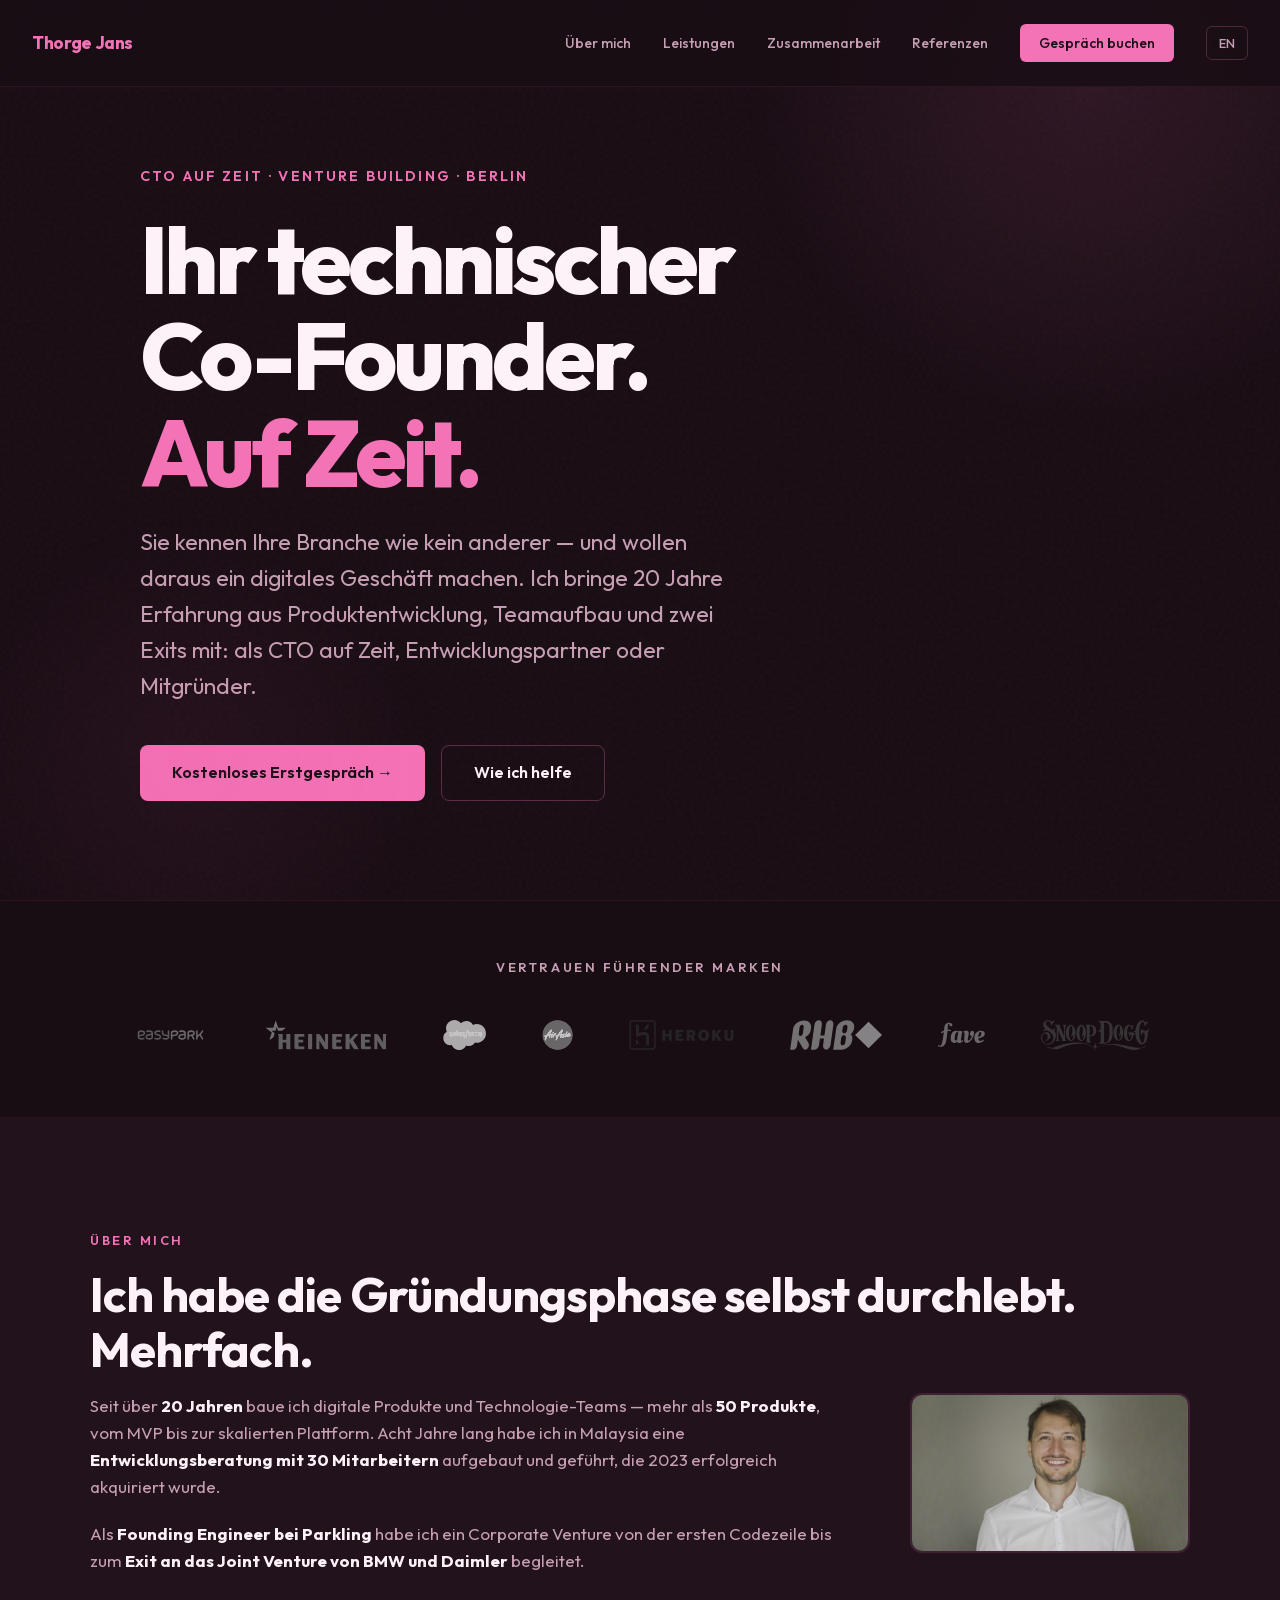
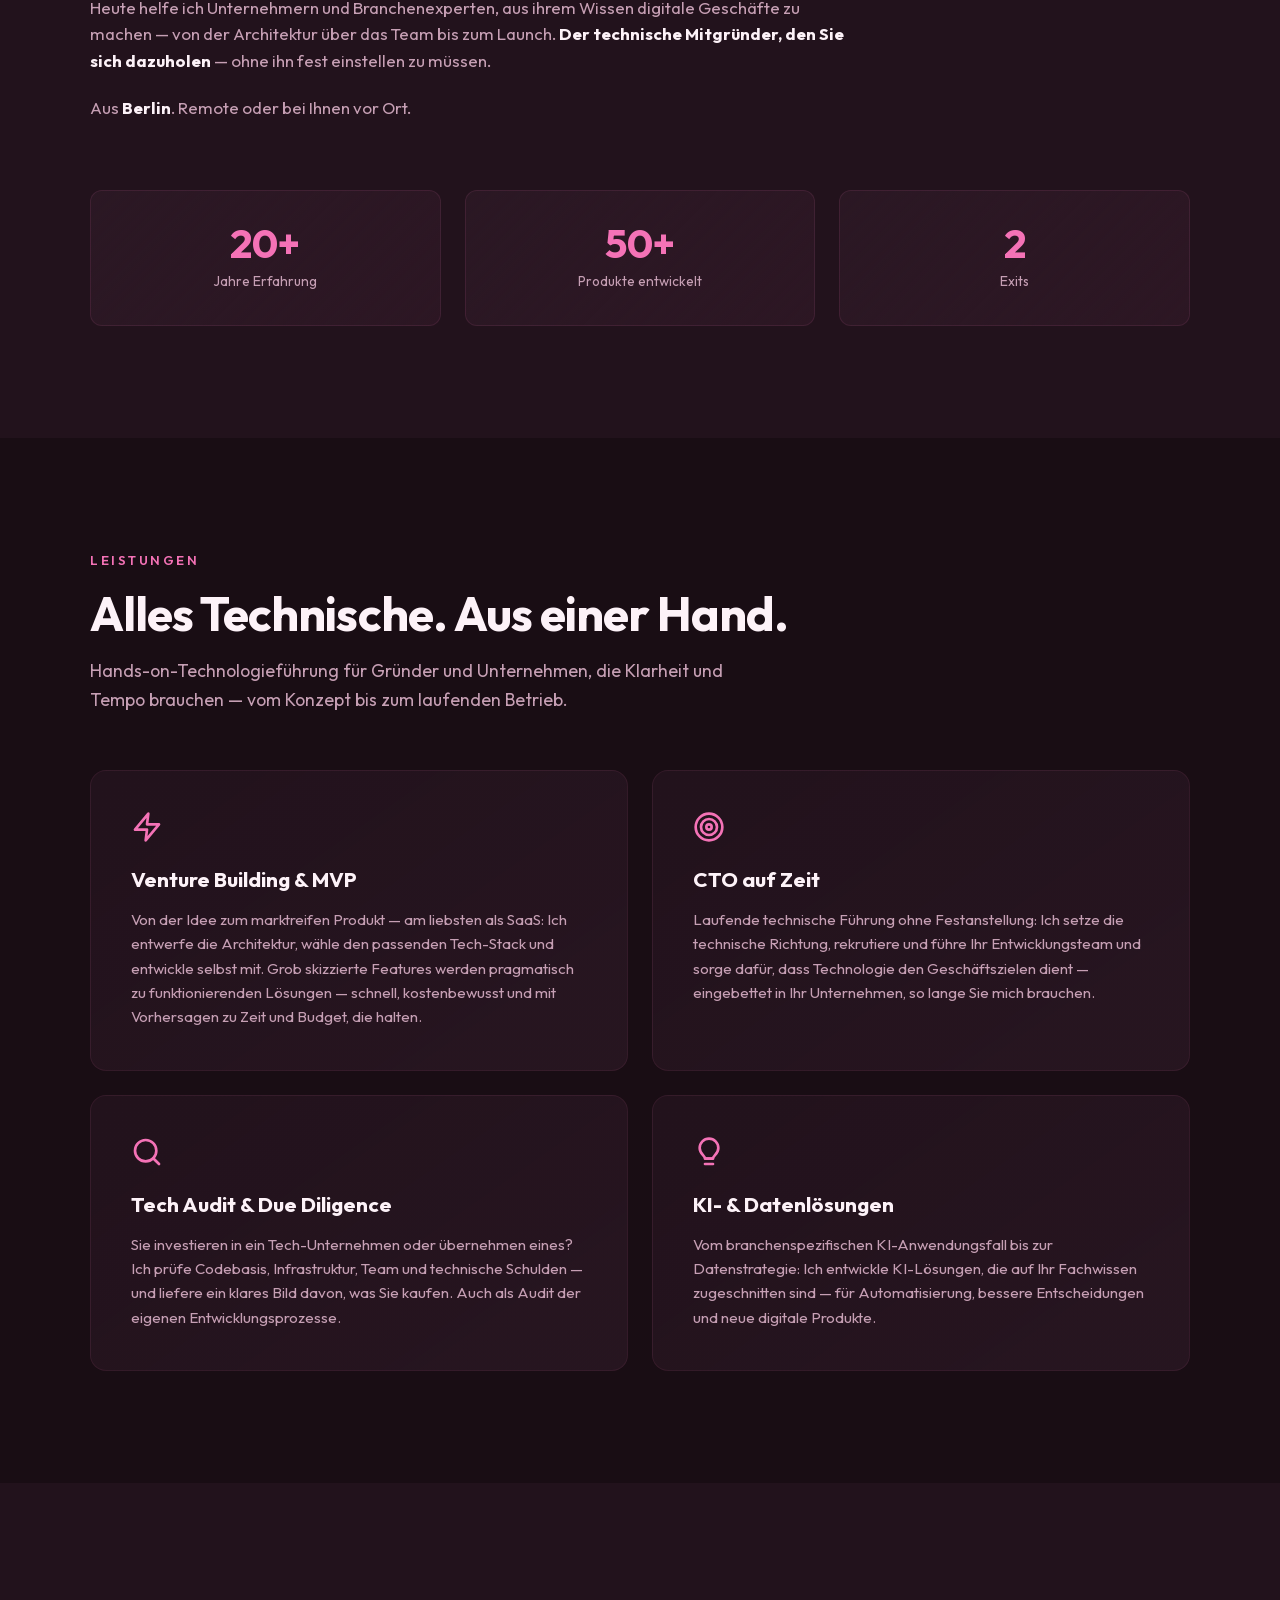
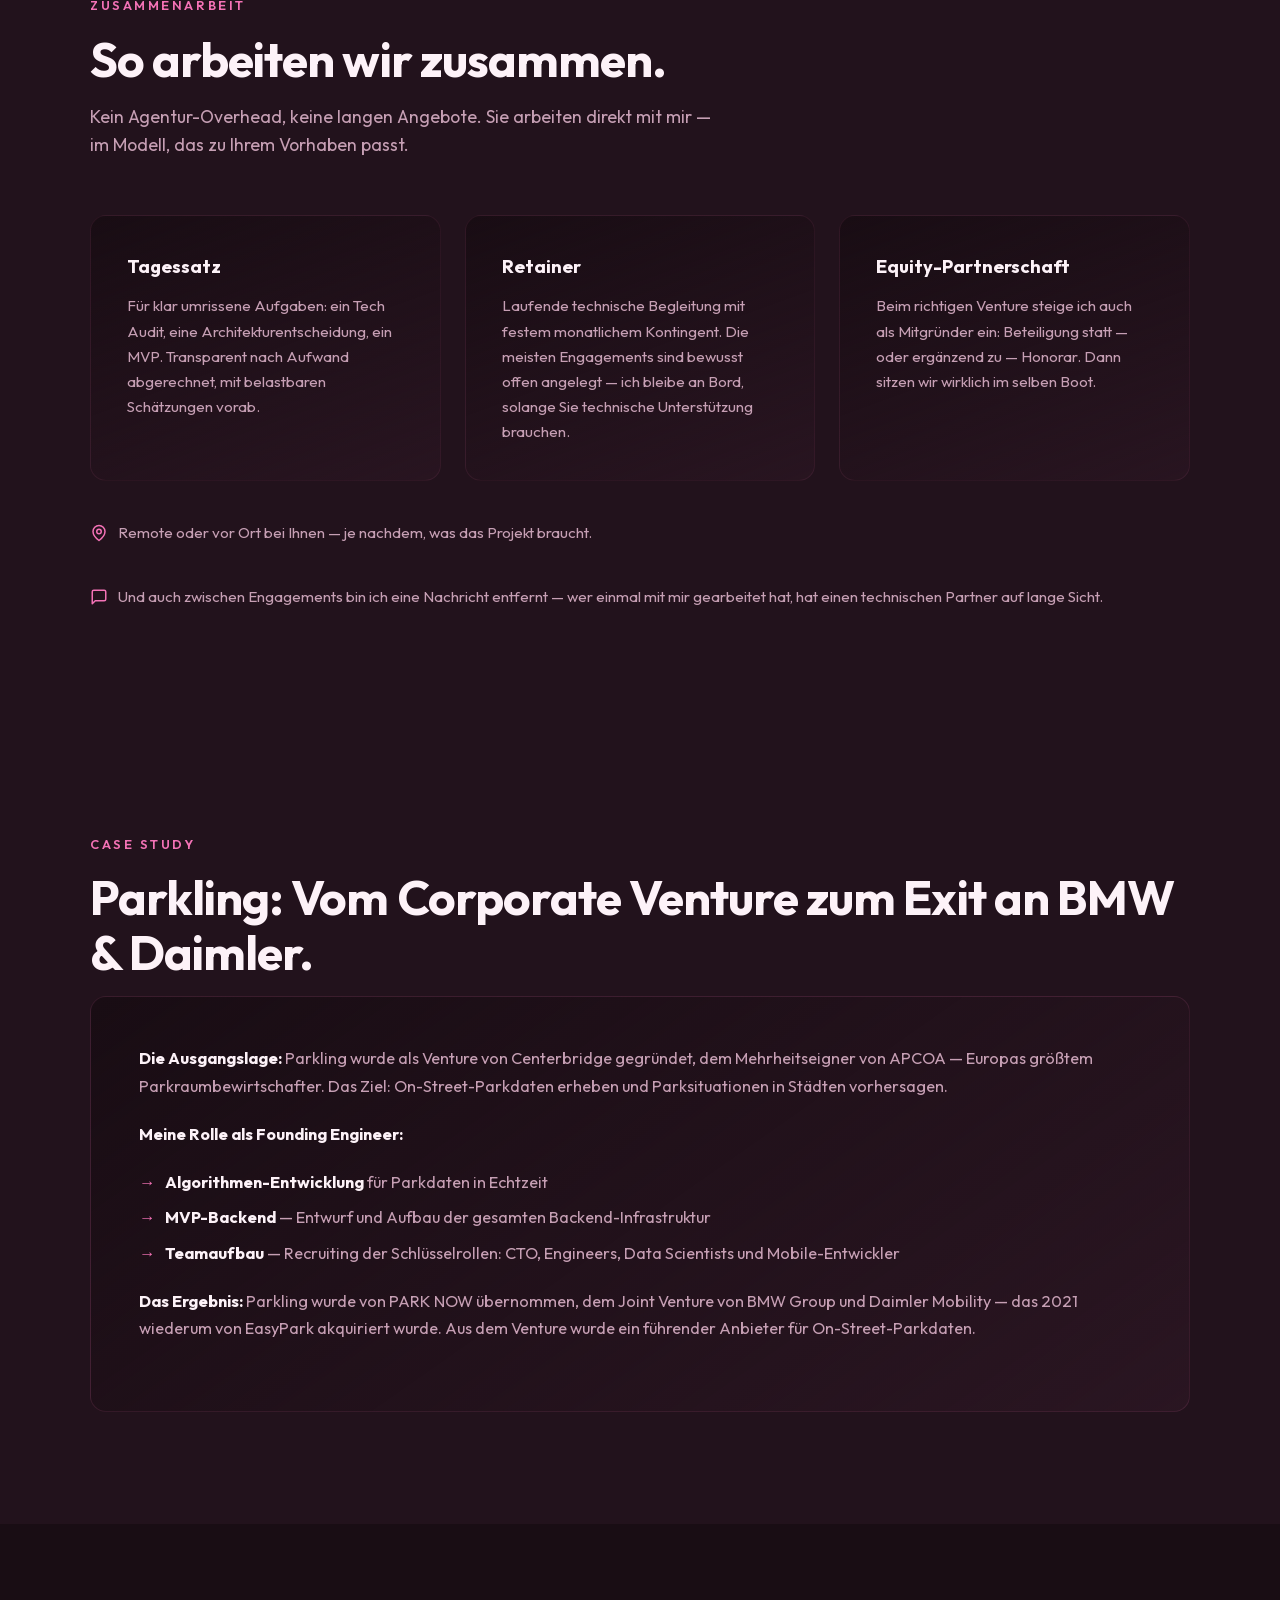
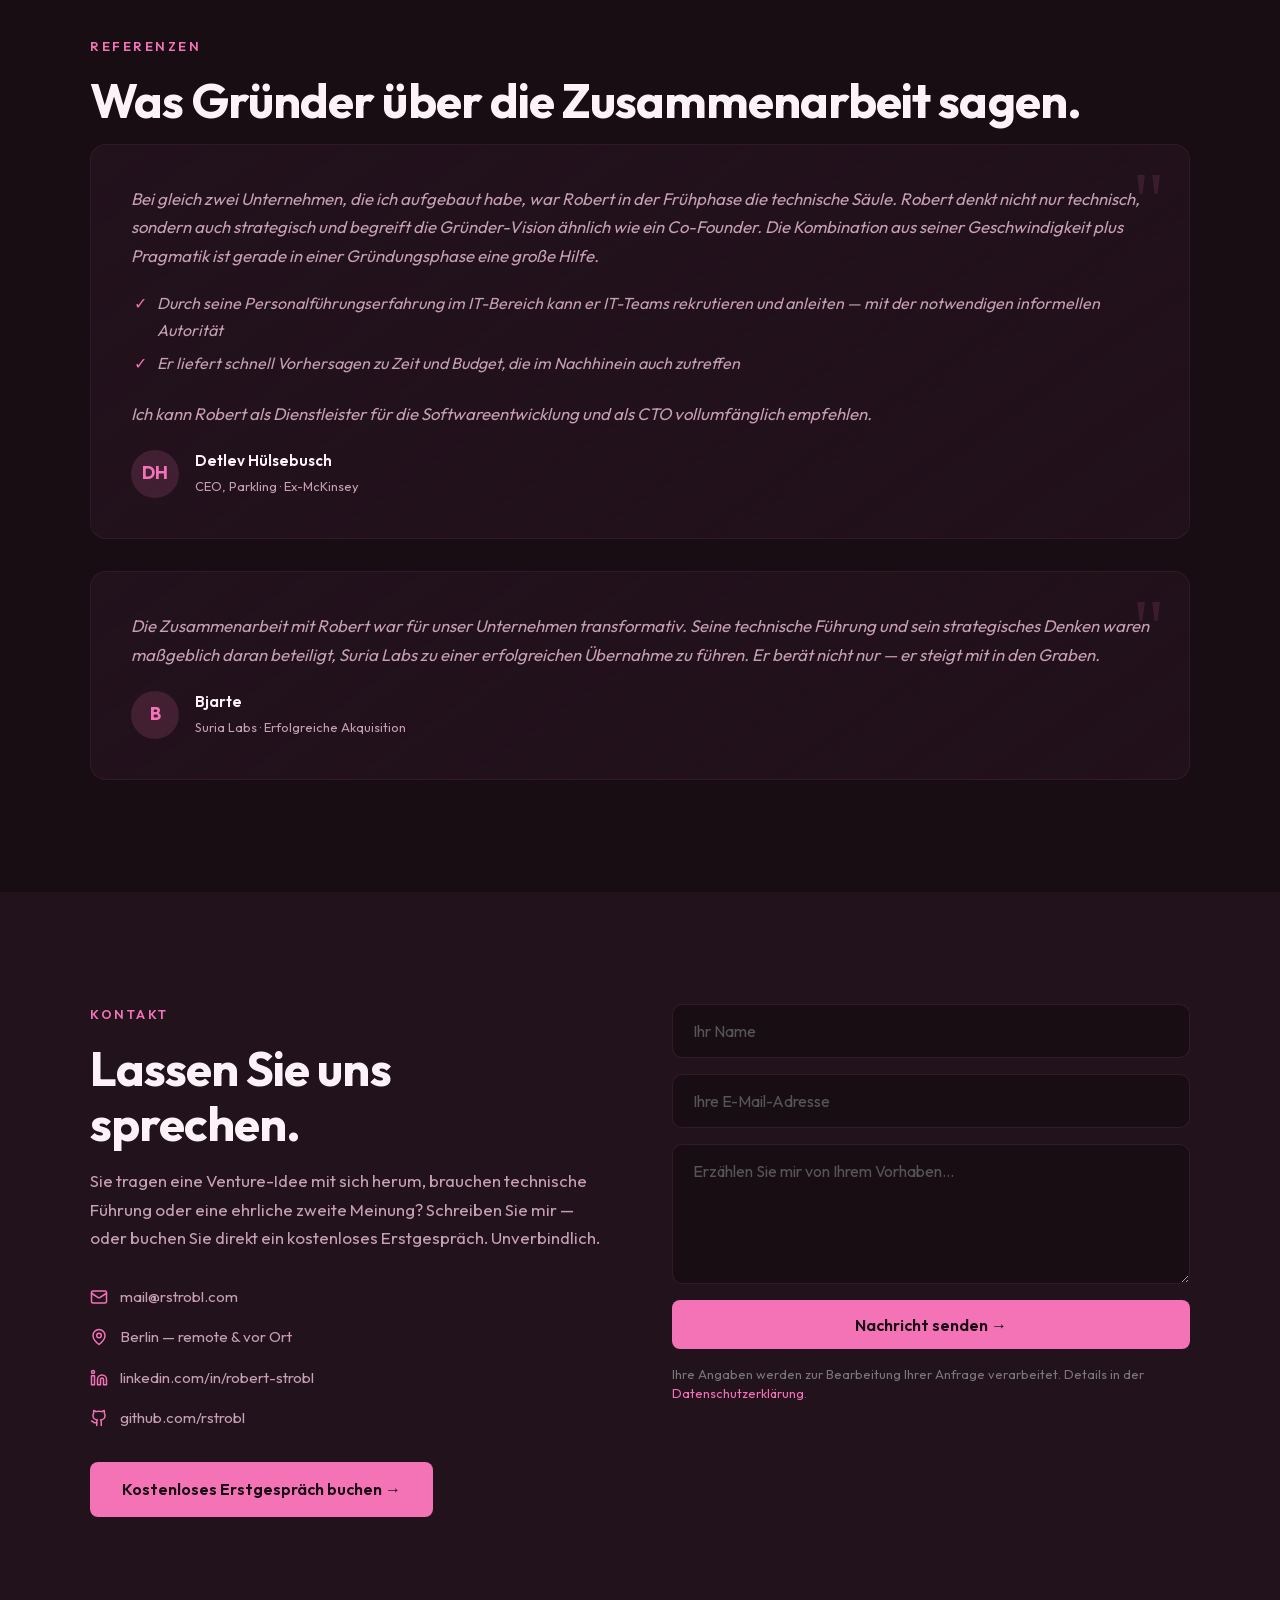
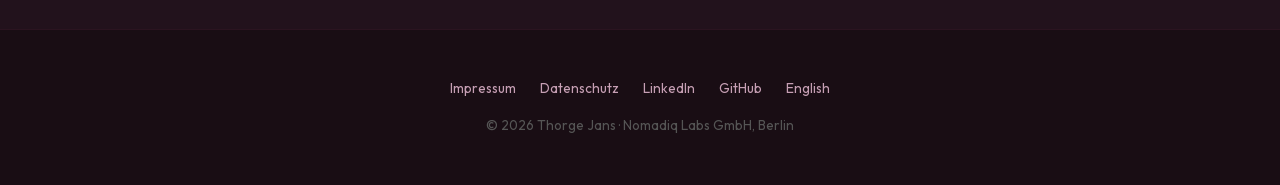
==== index.html @ f5968551 "Switch palette to pink, rebrand display name to Thorge Jans Co-Authored-By: Claude Fable 5 <noreply@" ====
<!DOCTYPE html>
<html lang="de">
<head>
<meta charset="UTF-8">
<meta name="viewport" content="width=device-width, initial-scale=1.0">
<title>Thorge Jans — CTO auf Zeit &amp; Venture Building | Berlin</title>
<meta name="description" content="Ihr technischer Co-Founder auf Zeit: MVP-Entwicklung, CTO-as-a-Service, Tech Due Diligence und KI-Lösungen. 20+ Jahre Erfahrung, 2 Exits. Berlin, remote und vor Ort.">
<meta name="author" content="Thorge Jans">
<link rel="canonical" href="https://rstrobl.com/">
<link rel="alternate" hreflang="de" href="https://rstrobl.com/">
<link rel="alternate" hreflang="en" href="https://rstrobl.com/en/">
<link rel="alternate" hreflang="x-default" href="https://rstrobl.com/">
<meta property="og:type" content="website">
<meta property="og:title" content="Thorge Jans — CTO auf Zeit & Venture Building">
<meta property="og:description" content="Ihr technischer Co-Founder auf Zeit: MVP-Entwicklung, CTO-as-a-Service, Tech Due Diligence und KI-Lösungen. 20+ Jahre Erfahrung, 2 Exits.">
<meta property="og:url" content="https://rstrobl.com/">
<meta property="og:site_name" content="Thorge Jans">
<meta property="og:locale" content="de_DE">
<meta property="og:image" content="https://rstrobl.com/robert-v2.jpg">
<meta name="twitter:card" content="summary">
<link rel="icon" type="image/svg+xml" href="favicon.svg">
<link rel="stylesheet" href="style.css">
<script type="application/ld+json">
{
  "@context": "https://schema.org",
  "@type": "Person",
  "name": "Thorge Jans",
  "jobTitle": "Fractional CTO",
  "description": "CTO auf Zeit und technischer Co-Founder für Venture Building, MVP-Entwicklung, Tech Due Diligence und KI-Lösungen.",
  "url": "https://rstrobl.com/",
  "image": "https://rstrobl.com/robert-v2.jpg",
  "email": "mailto:mail@rstrobl.com",
  "address": {"@type": "PostalAddress", "addressLocality": "Berlin", "addressCountry": "DE"},
  "sameAs": ["https://www.linkedin.com/in/robert-strobl/", "https://github.com/rstrobl"],
  "worksFor": {"@type": "Organization", "name": "Nomadiq Labs GmbH"}
}
</script>
</head>
<body>

<nav>
  <div class="nav-name"><a href="#">Thorge Jans</a></div>
  <div class="nav-links" id="navLinks">
    <a href="#about">Über mich</a>
    <a href="#services">Leistungen</a>
    <a href="#engage">Zusammenarbeit</a>
    <a href="#testimonials">Referenzen</a>
    <a href="#contact" class="nav-cta">Gespräch buchen</a>
    <a href="en/" class="nav-lang" lang="en" hreflang="en">EN</a>
  </div>
  <div class="hamburger" id="hamburger" onclick="this.classList.toggle('open');document.getElementById('navLinks').classList.toggle('open')">
    <span></span><span></span><span></span>
  </div>
</nav>

<section class="hero">
  <div class="hero-inner">
    <div class="hero-label">CTO auf Zeit · Venture Building · Berlin</div>
    <h1>Ihr technischer<br>Co-Founder.<br><span>Auf Zeit.</span></h1>
    <p>Sie kennen Ihre Branche wie kein anderer — und wollen daraus ein digitales Geschäft machen. Ich bringe 20&nbsp;Jahre Erfahrung aus Produktentwicklung, Teamaufbau und zwei Exits mit: als CTO auf Zeit, Entwicklungspartner oder Mitgründer.</p>
    <div class="hero-btns">
      <a href="https://calendly.com/robertstrobl/30mins" target="_blank" rel="noopener" class="btn btn-primary">Kostenloses Erstgespräch →</a>
      <a href="#services" class="btn btn-outline">Wie ich helfe</a>
    </div>
  </div>
</section>

<div class="logos">
  <div class="logos-title">Vertrauen führender Marken</div>
  <div class="logos-row">
    <img src="brands/easypark.svg" alt="EasyPark" class="logo-tall" loading="lazy">
    <img src="brands/heineken.svg" alt="Heineken" loading="lazy">
    <img src="brands/salesforce.svg" alt="Salesforce" loading="lazy">
    <img src="brands/airasia.svg" alt="AirAsia" loading="lazy">
    <img src="brands/heroku.svg" alt="Heroku" loading="lazy">
    <img src="brands/rhb.svg" alt="RHB" loading="lazy">
    <img src="brands/fave.svg" alt="Fave" loading="lazy">
    <img src="brands/snoopdogg.svg" alt="Snoop Dogg" loading="lazy">
  </div>
</div>

<section class="about" id="about">
  <div class="container">
    <div class="section-label">Über mich</div>
    <div class="section-title">Ich habe die Gründungsphase selbst durchlebt. Mehrfach.</div>
    <div class="about-grid">
      <div class="about-text">
        <p>Seit über <strong>20 Jahren</strong> baue ich digitale Produkte und Technologie-Teams — mehr als <strong>50 Produkte</strong>, vom MVP bis zur skalierten Plattform. Acht Jahre lang habe ich in Malaysia eine <strong>Entwicklungsberatung mit 30 Mitarbeitern</strong> aufgebaut und geführt, die 2023 erfolgreich akquiriert wurde.</p>
        <p>Als <strong>Founding Engineer bei Parkling</strong> habe ich ein Corporate Venture von der ersten Codezeile bis zum <strong>Exit an das Joint Venture von BMW und Daimler</strong> begleitet.</p>
        <p>Heute helfe ich Unternehmern und Branchenexperten, aus ihrem Wissen digitale Geschäfte zu machen — von der Architektur über das Team bis zum Launch. <strong>Der technische Mitgründer, den Sie sich dazuholen</strong> — ohne ihn fest einstellen zu müssen.</p>
        <p>Aus <strong>Berlin</strong>. Remote oder bei Ihnen vor Ort.</p>
      </div>
      <img src="robert-v2.jpg" alt="Thorge Jans" class="about-photo" loading="lazy">
    </div>
    <div class="about-stats-row">
      <div class="stats">
        <div class="stat reveal"><div class="stat-num">20+</div><div class="stat-label">Jahre Erfahrung</div></div>
        <div class="stat reveal"><div class="stat-num">50+</div><div class="stat-label">Produkte entwickelt</div></div>
        <div class="stat reveal"><div class="stat-num">2</div><div class="stat-label">Exits</div></div>
      </div>
    </div>
  </div>
</section>

<section id="services">
  <div class="container">
    <div class="section-label">Leistungen</div>
    <div class="section-title">Alles Technische. Aus einer Hand.</div>
    <div class="section-sub">Hands-on-Technologieführung für Gründer und Unternehmen, die Klarheit und Tempo brauchen — vom Konzept bis zum laufenden Betrieb.</div>
    <div class="services-grid">
      <div class="service-card reveal">
        <div class="service-icon"><svg xmlns="http://www.w3.org/2000/svg" width="32" height="32" viewBox="0 0 24 24" fill="none" stroke="currentColor" stroke-width="2" stroke-linecap="round" stroke-linejoin="round"><polygon points="13 2 3 14 12 14 11 22 21 10 12 10 13 2"/></svg></div>
        <h3>Venture Building &amp; MVP</h3>
        <p>Von der Idee zum marktreifen Produkt — am liebsten als SaaS: Ich entwerfe die Architektur, wähle den passenden Tech-Stack und entwickle selbst mit. Grob skizzierte Features werden pragmatisch zu funktionierenden Lösungen — schnell, kostenbewusst und mit Vorhersagen zu Zeit und Budget, die halten.</p>
      </div>
      <div class="service-card reveal">
        <div class="service-icon"><svg xmlns="http://www.w3.org/2000/svg" width="32" height="32" viewBox="0 0 24 24" fill="none" stroke="currentColor" stroke-width="2" stroke-linecap="round" stroke-linejoin="round"><circle cx="12" cy="12" r="10"/><circle cx="12" cy="12" r="6"/><circle cx="12" cy="12" r="2"/></svg></div>
        <h3>CTO auf Zeit</h3>
        <p>Laufende technische Führung ohne Festanstellung: Ich setze die technische Richtung, rekrutiere und führe Ihr Entwicklungsteam und sorge dafür, dass Technologie den Geschäftszielen dient — eingebettet in Ihr Unternehmen, so lange Sie mich brauchen.</p>
      </div>
      <div class="service-card reveal">
        <div class="service-icon"><svg xmlns="http://www.w3.org/2000/svg" width="32" height="32" viewBox="0 0 24 24" fill="none" stroke="currentColor" stroke-width="2" stroke-linecap="round" stroke-linejoin="round"><circle cx="11" cy="11" r="8"/><line x1="21" y1="21" x2="16.65" y2="16.65"/></svg></div>
        <h3>Tech Audit &amp; Due Diligence</h3>
        <p>Sie investieren in ein Tech-Unternehmen oder übernehmen eines? Ich prüfe Codebasis, Infrastruktur, Team und technische Schulden — und liefere ein klares Bild davon, was Sie kaufen. Auch als Audit der eigenen Entwicklungsprozesse.</p>
      </div>
      <div class="service-card reveal">
        <div class="service-icon"><svg xmlns="http://www.w3.org/2000/svg" width="32" height="32" viewBox="0 0 24 24" fill="none" stroke="currentColor" stroke-width="2" stroke-linecap="round" stroke-linejoin="round"><path d="M12 2a7 7 0 0 1 7 7c0 2.4-1.2 4-2.5 5.4-.9 1-1.5 1.7-1.5 2.6h-6c0-.9-.6-1.6-1.5-2.6C6.2 13 5 11.4 5 9a7 7 0 0 1 7-7Z"/><path d="M9 21h6"/><path d="M10 17h4"/></svg></div>
        <h3>KI- &amp; Datenlösungen</h3>
        <p>Vom branchenspezifischen KI-Anwendungsfall bis zur Datenstrategie: Ich entwickle KI-Lösungen, die auf Ihr Fachwissen zugeschnitten sind — für Automatisierung, bessere Entscheidungen und neue digitale Produkte.</p>
      </div>
    </div>
  </div>
</section>

<section class="engage" id="engage">
  <div class="container">
    <div class="section-label">Zusammenarbeit</div>
    <div class="section-title">So arbeiten wir zusammen.</div>
    <div class="section-sub">Kein Agentur-Overhead, keine langen Angebote. Sie arbeiten direkt mit mir — im Modell, das zu Ihrem Vorhaben passt.</div>
    <div class="engage-grid">
      <div class="engage-card reveal">
        <h3>Tagessatz</h3>
        <p>Für klar umrissene Aufgaben: ein Tech Audit, eine Architekturentscheidung, ein MVP. Transparent nach Aufwand abgerechnet, mit belastbaren Schätzungen vorab.</p>
      </div>
      <div class="engage-card reveal">
        <h3>Retainer</h3>
        <p>Laufende technische Begleitung mit festem monatlichem Kontingent. Die meisten Engagements sind bewusst offen angelegt — ich bleibe an Bord, solange Sie technische Unterstützung brauchen.</p>
      </div>
      <div class="engage-card reveal">
        <h3>Equity-Partnerschaft</h3>
        <p>Beim richtigen Venture steige ich auch als Mitgründer ein: Beteiligung statt — oder ergänzend zu — Honorar. Dann sitzen wir wirklich im selben Boot.</p>
      </div>
    </div>
    <div class="engage-note">
      <svg xmlns="http://www.w3.org/2000/svg" width="18" height="18" viewBox="0 0 24 24" fill="none" stroke="currentColor" stroke-width="2" stroke-linecap="round" stroke-linejoin="round"><path d="M20 10c0 6-8 12-8 12s-8-6-8-12a8 8 0 0 1 16 0Z"/><circle cx="12" cy="10" r="3"/></svg>
      Remote oder vor Ort bei Ihnen — je nachdem, was das Projekt braucht.
    </div>
    <div class="engage-note">
      <svg xmlns="http://www.w3.org/2000/svg" width="18" height="18" viewBox="0 0 24 24" fill="none" stroke="currentColor" stroke-width="2" stroke-linecap="round" stroke-linejoin="round"><path d="M21 15a2 2 0 0 1-2 2H7l-4 4V5a2 2 0 0 1 2-2h14a2 2 0 0 1 2 2z"/></svg>
      Und auch zwischen Engagements bin ich eine Nachricht entfernt — wer einmal mit mir gearbeitet hat, hat einen technischen Partner auf lange Sicht.
    </div>
  </div>
</section>

<section class="casestudy" id="casestudy">
  <div class="container">
    <div class="section-label">Case Study</div>
    <div class="section-title">Parkling: Vom Corporate Venture zum Exit an BMW &amp; Daimler.</div>
    <div class="case-box reveal">
      <p><strong>Die Ausgangslage:</strong> Parkling wurde als Venture von Centerbridge gegründet, dem Mehrheitseigner von APCOA — Europas größtem Parkraumbewirtschafter. Das Ziel: On-Street-Parkdaten erheben und Parksituationen in Städten vorhersagen.</p>
      <p><strong>Meine Rolle als Founding Engineer:</strong></p>
      <ul>
        <li><strong>Algorithmen-Entwicklung</strong> für Parkdaten in Echtzeit</li>
        <li><strong>MVP-Backend</strong> — Entwurf und Aufbau der gesamten Backend-Infrastruktur</li>
        <li><strong>Teamaufbau</strong> — Recruiting der Schlüsselrollen: CTO, Engineers, Data Scientists und Mobile-Entwickler</li>
      </ul>
      <p><strong>Das Ergebnis:</strong> Parkling wurde von PARK NOW übernommen, dem Joint Venture von BMW Group und Daimler Mobility — das 2021 wiederum von EasyPark akquiriert wurde. Aus dem Venture wurde ein führender Anbieter für On-Street-Parkdaten.</p>
    </div>
  </div>
</section>

<section id="testimonials">
  <div class="container">
    <div class="section-label">Referenzen</div>
    <div class="section-title">Was Gründer über die Zusammenarbeit sagen.</div>
    <div class="testimonials-grid">
      <div class="testimonial reveal">
        <p>Bei gleich zwei Unternehmen, die ich aufgebaut habe, war Robert in der Frühphase die technische Säule. Robert denkt nicht nur technisch, sondern auch strategisch und begreift die Gründer-Vision ähnlich wie ein Co-Founder. Die Kombination aus seiner Geschwindigkeit plus Pragmatik ist gerade in einer Gründungsphase eine große Hilfe.</p>
        <ul>
          <li>Durch seine Personalführungserfahrung im IT-Bereich kann er IT-Teams rekrutieren und anleiten — mit der notwendigen informellen Autorität</li>
          <li>Er liefert schnell Vorhersagen zu Zeit und Budget, die im Nachhinein auch zutreffen</li>
        </ul>
        <p>Ich kann Robert als Dienstleister für die Softwareentwicklung und als CTO vollumfänglich empfehlen.</p>
        <div class="testimonial-author">
          <div class="author-avatar">DH</div>
          <div class="author-info">
            <h4>Detlev Hülsebusch</h4>
            <span>CEO, Parkling · Ex-McKinsey</span>
          </div>
        </div>
      </div>
      <div class="testimonial reveal">
        <p>Die Zusammenarbeit mit Robert war für unser Unternehmen transformativ. Seine technische Führung und sein strategisches Denken waren maßgeblich daran beteiligt, Suria Labs zu einer erfolgreichen Übernahme zu führen. Er berät nicht nur — er steigt mit in den Graben.</p>
        <div class="testimonial-author">
          <div class="author-avatar">B</div>
          <div class="author-info">
            <h4>Bjarte</h4>
            <span>Suria Labs · Erfolgreiche Akquisition</span>
          </div>
        </div>
      </div>
    </div>
  </div>
</section>

<section class="contact" id="contact">
  <div class="container">
    <div class="contact-grid">
      <div class="contact-info">
        <div class="section-label">Kontakt</div>
        <div class="section-title">Lassen Sie uns sprechen.</div>
        <p>Sie tragen eine Venture-Idee mit sich herum, brauchen technische Führung oder eine ehrliche zweite Meinung? Schreiben Sie mir — oder buchen Sie direkt ein kostenloses Erstgespräch. Unverbindlich.</p>
        <div class="contact-detail"><span class="contact-icon"><svg xmlns="http://www.w3.org/2000/svg" width="18" height="18" viewBox="0 0 24 24" fill="none" stroke="currentColor" stroke-width="2" stroke-linecap="round" stroke-linejoin="round"><rect width="20" height="16" x="2" y="4" rx="2"/><path d="m22 7-8.97 5.7a1.94 1.94 0 0 1-2.06 0L2 7"/></svg></span> <a href="mailto:mail@rstrobl.com">mail@rstrobl.com</a></div>
        <div class="contact-detail"><span class="contact-icon"><svg xmlns="http://www.w3.org/2000/svg" width="18" height="18" viewBox="0 0 24 24" fill="none" stroke="currentColor" stroke-width="2" stroke-linecap="round" stroke-linejoin="round"><path d="M20 10c0 6-8 12-8 12s-8-6-8-12a8 8 0 0 1 16 0Z"/><circle cx="12" cy="10" r="3"/></svg></span> Berlin — remote &amp; vor Ort</div>
        <div class="contact-detail"><span class="contact-icon"><svg xmlns="http://www.w3.org/2000/svg" width="18" height="18" viewBox="0 0 24 24" fill="none" stroke="currentColor" stroke-width="2" stroke-linecap="round" stroke-linejoin="round"><path d="M16 8a6 6 0 0 1 6 6v7h-4v-7a2 2 0 0 0-2-2 2 2 0 0 0-2 2v7h-4v-7a6 6 0 0 1 6-6z"/><rect width="4" height="12" x="2" y="9"/><circle cx="4" cy="4" r="2"/></svg></span> <a href="https://www.linkedin.com/in/robert-strobl/" target="_blank" rel="noopener">linkedin.com/in/robert-strobl</a></div>
        <div class="contact-detail"><span class="contact-icon"><svg xmlns="http://www.w3.org/2000/svg" width="18" height="18" viewBox="0 0 24 24" fill="none" stroke="currentColor" stroke-width="2" stroke-linecap="round" stroke-linejoin="round"><path d="M15 22v-4a4.8 4.8 0 0 0-1-3.5c3 0 6-2 6-5.5.08-1.25-.27-2.48-1-3.5.28-1.15.28-2.35 0-3.5 0 0-1 0-3 1.5-2.64-.5-5.36-.5-8 0C6 2 5 2 5 2c-.3 1.15-.3 2.35 0 3.5A5.403 5.403 0 0 0 4 9c0 3.5 3 5.5 6 5.5-.39.49-.68 1.05-.85 1.65-.17.6-.22 1.23-.15 1.85v4"/><path d="M9 18c-4.51 2-5-2-7-2"/></svg></span> <a href="https://github.com/rstrobl" target="_blank" rel="noopener">github.com/rstrobl</a></div>
        <div class="contact-calendly">
          <a href="https://calendly.com/robertstrobl/30mins" target="_blank" rel="noopener" class="btn btn-primary">Kostenloses Erstgespräch buchen →</a>
        </div>
      </div>
      <form action="https://formspree.io/f/mldeplgr" method="POST">
        <input type="text" name="name" placeholder="Ihr Name" required>
        <input type="email" name="email" placeholder="Ihre E-Mail-Adresse" required>
        <textarea name="message" placeholder="Erzählen Sie mir von Ihrem Vorhaben..." required></textarea>
        <button type="submit" class="btn btn-primary btn-submit">Nachricht senden →</button>
        <p class="form-privacy">Ihre Angaben werden zur Bearbeitung Ihrer Anfrage verarbeitet. Details in der <a href="datenschutz/">Datenschutzerklärung</a>.</p>
      </form>
    </div>
  </div>
</section>

<footer>
  <div class="footer-links">
    <a href="impressum/">Impressum</a>
    <a href="datenschutz/">Datenschutz</a>
    <a href="https://www.linkedin.com/in/robert-strobl/" target="_blank" rel="noopener">LinkedIn</a>
    <a href="https://github.com/rstrobl" target="_blank" rel="noopener">GitHub</a>
    <a href="en/" hreflang="en">English</a>
  </div>
  <p>© 2026 Thorge Jans · Nomadiq Labs GmbH, Berlin</p>
</footer>

<script>
window.addEventListener('scroll',()=>{document.querySelector('nav').classList.toggle('scrolled',window.scrollY>50)});
document.querySelectorAll('.nav-links a').forEach(a=>a.addEventListener('click',()=>{document.getElementById('navLinks').classList.remove('open');document.getElementById('hamburger').classList.remove('open')}));
const obs=new IntersectionObserver((entries)=>{entries.forEach(e=>{if(e.isIntersecting){e.target.classList.add('visible');obs.unobserve(e.target)}})},{threshold:.15});
document.querySelectorAll('.reveal').forEach(el=>obs.observe(el));
</script>
</body>
</html>
---- style.css ----
@font-face{font-family:'Outfit';font-style:normal;font-weight:400 800;font-display:swap;src:url('fonts/outfit-latin.woff2') format('woff2');unicode-range:U+0000-00FF,U+0131,U+0152-0153,U+02BB-02BC,U+02C6,U+02DA,U+02DC,U+0304,U+0308,U+0329,U+2000-206F,U+20AC,U+2122,U+2191,U+2193,U+2212,U+2215,U+FEFF,U+FFFD}
@font-face{font-family:'Outfit';font-style:normal;font-weight:400 800;font-display:swap;src:url('fonts/outfit-latin-ext.woff2') format('woff2');unicode-range:U+0100-02BA,U+02BD-02C5,U+02C7-02CC,U+02CE-02D7,U+02DD-02FF,U+0304,U+0308,U+0329,U+1D00-1DBF,U+1E00-1E9F,U+1EF2-1EFF,U+2020,U+20A0-20AB,U+20AD-20C0,U+2113,U+2C60-2C7F,U+A720-A7FF}
*,*::before,*::after{margin:0;padding:0;box-sizing:border-box}
:root{--bg:#190D14;--bg2:#22121C;--bg3:#2B1824;--accent:#F472B6;--accent2:#EC4899;--white:#FDF2F8;--gray:#C69FB4;--font:'Outfit',sans-serif}
html{scroll-behavior:smooth;font-size:16px}
body{background:var(--bg);color:var(--white);font-family:var(--font);line-height:1.6;overflow-x:hidden;position:relative}
body::before{content:'';position:fixed;top:0;left:0;width:100%;height:100%;opacity:.03;pointer-events:none;z-index:0;background-image:url("data:image/svg+xml,%3Csvg viewBox='0 0 256 256' xmlns='http://www.w3.org/2000/svg'%3E%3Cfilter id='noise'%3E%3CfeTurbulence type='fractalNoise' baseFrequency='0.9' numOctaves='4' stitchTiles='stitch'/%3E%3C/filter%3E%3Crect width='100%25' height='100%25' filter='url(%23noise)'/%3E%3C/svg%3E")}
body>*{position:relative;z-index:1}
a{color:var(--accent);text-decoration:none;transition:color .2s}
a:hover{color:var(--white)}
nav{position:fixed;top:0;left:0;right:0;z-index:100;padding:1.5rem 2rem;display:flex;justify-content:space-between;align-items:center;background:rgba(25,13,20,.85);backdrop-filter:blur(20px);border-bottom:1px solid rgba(244,114,182,.08);transition:padding .3s}
nav.scrolled{padding:.8rem 2rem}
.nav-name{font-weight:700;font-size:1.1rem;letter-spacing:-.02em;color:var(--accent)}
.nav-name a{color:var(--accent)}
.nav-links{display:flex;gap:2rem;align-items:center}
.nav-links a{color:var(--gray);font-size:.875rem;font-weight:500;transition:color .2s}
.nav-links a:hover{color:var(--white)}
.nav-cta{background:var(--accent)!important;color:var(--bg)!important;padding:.5rem 1.2rem;border-radius:6px;font-weight:600;font-size:.875rem}
.nav-cta:hover{background:var(--white)!important}
.nav-lang{font-size:.8rem!important;letter-spacing:.05em;border:1px solid rgba(244,114,182,.25);padding:.35rem .7rem;border-radius:6px}
.hamburger{display:none;flex-direction:column;gap:5px;cursor:pointer;z-index:101}
.hamburger span{width:24px;height:2px;background:var(--white);transition:all .3s}
.hero{min-height:100vh;display:flex;align-items:center;padding:8rem 2rem 4rem;position:relative;overflow:hidden}
.hero::before{content:'';position:absolute;top:-40%;right:-20%;width:70vw;height:70vw;background:radial-gradient(circle,rgba(244,114,182,.1) 0%,transparent 55%);pointer-events:none}
.hero::after{content:'';position:absolute;bottom:-20%;left:-10%;width:50vw;height:50vw;background:radial-gradient(circle,rgba(236,72,153,.06) 0%,transparent 55%);pointer-events:none}
.hero-inner{max-width:1000px;margin:0 auto;width:100%}
.hero-label{display:inline-block;color:var(--accent);font-size:.9rem;font-weight:600;letter-spacing:.15em;text-transform:uppercase;margin-bottom:1.5rem;opacity:0;animation:fadeUp .8s .2s forwards}
.hero h1{font-size:clamp(2.8rem,7.5vw,5.8rem);font-weight:800;line-height:1.04;letter-spacing:-.04em;margin-bottom:1.5rem;opacity:0;animation:fadeUp .8s .4s forwards}
.hero h1 span{color:var(--accent);display:inline-block}
.hero p{font-size:clamp(1.15rem,2vw,1.4rem);color:var(--gray);max-width:620px;margin-bottom:2.5rem;opacity:0;animation:fadeUp .8s .6s forwards}
.hero-btns{display:flex;gap:1rem;flex-wrap:wrap;opacity:0;animation:fadeUp .8s .8s forwards}
.btn{display:inline-flex;align-items:center;gap:.5rem;padding:.9rem 2rem;border-radius:8px;font-weight:600;font-size:1rem;transition:all .25s;border:none;cursor:pointer;font-family:var(--font)}
.btn-primary{background:var(--accent);color:var(--bg)}
.btn-primary:hover{background:var(--white);color:var(--bg);transform:translateY(-2px);box-shadow:0 8px 30px rgba(244,114,182,.25)}
.btn-outline{background:transparent;color:var(--white);border:1px solid rgba(244,114,182,.3)}
.btn-outline:hover{border-color:var(--accent);color:var(--accent);transform:translateY(-2px)}
section{padding:7rem 2rem}
.container{max-width:1100px;margin:0 auto}
.section-label{color:var(--accent);font-size:.8rem;font-weight:600;letter-spacing:.2em;text-transform:uppercase;margin-bottom:1rem}
.section-title{font-size:clamp(2rem,4vw,3rem);font-weight:700;letter-spacing:-.02em;margin-bottom:1rem;line-height:1.15}
.section-sub{color:var(--gray);font-size:1.1rem;max-width:640px;margin-bottom:3.5rem}
.logos{padding:3.5rem 2rem;border-top:1px solid rgba(244,114,182,.08);border-bottom:1px solid rgba(244,114,182,.08)}
.logos-title{text-align:center;color:var(--gray);font-size:.8rem;font-weight:600;letter-spacing:.2em;text-transform:uppercase;margin-bottom:2rem}
.logos-row{display:flex;flex-wrap:wrap;justify-content:center;align-items:center;gap:2.5rem 3.5rem;max-width:1100px;margin:0 auto}
.logos-row img{height:30px;width:auto;filter:grayscale(1) brightness(1.7);opacity:.75;transition:opacity .25s}
.logos-row img:hover{opacity:1}
.logos-row img.logo-tall{height:52px}
.about{background:var(--bg2)}
.about-grid{display:grid;grid-template-columns:1fr auto;gap:4rem;align-items:start}
.about-stats-row{margin-top:3rem}
.about-text p{color:var(--gray);margin-bottom:1.25rem;font-size:1.05rem}
.about-text p strong{color:var(--white)}
.about-photo{width:280px;border-radius:12px;object-fit:cover;border:2px solid rgba(244,114,182,.15)}
.stats{display:grid;grid-template-columns:repeat(3,1fr);gap:1.5rem}
.stat{text-align:center;padding:2rem 1rem;background:linear-gradient(135deg,var(--bg3),rgba(244,114,182,.05));border-radius:12px;border:1px solid rgba(244,114,182,.1)}
.stat-num{font-size:2.5rem;font-weight:700;color:var(--accent);line-height:1}
.stat-label{font-size:.85rem;color:var(--gray);margin-top:.5rem}
.services-grid{display:grid;grid-template-columns:repeat(2,1fr);gap:1.5rem}
.service-card{background:linear-gradient(145deg,var(--bg2),rgba(43,24,36,.8));border:1px solid rgba(244,114,182,.08);border-radius:16px;padding:2.5rem;transition:all .35s;position:relative;overflow:hidden}
.service-card:hover{border-color:rgba(244,114,182,.3);transform:translateY(-4px);box-shadow:0 20px 60px rgba(0,0,0,.4)}
.service-card::before{content:'';position:absolute;top:0;left:0;right:0;height:2px;background:linear-gradient(90deg,var(--accent),transparent);opacity:0;transition:opacity .35s}
.service-card:hover::before{opacity:1}
.service-icon{width:32px;height:32px;margin-bottom:1.25rem;color:var(--accent)}
.service-card h3{font-size:1.3rem;font-weight:700;margin-bottom:.75rem}
.service-card p{color:var(--gray);font-size:.95rem;line-height:1.6}
.engage{background:var(--bg2)}
.engage-grid{display:grid;grid-template-columns:repeat(3,1fr);gap:1.5rem}
.engage-card{background:linear-gradient(160deg,var(--bg),rgba(244,114,182,.03));border:1px solid rgba(244,114,182,.08);border-radius:16px;padding:2.25rem;transition:all .3s}
.engage-card:hover{border-color:rgba(244,114,182,.25)}
.engage-card h3{font-size:1.15rem;font-weight:700;margin-bottom:.75rem;color:var(--white)}
.engage-card p{color:var(--gray);font-size:.95rem;line-height:1.65}
.engage-note{margin-top:2.5rem;color:var(--gray);font-size:.95rem;display:flex;align-items:center;gap:.6rem}
.engage-note svg{color:var(--accent);flex-shrink:0}
.casestudy{background:var(--bg2)}
.case-box{background:linear-gradient(145deg,var(--bg),rgba(244,114,182,.04));border:1px solid rgba(244,114,182,.12);border-radius:16px;padding:3rem}
.case-box p{color:var(--gray);font-size:1.02rem;line-height:1.7;margin-bottom:1.25rem}
.case-box p strong{color:var(--white)}
.case-box ul{list-style:none;margin:0 0 1.25rem}
.case-box li{color:var(--gray);font-size:1.02rem;line-height:1.7;padding-left:1.6rem;position:relative;margin-bottom:.5rem}
.case-box li::before{content:'→';position:absolute;left:0;color:var(--accent)}
.case-box li strong{color:var(--white)}
.testimonials-grid{display:grid;grid-template-columns:1fr;gap:2rem}
.testimonial{background:linear-gradient(145deg,var(--bg2),rgba(244,114,182,.04));border:1px solid rgba(244,114,182,.08);border-radius:16px;padding:2.5rem;position:relative}
.testimonial::before{content:'"';position:absolute;top:1rem;right:1.5rem;font-size:5rem;color:rgba(244,114,182,.12);font-family:Georgia,serif;line-height:1}
.testimonial p{color:var(--gray);font-size:1.05rem;line-height:1.7;margin-bottom:1.25rem;font-style:italic;position:relative;z-index:1}
.testimonial ul{list-style:none;margin:0 0 1.5rem;position:relative;z-index:1}
.testimonial li{color:var(--gray);font-size:1rem;line-height:1.65;font-style:italic;padding-left:1.6rem;position:relative;margin-bottom:.4rem}
.testimonial li::before{content:'✓';position:absolute;left:.2rem;color:var(--accent);font-style:normal}
.testimonial-author{display:flex;align-items:center;gap:1rem}
.author-avatar{width:48px;height:48px;border-radius:50%;background:rgba(244,114,182,.15);display:flex;align-items:center;justify-content:center;font-weight:700;color:var(--accent);font-size:1.1rem;flex-shrink:0}
.author-info h4{font-size:.95rem;font-weight:600}
.author-info span{font-size:.8rem;color:var(--gray)}
.contact{background:var(--bg2)}
.contact-grid{display:grid;grid-template-columns:1fr 1fr;gap:4rem;align-items:start}
.contact-info h3{font-size:1.5rem;font-weight:700;margin-bottom:1rem}
.contact-info>p{color:var(--gray);font-size:1.05rem;margin-bottom:2rem;line-height:1.7}
.contact-detail{display:flex;align-items:center;gap:.75rem;color:var(--gray);margin-bottom:1rem;font-size:.95rem}
.contact-detail a{color:var(--gray)}
.contact-detail a:hover{color:var(--accent)}
.contact-detail .contact-icon{color:var(--accent);display:inline-flex;align-items:center}
.contact-calendly{margin-top:2rem}
form{display:flex;flex-direction:column;gap:1rem}
input,textarea{background:var(--bg);border:1px solid rgba(244,114,182,.12);border-radius:10px;padding:1rem 1.25rem;color:var(--white);font-family:var(--font);font-size:1rem;transition:border-color .2s;outline:none;width:100%}
input:focus,textarea:focus{border-color:var(--accent)}
textarea{resize:vertical;min-height:140px}
input::placeholder,textarea::placeholder{color:#555}
.btn-submit{width:100%;justify-content:center}
.form-privacy{font-size:.8rem;color:#777;line-height:1.5}
footer{padding:3rem 2rem;text-align:center;border-top:1px solid rgba(244,114,182,.08)}
footer p{color:#555;font-size:.85rem}
.footer-links{display:flex;justify-content:center;gap:1.5rem;flex-wrap:wrap;margin-bottom:1rem}
.footer-links a{color:var(--gray);font-size:.85rem}
.legal{padding:9rem 2rem 5rem}
.legal .container{max-width:760px}
.legal h1{font-size:clamp(2rem,4vw,2.8rem);font-weight:700;letter-spacing:-.02em;margin-bottom:2.5rem}
.legal h2{font-size:1.3rem;font-weight:700;margin:2.5rem 0 .75rem}
.legal h3{font-size:1.05rem;font-weight:700;margin:1.75rem 0 .5rem}
.legal p,.legal li{color:var(--gray);font-size:1rem;line-height:1.75;margin-bottom:1rem}
.legal ul{margin-left:1.25rem}
.legal li{margin-bottom:.4rem}
@keyframes fadeUp{from{opacity:0;transform:translateY(30px)}to{opacity:1;transform:translateY(0)}}
.reveal{opacity:0;transform:translateY(30px);transition:all .7s cubic-bezier(.16,1,.3,1)}
.reveal.visible{opacity:1;transform:translateY(0)}
@media(max-width:900px){
  .engage-grid{grid-template-columns:1fr}
}
@media(max-width:768px){
  .nav-links{display:none;position:fixed;top:0;left:0;right:0;bottom:0;background:var(--bg);flex-direction:column;justify-content:center;align-items:center;gap:2rem;z-index:99}
  .nav-links.open{display:flex}
  .nav-links a{font-size:1.2rem}
  .hamburger{display:flex}
  .hamburger.open span:nth-child(1){transform:rotate(45deg) translate(5px,5px)}
  .hamburger.open span:nth-child(2){opacity:0}
  .hamburger.open span:nth-child(3){transform:rotate(-45deg) translate(5px,-5px)}
  .about-grid,.contact-grid,.services-grid{grid-template-columns:1fr}
  .about-photo{width:100%;max-width:320px;margin:0 auto;display:block;aspect-ratio:1/1;object-position:center 25%}
  .stats{grid-template-columns:repeat(3,1fr)}
  .case-box{padding:2rem}
  section{padding:5rem 1.5rem}
}
@media(max-width:480px){
  .stats{grid-template-columns:1fr}
}
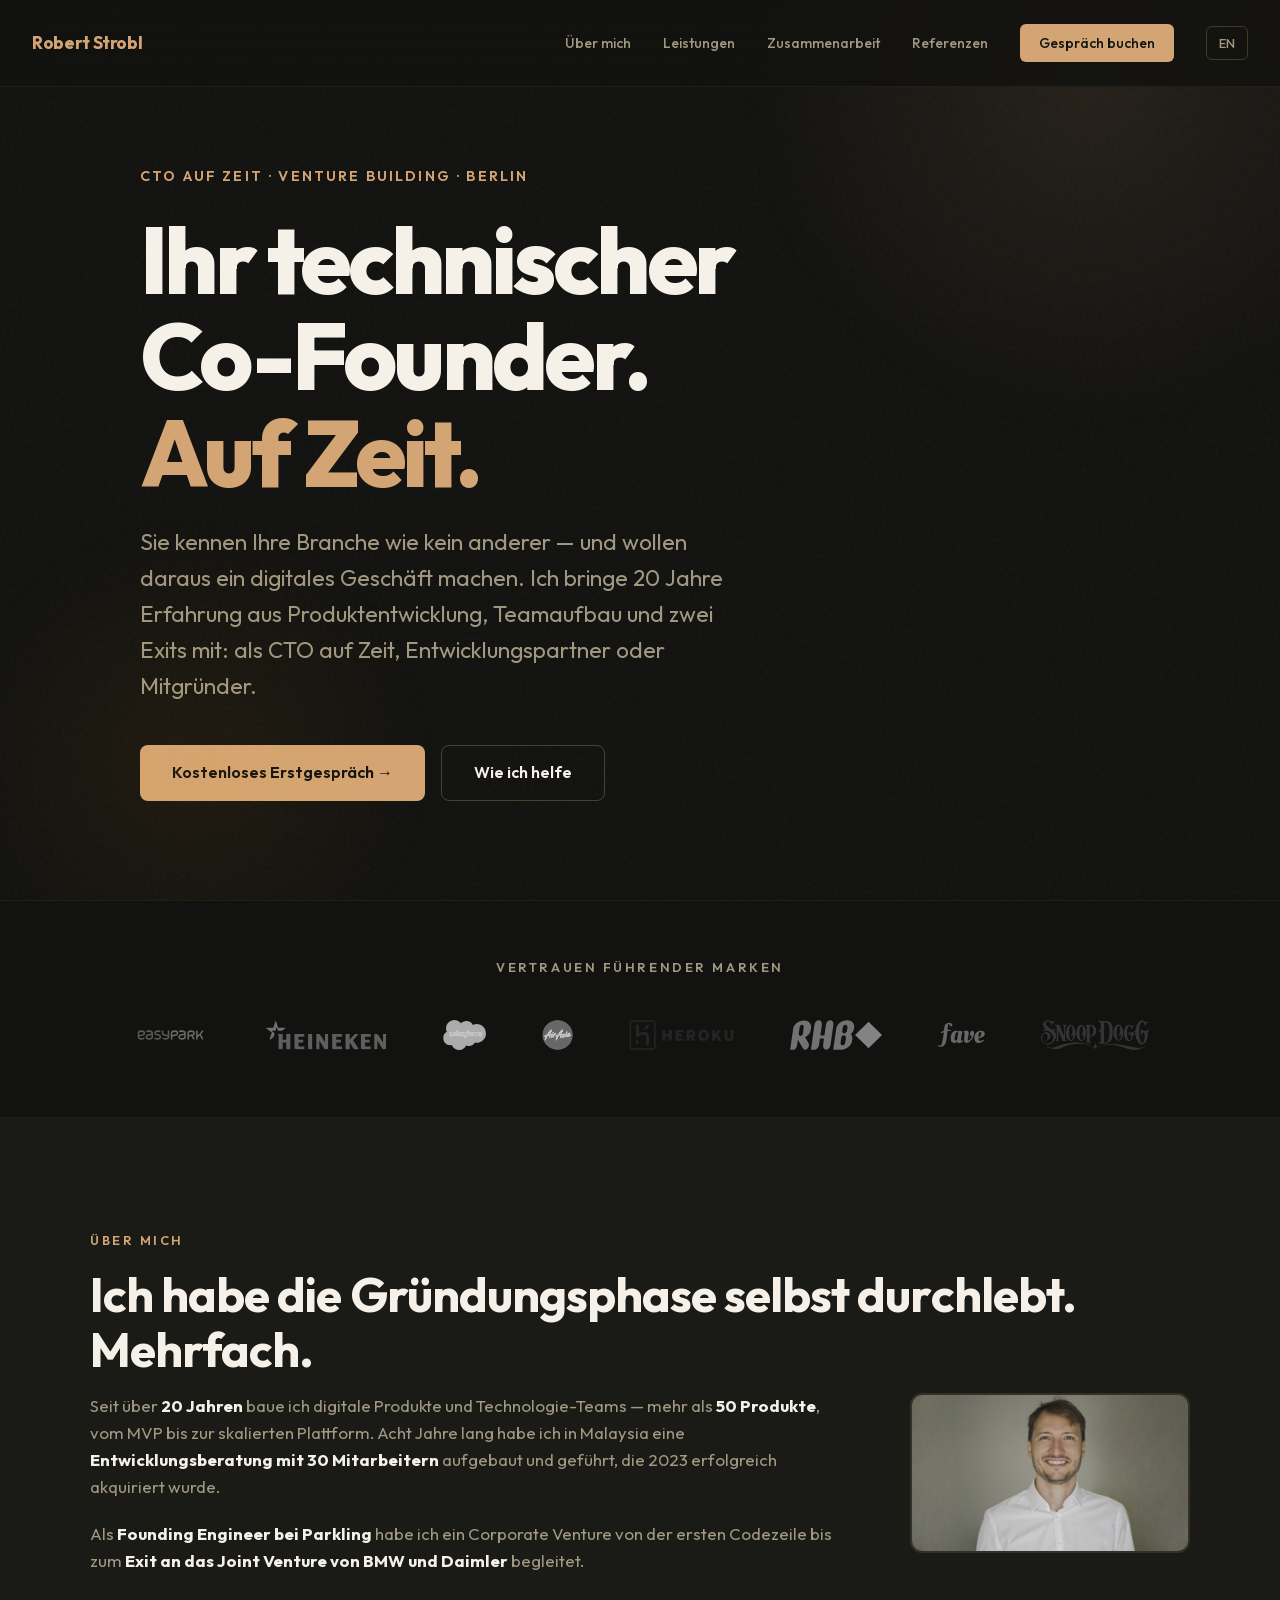
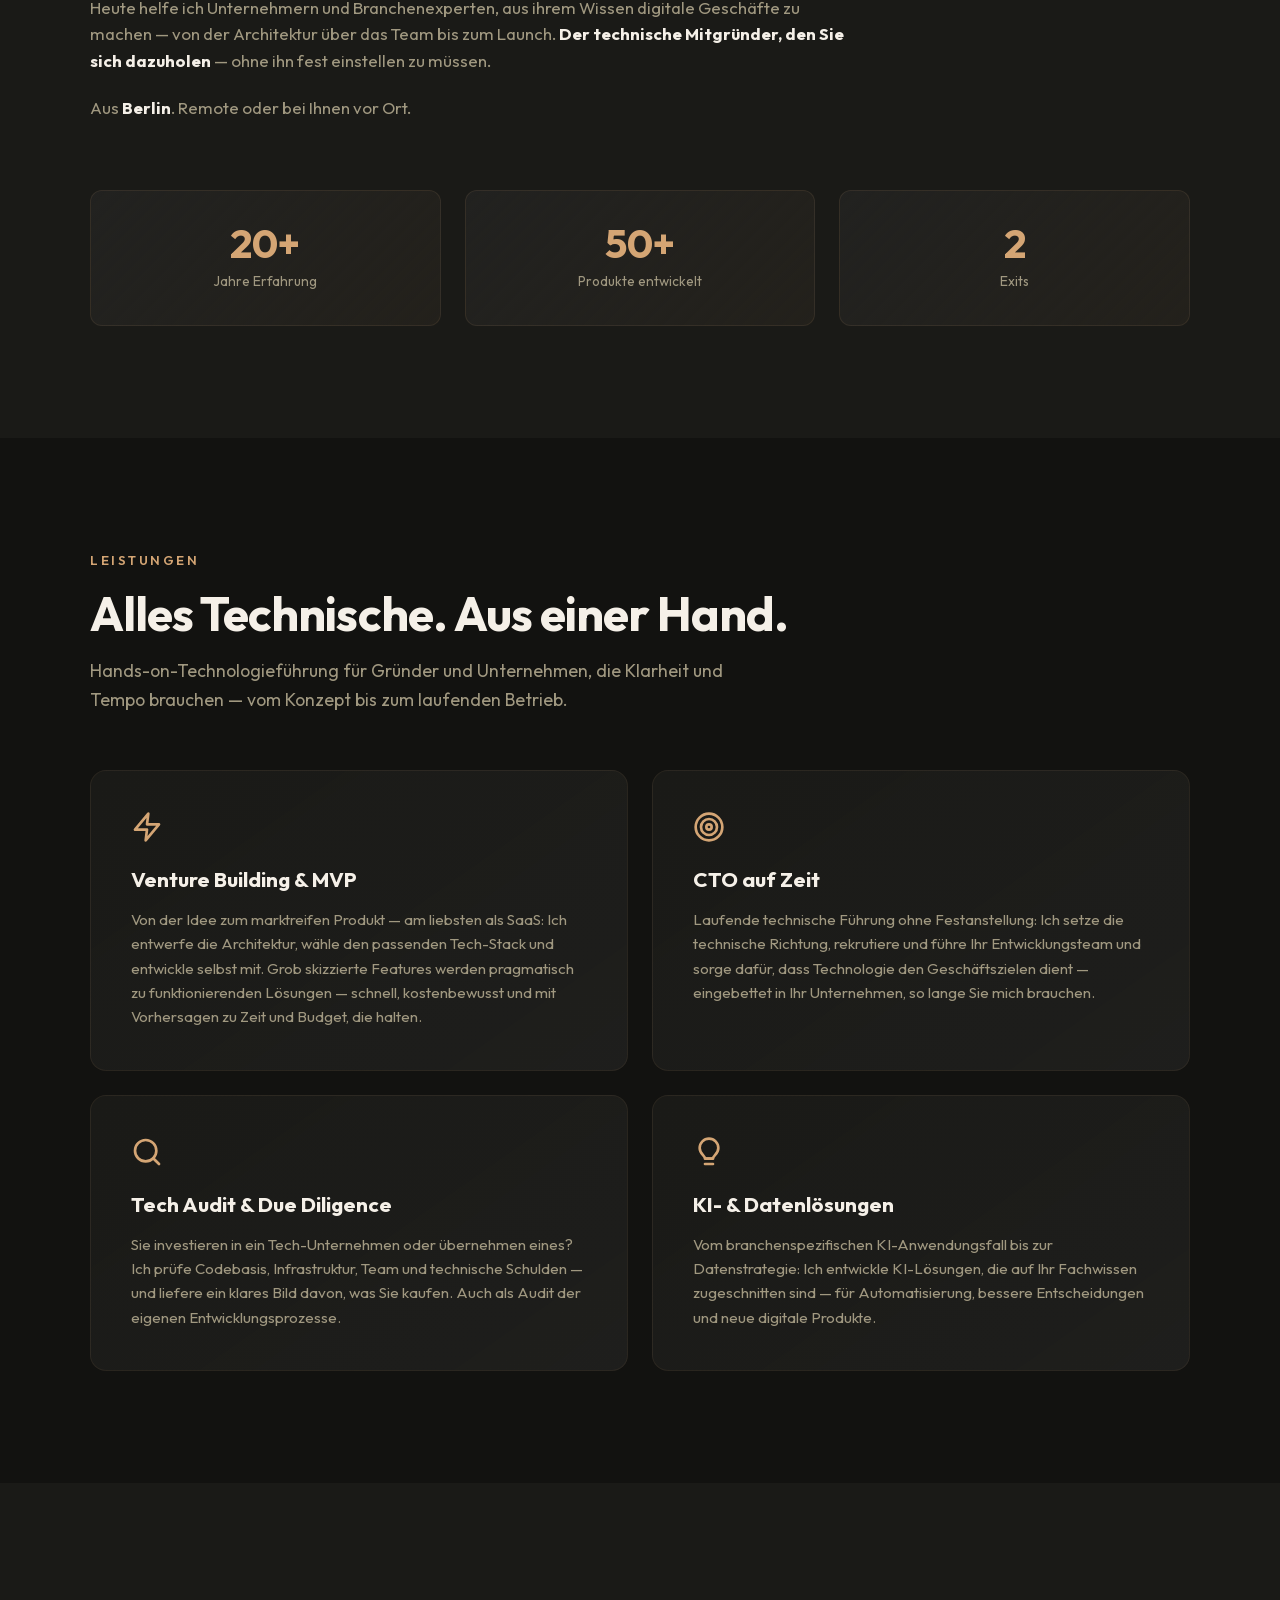
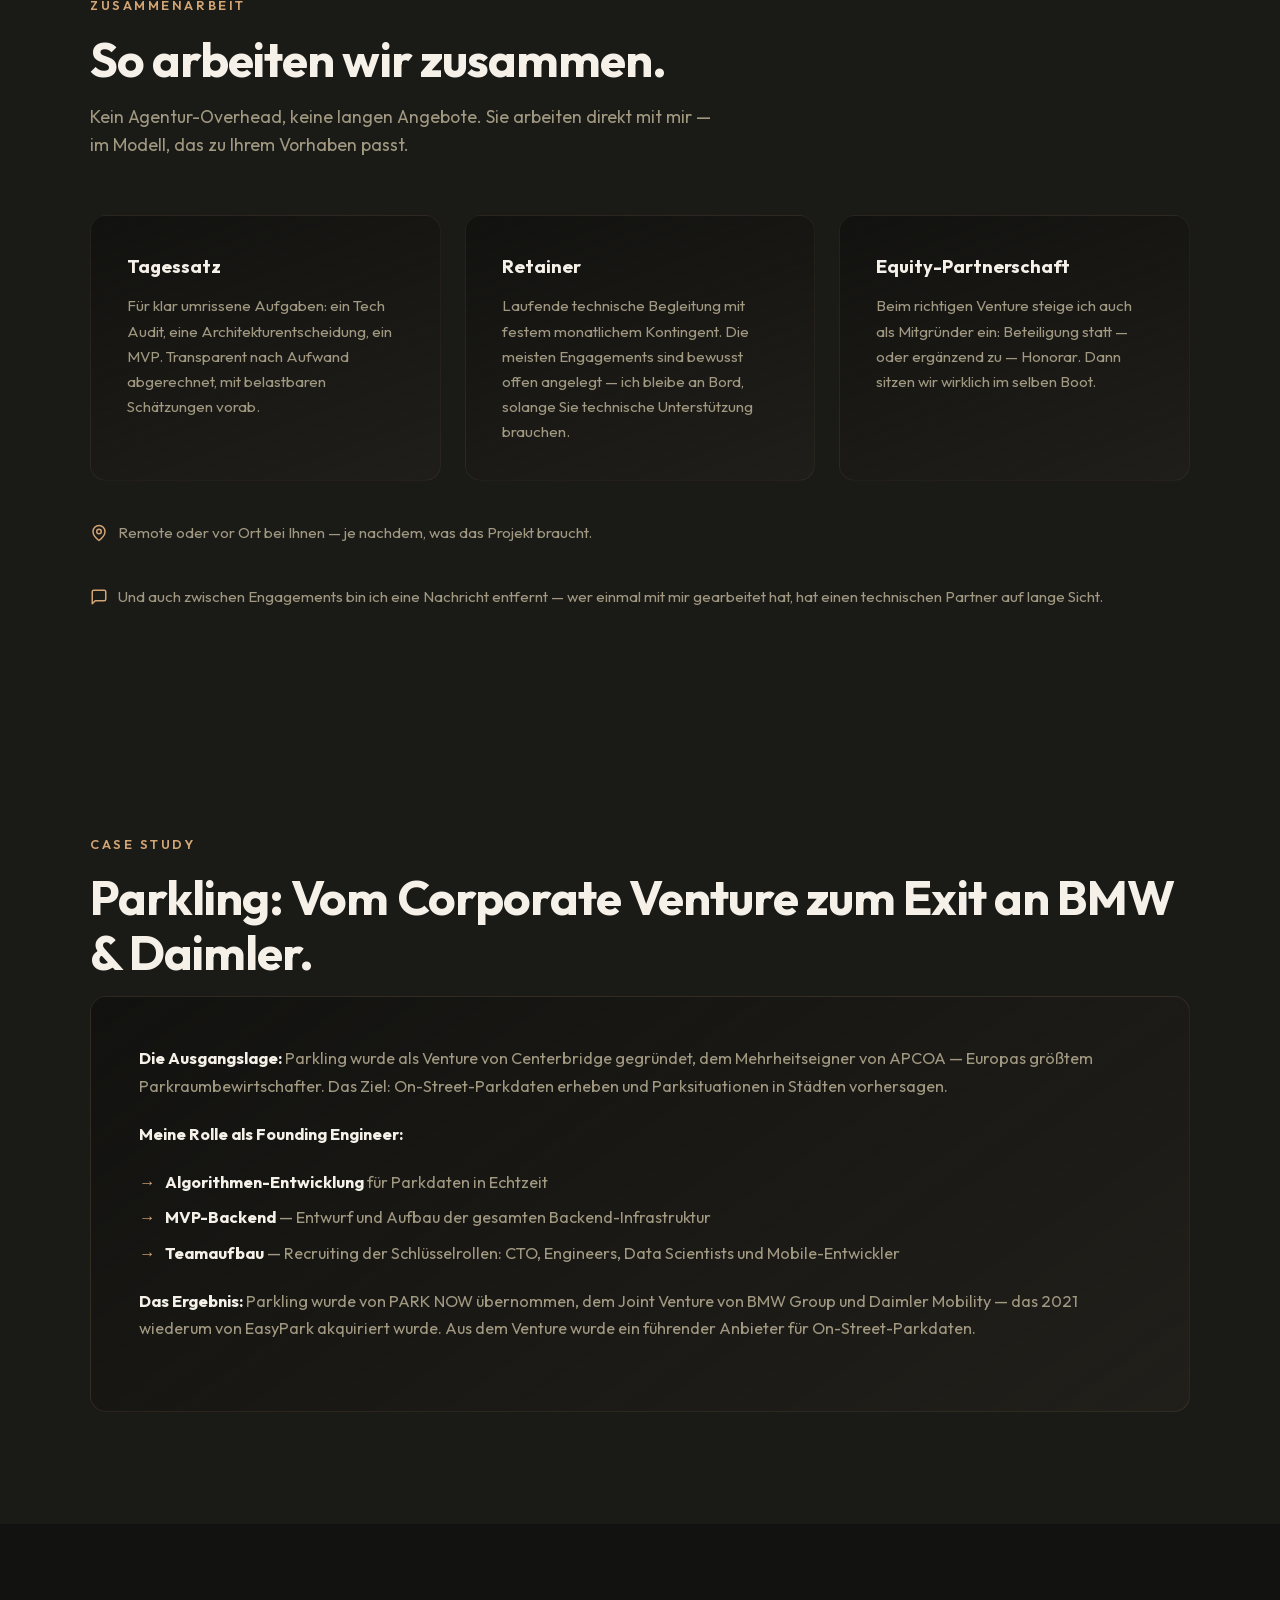
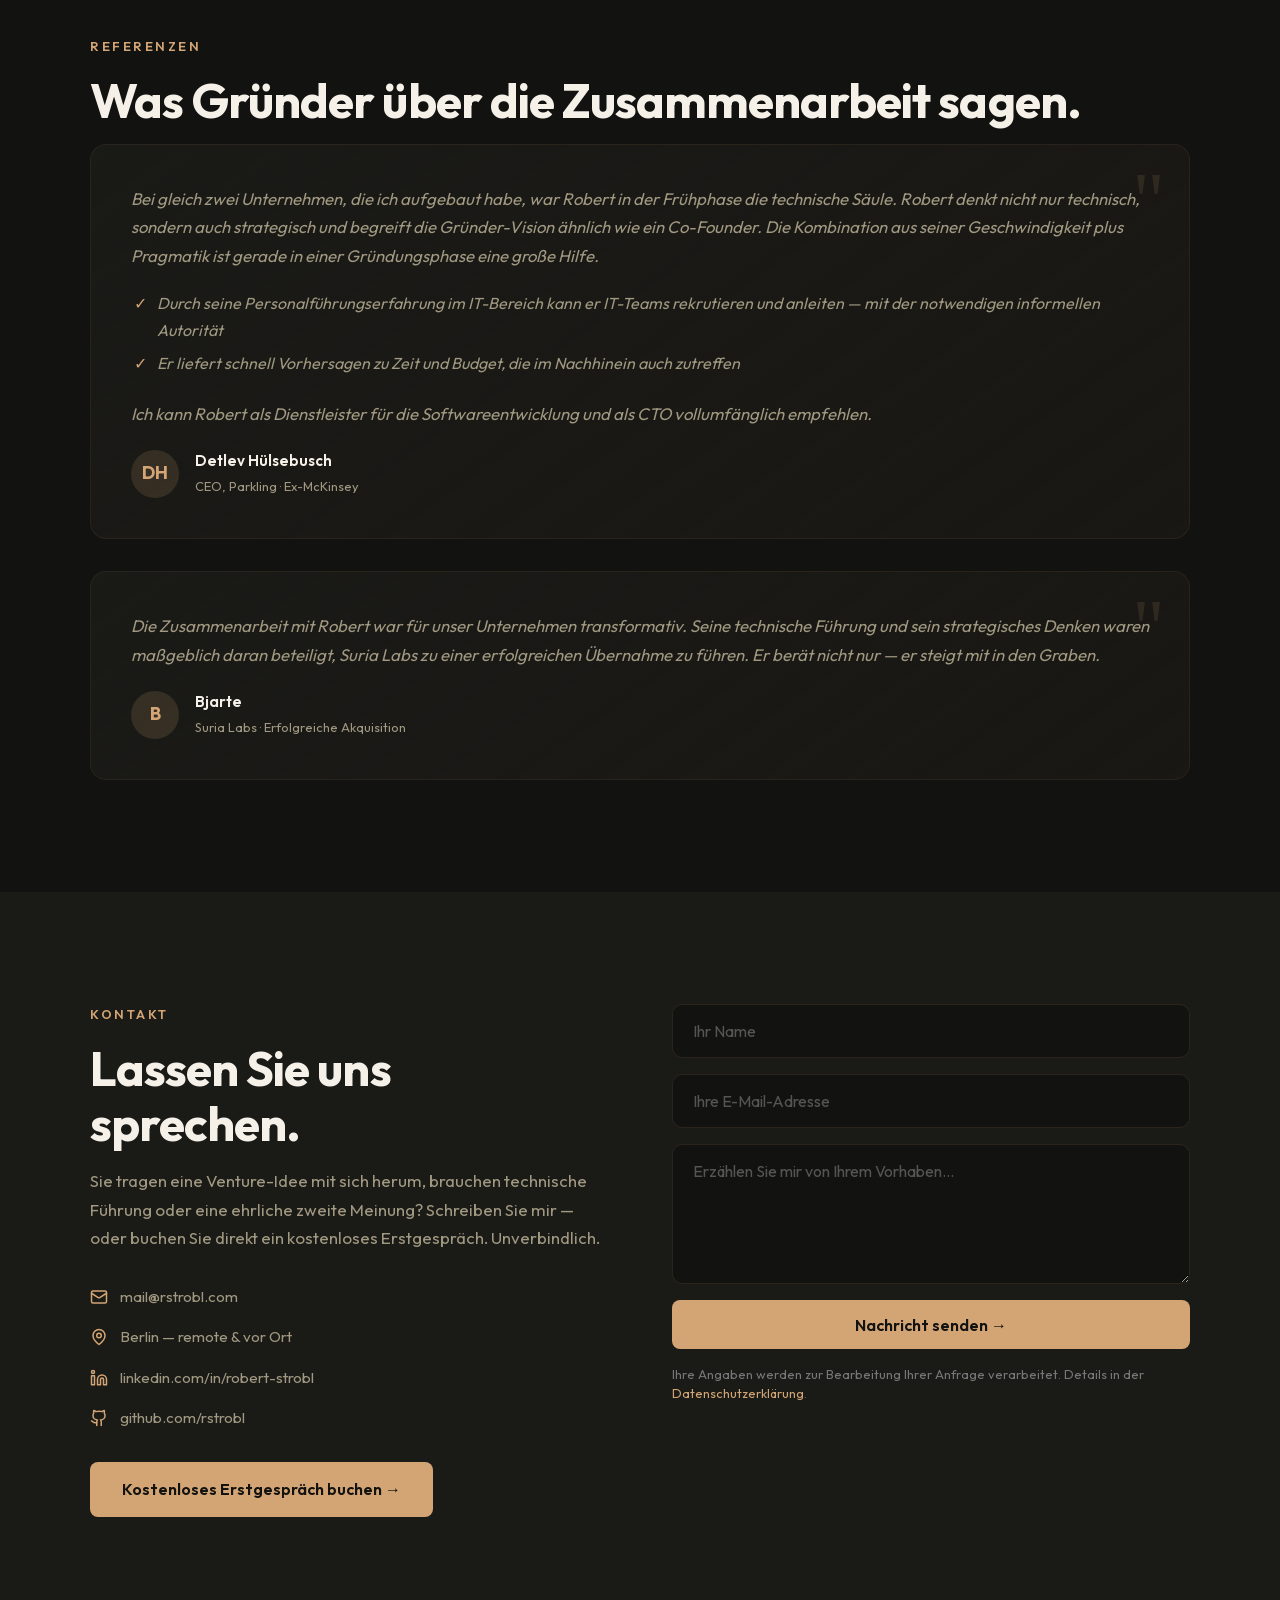
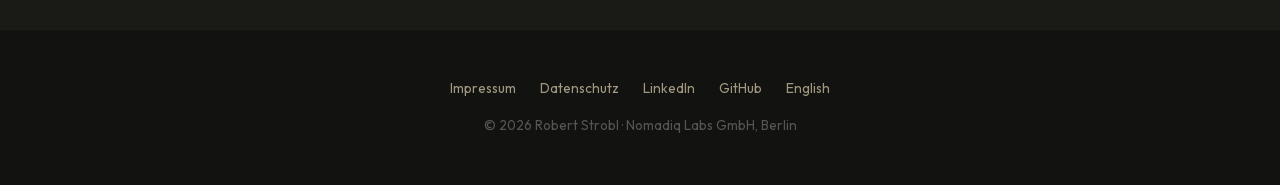
==== commit 38c3545f: "Revert "Switch palette to pink, rebrand display name to Thorge Jans" This reverts commit f5968551e5f" ====
--- a/index.html
+++ b/index.html
@@ -3,18 +3,18 @@
 <head>
 <meta charset="UTF-8">
 <meta name="viewport" content="width=device-width, initial-scale=1.0">
-<title>Thorge Jans — CTO auf Zeit &amp; Venture Building | Berlin</title>
+<title>Robert Strobl — CTO auf Zeit &amp; Venture Building | Berlin</title>
 <meta name="description" content="Ihr technischer Co-Founder auf Zeit: MVP-Entwicklung, CTO-as-a-Service, Tech Due Diligence und KI-Lösungen. 20+ Jahre Erfahrung, 2 Exits. Berlin, remote und vor Ort.">
-<meta name="author" content="Thorge Jans">
+<meta name="author" content="Robert Strobl">
 <link rel="canonical" href="https://rstrobl.com/">
 <link rel="alternate" hreflang="de" href="https://rstrobl.com/">
 <link rel="alternate" hreflang="en" href="https://rstrobl.com/en/">
 <link rel="alternate" hreflang="x-default" href="https://rstrobl.com/">
 <meta property="og:type" content="website">
-<meta property="og:title" content="Thorge Jans — CTO auf Zeit & Venture Building">
+<meta property="og:title" content="Robert Strobl — CTO auf Zeit & Venture Building">
 <meta property="og:description" content="Ihr technischer Co-Founder auf Zeit: MVP-Entwicklung, CTO-as-a-Service, Tech Due Diligence und KI-Lösungen. 20+ Jahre Erfahrung, 2 Exits.">
 <meta property="og:url" content="https://rstrobl.com/">
-<meta property="og:site_name" content="Thorge Jans">
+<meta property="og:site_name" content="Robert Strobl">
 <meta property="og:locale" content="de_DE">
 <meta property="og:image" content="https://rstrobl.com/robert-v2.jpg">
 <meta name="twitter:card" content="summary">
@@ -24,7 +24,7 @@
 {
   "@context": "https://schema.org",
   "@type": "Person",
-  "name": "Thorge Jans",
+  "name": "Robert Strobl",
   "jobTitle": "Fractional CTO",
   "description": "CTO auf Zeit und technischer Co-Founder für Venture Building, MVP-Entwicklung, Tech Due Diligence und KI-Lösungen.",
   "url": "https://rstrobl.com/",
@@ -39,7 +39,7 @@
 <body>
 
 <nav>
-  <div class="nav-name"><a href="#">Thorge Jans</a></div>
+  <div class="nav-name"><a href="#">Robert Strobl</a></div>
   <div class="nav-links" id="navLinks">
     <a href="#about">Über mich</a>
     <a href="#services">Leistungen</a>
@@ -90,7 +90,7 @@
         <p>Heute helfe ich Unternehmern und Branchenexperten, aus ihrem Wissen digitale Geschäfte zu machen — von der Architektur über das Team bis zum Launch. <strong>Der technische Mitgründer, den Sie sich dazuholen</strong> — ohne ihn fest einstellen zu müssen.</p>
         <p>Aus <strong>Berlin</strong>. Remote oder bei Ihnen vor Ort.</p>
       </div>
-      <img src="robert-v2.jpg" alt="Thorge Jans" class="about-photo" loading="lazy">
+      <img src="robert-v2.jpg" alt="Robert Strobl" class="about-photo" loading="lazy">
     </div>
     <div class="about-stats-row">
       <div class="stats">
@@ -247,7 +247,7 @@
     <a href="https://github.com/rstrobl" target="_blank" rel="noopener">GitHub</a>
     <a href="en/" hreflang="en">English</a>
   </div>
-  <p>© 2026 Thorge Jans · Nomadiq Labs GmbH, Berlin</p>
+  <p>© 2026 Robert Strobl · Nomadiq Labs GmbH, Berlin</p>
 </footer>
 
 <script>
--- a/style.css
+++ b/style.css
@@ -1,14 +1,14 @@
 @font-face{font-family:'Outfit';font-style:normal;font-weight:400 800;font-display:swap;src:url('fonts/outfit-latin.woff2') format('woff2');unicode-range:U+0000-00FF,U+0131,U+0152-0153,U+02BB-02BC,U+02C6,U+02DA,U+02DC,U+0304,U+0308,U+0329,U+2000-206F,U+20AC,U+2122,U+2191,U+2193,U+2212,U+2215,U+FEFF,U+FFFD}
 @font-face{font-family:'Outfit';font-style:normal;font-weight:400 800;font-display:swap;src:url('fonts/outfit-latin-ext.woff2') format('woff2');unicode-range:U+0100-02BA,U+02BD-02C5,U+02C7-02CC,U+02CE-02D7,U+02DD-02FF,U+0304,U+0308,U+0329,U+1D00-1DBF,U+1E00-1E9F,U+1EF2-1EFF,U+2020,U+20A0-20AB,U+20AD-20C0,U+2113,U+2C60-2C7F,U+A720-A7FF}
 *,*::before,*::after{margin:0;padding:0;box-sizing:border-box}
-:root{--bg:#190D14;--bg2:#22121C;--bg3:#2B1824;--accent:#F472B6;--accent2:#EC4899;--white:#FDF2F8;--gray:#C69FB4;--font:'Outfit',sans-serif}
+:root{--bg:#121210;--bg2:#1A1A17;--bg3:#222220;--accent:#D4A574;--accent2:#F59E0B;--white:#F5F0E8;--gray:#A09880;--font:'Outfit',sans-serif}
 html{scroll-behavior:smooth;font-size:16px}
 body{background:var(--bg);color:var(--white);font-family:var(--font);line-height:1.6;overflow-x:hidden;position:relative}
 body::before{content:'';position:fixed;top:0;left:0;width:100%;height:100%;opacity:.03;pointer-events:none;z-index:0;background-image:url("data:image/svg+xml,%3Csvg viewBox='0 0 256 256' xmlns='http://www.w3.org/2000/svg'%3E%3Cfilter id='noise'%3E%3CfeTurbulence type='fractalNoise' baseFrequency='0.9' numOctaves='4' stitchTiles='stitch'/%3E%3C/filter%3E%3Crect width='100%25' height='100%25' filter='url(%23noise)'/%3E%3C/svg%3E")}
 body>*{position:relative;z-index:1}
 a{color:var(--accent);text-decoration:none;transition:color .2s}
 a:hover{color:var(--white)}
-nav{position:fixed;top:0;left:0;right:0;z-index:100;padding:1.5rem 2rem;display:flex;justify-content:space-between;align-items:center;background:rgba(25,13,20,.85);backdrop-filter:blur(20px);border-bottom:1px solid rgba(244,114,182,.08);transition:padding .3s}
+nav{position:fixed;top:0;left:0;right:0;z-index:100;padding:1.5rem 2rem;display:flex;justify-content:space-between;align-items:center;background:rgba(18,18,16,.85);backdrop-filter:blur(20px);border-bottom:1px solid rgba(212,165,116,.08);transition:padding .3s}
 nav.scrolled{padding:.8rem 2rem}
 .nav-name{font-weight:700;font-size:1.1rem;letter-spacing:-.02em;color:var(--accent)}
 .nav-name a{color:var(--accent)}
@@ -17,12 +17,12 @@
 .nav-links a:hover{color:var(--white)}
 .nav-cta{background:var(--accent)!important;color:var(--bg)!important;padding:.5rem 1.2rem;border-radius:6px;font-weight:600;font-size:.875rem}
 .nav-cta:hover{background:var(--white)!important}
-.nav-lang{font-size:.8rem!important;letter-spacing:.05em;border:1px solid rgba(244,114,182,.25);padding:.35rem .7rem;border-radius:6px}
+.nav-lang{font-size:.8rem!important;letter-spacing:.05em;border:1px solid rgba(212,165,116,.25);padding:.35rem .7rem;border-radius:6px}
 .hamburger{display:none;flex-direction:column;gap:5px;cursor:pointer;z-index:101}
 .hamburger span{width:24px;height:2px;background:var(--white);transition:all .3s}
 .hero{min-height:100vh;display:flex;align-items:center;padding:8rem 2rem 4rem;position:relative;overflow:hidden}
-.hero::before{content:'';position:absolute;top:-40%;right:-20%;width:70vw;height:70vw;background:radial-gradient(circle,rgba(244,114,182,.1) 0%,transparent 55%);pointer-events:none}
-.hero::after{content:'';position:absolute;bottom:-20%;left:-10%;width:50vw;height:50vw;background:radial-gradient(circle,rgba(236,72,153,.06) 0%,transparent 55%);pointer-events:none}
+.hero::before{content:'';position:absolute;top:-40%;right:-20%;width:70vw;height:70vw;background:radial-gradient(circle,rgba(212,165,116,.1) 0%,transparent 55%);pointer-events:none}
+.hero::after{content:'';position:absolute;bottom:-20%;left:-10%;width:50vw;height:50vw;background:radial-gradient(circle,rgba(245,158,11,.06) 0%,transparent 55%);pointer-events:none}
 .hero-inner{max-width:1000px;margin:0 auto;width:100%}
 .hero-label{display:inline-block;color:var(--accent);font-size:.9rem;font-weight:600;letter-spacing:.15em;text-transform:uppercase;margin-bottom:1.5rem;opacity:0;animation:fadeUp .8s .2s forwards}
 .hero h1{font-size:clamp(2.8rem,7.5vw,5.8rem);font-weight:800;line-height:1.04;letter-spacing:-.04em;margin-bottom:1.5rem;opacity:0;animation:fadeUp .8s .4s forwards}
@@ -31,15 +31,15 @@
 .hero-btns{display:flex;gap:1rem;flex-wrap:wrap;opacity:0;animation:fadeUp .8s .8s forwards}
 .btn{display:inline-flex;align-items:center;gap:.5rem;padding:.9rem 2rem;border-radius:8px;font-weight:600;font-size:1rem;transition:all .25s;border:none;cursor:pointer;font-family:var(--font)}
 .btn-primary{background:var(--accent);color:var(--bg)}
-.btn-primary:hover{background:var(--white);color:var(--bg);transform:translateY(-2px);box-shadow:0 8px 30px rgba(244,114,182,.25)}
-.btn-outline{background:transparent;color:var(--white);border:1px solid rgba(244,114,182,.3)}
+.btn-primary:hover{background:var(--white);color:var(--bg);transform:translateY(-2px);box-shadow:0 8px 30px rgba(212,165,116,.25)}
+.btn-outline{background:transparent;color:var(--white);border:1px solid rgba(212,165,116,.3)}
 .btn-outline:hover{border-color:var(--accent);color:var(--accent);transform:translateY(-2px)}
 section{padding:7rem 2rem}
 .container{max-width:1100px;margin:0 auto}
 .section-label{color:var(--accent);font-size:.8rem;font-weight:600;letter-spacing:.2em;text-transform:uppercase;margin-bottom:1rem}
 .section-title{font-size:clamp(2rem,4vw,3rem);font-weight:700;letter-spacing:-.02em;margin-bottom:1rem;line-height:1.15}
 .section-sub{color:var(--gray);font-size:1.1rem;max-width:640px;margin-bottom:3.5rem}
-.logos{padding:3.5rem 2rem;border-top:1px solid rgba(244,114,182,.08);border-bottom:1px solid rgba(244,114,182,.08)}
+.logos{padding:3.5rem 2rem;border-top:1px solid rgba(212,165,116,.08);border-bottom:1px solid rgba(212,165,116,.08)}
 .logos-title{text-align:center;color:var(--gray);font-size:.8rem;font-weight:600;letter-spacing:.2em;text-transform:uppercase;margin-bottom:2rem}
 .logos-row{display:flex;flex-wrap:wrap;justify-content:center;align-items:center;gap:2.5rem 3.5rem;max-width:1100px;margin:0 auto}
 .logos-row img{height:30px;width:auto;filter:grayscale(1) brightness(1.7);opacity:.75;transition:opacity .25s}
@@ -50,14 +50,14 @@
 .about-stats-row{margin-top:3rem}
 .about-text p{color:var(--gray);margin-bottom:1.25rem;font-size:1.05rem}
 .about-text p strong{color:var(--white)}
-.about-photo{width:280px;border-radius:12px;object-fit:cover;border:2px solid rgba(244,114,182,.15)}
+.about-photo{width:280px;border-radius:12px;object-fit:cover;border:2px solid rgba(212,165,116,.15)}
 .stats{display:grid;grid-template-columns:repeat(3,1fr);gap:1.5rem}
-.stat{text-align:center;padding:2rem 1rem;background:linear-gradient(135deg,var(--bg3),rgba(244,114,182,.05));border-radius:12px;border:1px solid rgba(244,114,182,.1)}
+.stat{text-align:center;padding:2rem 1rem;background:linear-gradient(135deg,var(--bg3),rgba(212,165,116,.05));border-radius:12px;border:1px solid rgba(212,165,116,.1)}
 .stat-num{font-size:2.5rem;font-weight:700;color:var(--accent);line-height:1}
 .stat-label{font-size:.85rem;color:var(--gray);margin-top:.5rem}
 .services-grid{display:grid;grid-template-columns:repeat(2,1fr);gap:1.5rem}
-.service-card{background:linear-gradient(145deg,var(--bg2),rgba(43,24,36,.8));border:1px solid rgba(244,114,182,.08);border-radius:16px;padding:2.5rem;transition:all .35s;position:relative;overflow:hidden}
-.service-card:hover{border-color:rgba(244,114,182,.3);transform:translateY(-4px);box-shadow:0 20px 60px rgba(0,0,0,.4)}
+.service-card{background:linear-gradient(145deg,var(--bg2),rgba(34,34,32,.8));border:1px solid rgba(212,165,116,.08);border-radius:16px;padding:2.5rem;transition:all .35s;position:relative;overflow:hidden}
+.service-card:hover{border-color:rgba(212,165,116,.3);transform:translateY(-4px);box-shadow:0 20px 60px rgba(0,0,0,.4)}
 .service-card::before{content:'';position:absolute;top:0;left:0;right:0;height:2px;background:linear-gradient(90deg,var(--accent),transparent);opacity:0;transition:opacity .35s}
 .service-card:hover::before{opacity:1}
 .service-icon{width:32px;height:32px;margin-bottom:1.25rem;color:var(--accent)}
@@ -65,14 +65,14 @@
 .service-card p{color:var(--gray);font-size:.95rem;line-height:1.6}
 .engage{background:var(--bg2)}
 .engage-grid{display:grid;grid-template-columns:repeat(3,1fr);gap:1.5rem}
-.engage-card{background:linear-gradient(160deg,var(--bg),rgba(244,114,182,.03));border:1px solid rgba(244,114,182,.08);border-radius:16px;padding:2.25rem;transition:all .3s}
-.engage-card:hover{border-color:rgba(244,114,182,.25)}
+.engage-card{background:linear-gradient(160deg,var(--bg),rgba(212,165,116,.03));border:1px solid rgba(212,165,116,.08);border-radius:16px;padding:2.25rem;transition:all .3s}
+.engage-card:hover{border-color:rgba(212,165,116,.25)}
 .engage-card h3{font-size:1.15rem;font-weight:700;margin-bottom:.75rem;color:var(--white)}
 .engage-card p{color:var(--gray);font-size:.95rem;line-height:1.65}
 .engage-note{margin-top:2.5rem;color:var(--gray);font-size:.95rem;display:flex;align-items:center;gap:.6rem}
 .engage-note svg{color:var(--accent);flex-shrink:0}
 .casestudy{background:var(--bg2)}
-.case-box{background:linear-gradient(145deg,var(--bg),rgba(244,114,182,.04));border:1px solid rgba(244,114,182,.12);border-radius:16px;padding:3rem}
+.case-box{background:linear-gradient(145deg,var(--bg),rgba(212,165,116,.04));border:1px solid rgba(212,165,116,.12);border-radius:16px;padding:3rem}
 .case-box p{color:var(--gray);font-size:1.02rem;line-height:1.7;margin-bottom:1.25rem}
 .case-box p strong{color:var(--white)}
 .case-box ul{list-style:none;margin:0 0 1.25rem}
@@ -80,14 +80,14 @@
 .case-box li::before{content:'→';position:absolute;left:0;color:var(--accent)}
 .case-box li strong{color:var(--white)}
 .testimonials-grid{display:grid;grid-template-columns:1fr;gap:2rem}
-.testimonial{background:linear-gradient(145deg,var(--bg2),rgba(244,114,182,.04));border:1px solid rgba(244,114,182,.08);border-radius:16px;padding:2.5rem;position:relative}
-.testimonial::before{content:'"';position:absolute;top:1rem;right:1.5rem;font-size:5rem;color:rgba(244,114,182,.12);font-family:Georgia,serif;line-height:1}
+.testimonial{background:linear-gradient(145deg,var(--bg2),rgba(212,165,116,.04));border:1px solid rgba(212,165,116,.08);border-radius:16px;padding:2.5rem;position:relative}
+.testimonial::before{content:'"';position:absolute;top:1rem;right:1.5rem;font-size:5rem;color:rgba(212,165,116,.12);font-family:Georgia,serif;line-height:1}
 .testimonial p{color:var(--gray);font-size:1.05rem;line-height:1.7;margin-bottom:1.25rem;font-style:italic;position:relative;z-index:1}
 .testimonial ul{list-style:none;margin:0 0 1.5rem;position:relative;z-index:1}
 .testimonial li{color:var(--gray);font-size:1rem;line-height:1.65;font-style:italic;padding-left:1.6rem;position:relative;margin-bottom:.4rem}
 .testimonial li::before{content:'✓';position:absolute;left:.2rem;color:var(--accent);font-style:normal}
 .testimonial-author{display:flex;align-items:center;gap:1rem}
-.author-avatar{width:48px;height:48px;border-radius:50%;background:rgba(244,114,182,.15);display:flex;align-items:center;justify-content:center;font-weight:700;color:var(--accent);font-size:1.1rem;flex-shrink:0}
+.author-avatar{width:48px;height:48px;border-radius:50%;background:rgba(212,165,116,.15);display:flex;align-items:center;justify-content:center;font-weight:700;color:var(--accent);font-size:1.1rem;flex-shrink:0}
 .author-info h4{font-size:.95rem;font-weight:600}
 .author-info span{font-size:.8rem;color:var(--gray)}
 .contact{background:var(--bg2)}
@@ -100,13 +100,13 @@
 .contact-detail .contact-icon{color:var(--accent);display:inline-flex;align-items:center}
 .contact-calendly{margin-top:2rem}
 form{display:flex;flex-direction:column;gap:1rem}
-input,textarea{background:var(--bg);border:1px solid rgba(244,114,182,.12);border-radius:10px;padding:1rem 1.25rem;color:var(--white);font-family:var(--font);font-size:1rem;transition:border-color .2s;outline:none;width:100%}
+input,textarea{background:var(--bg);border:1px solid rgba(212,165,116,.12);border-radius:10px;padding:1rem 1.25rem;color:var(--white);font-family:var(--font);font-size:1rem;transition:border-color .2s;outline:none;width:100%}
 input:focus,textarea:focus{border-color:var(--accent)}
 textarea{resize:vertical;min-height:140px}
 input::placeholder,textarea::placeholder{color:#555}
 .btn-submit{width:100%;justify-content:center}
 .form-privacy{font-size:.8rem;color:#777;line-height:1.5}
-footer{padding:3rem 2rem;text-align:center;border-top:1px solid rgba(244,114,182,.08)}
+footer{padding:3rem 2rem;text-align:center;border-top:1px solid rgba(212,165,116,.08)}
 footer p{color:#555;font-size:.85rem}
 .footer-links{display:flex;justify-content:center;gap:1.5rem;flex-wrap:wrap;margin-bottom:1rem}
 .footer-links a{color:var(--gray);font-size:.85rem}
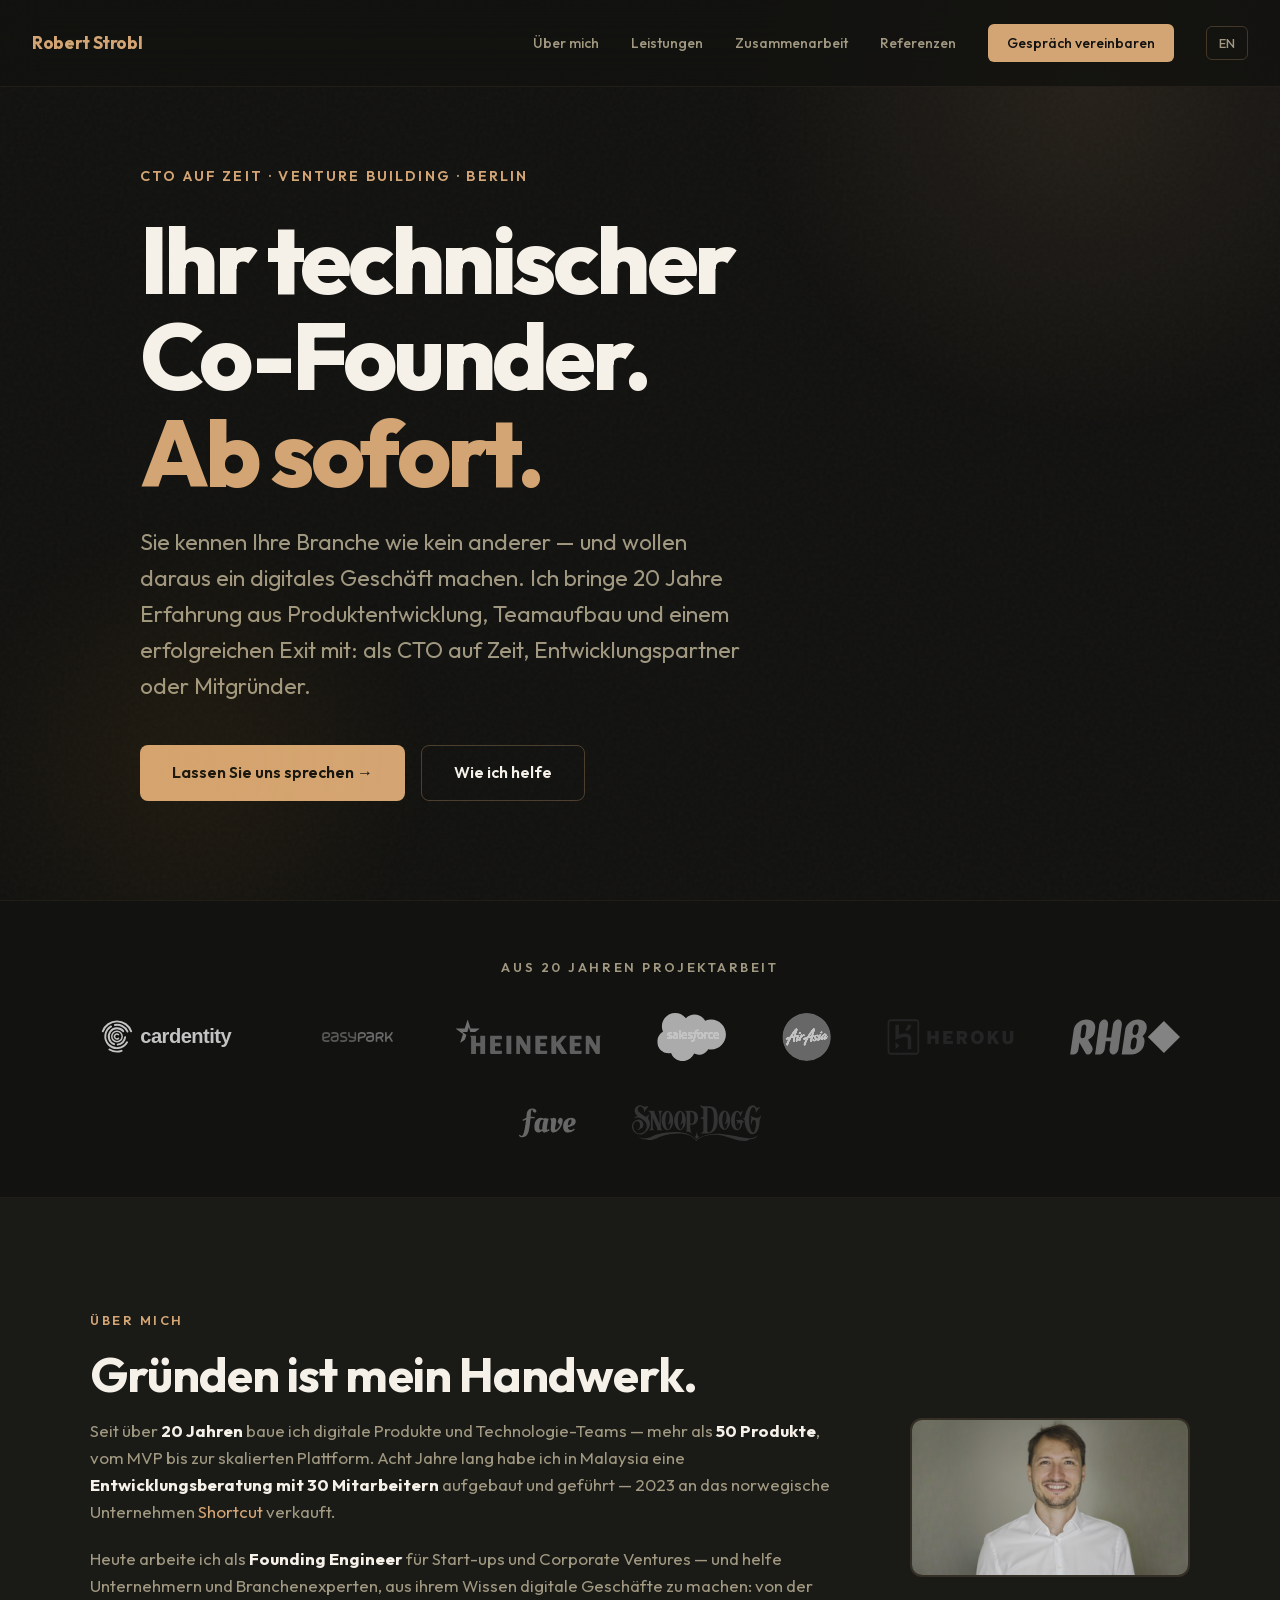
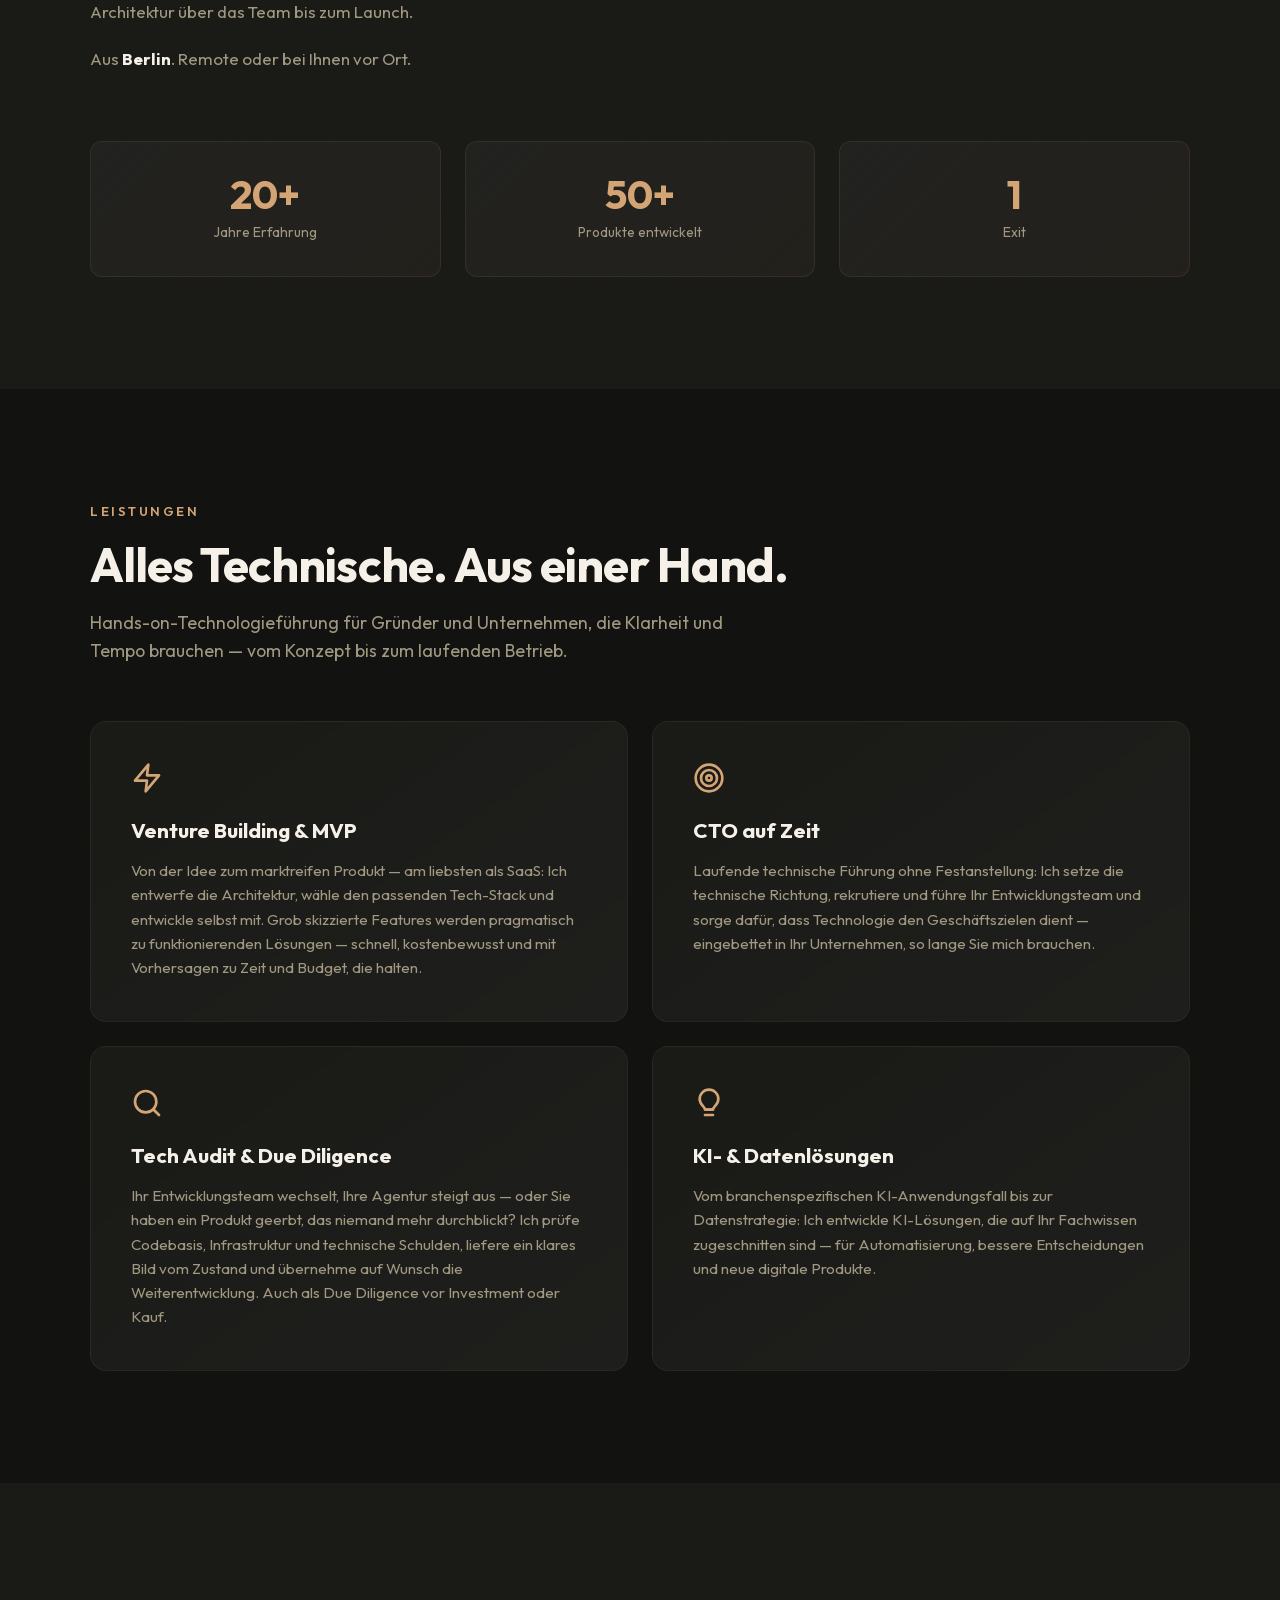
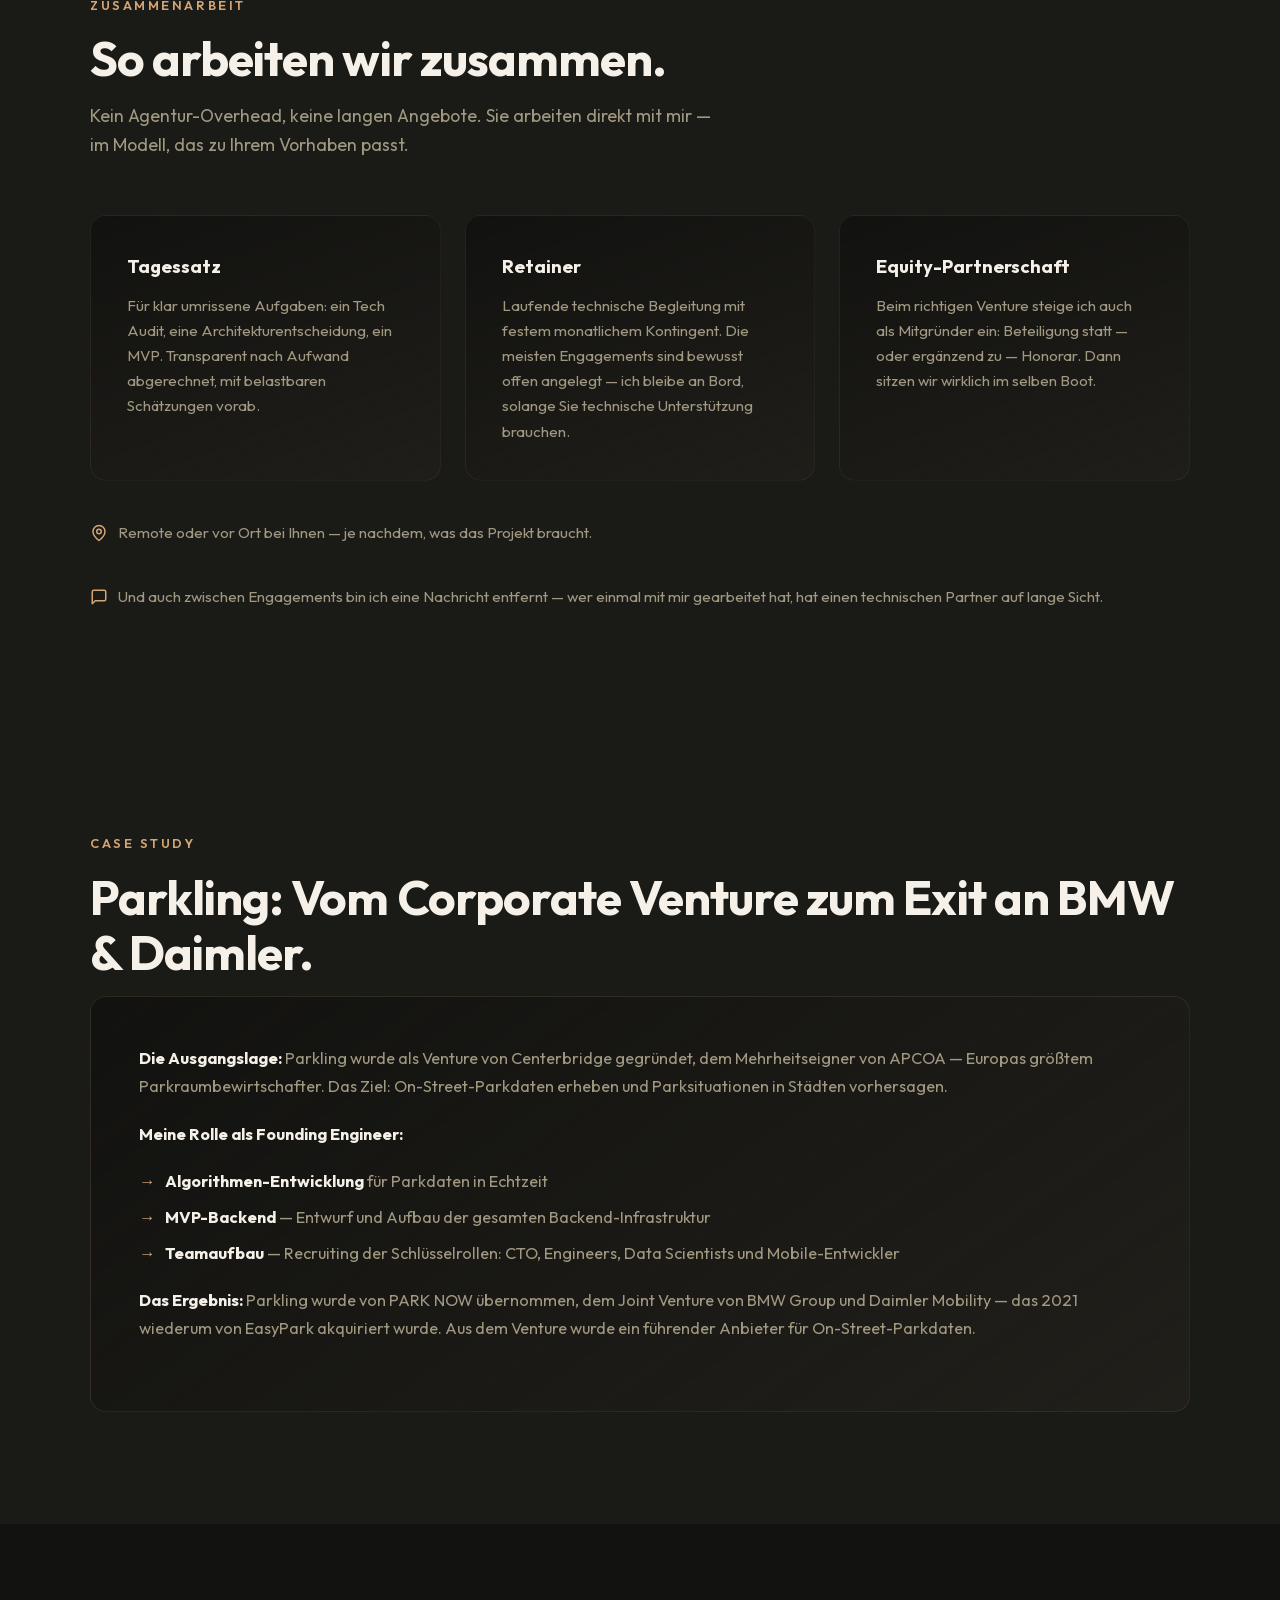
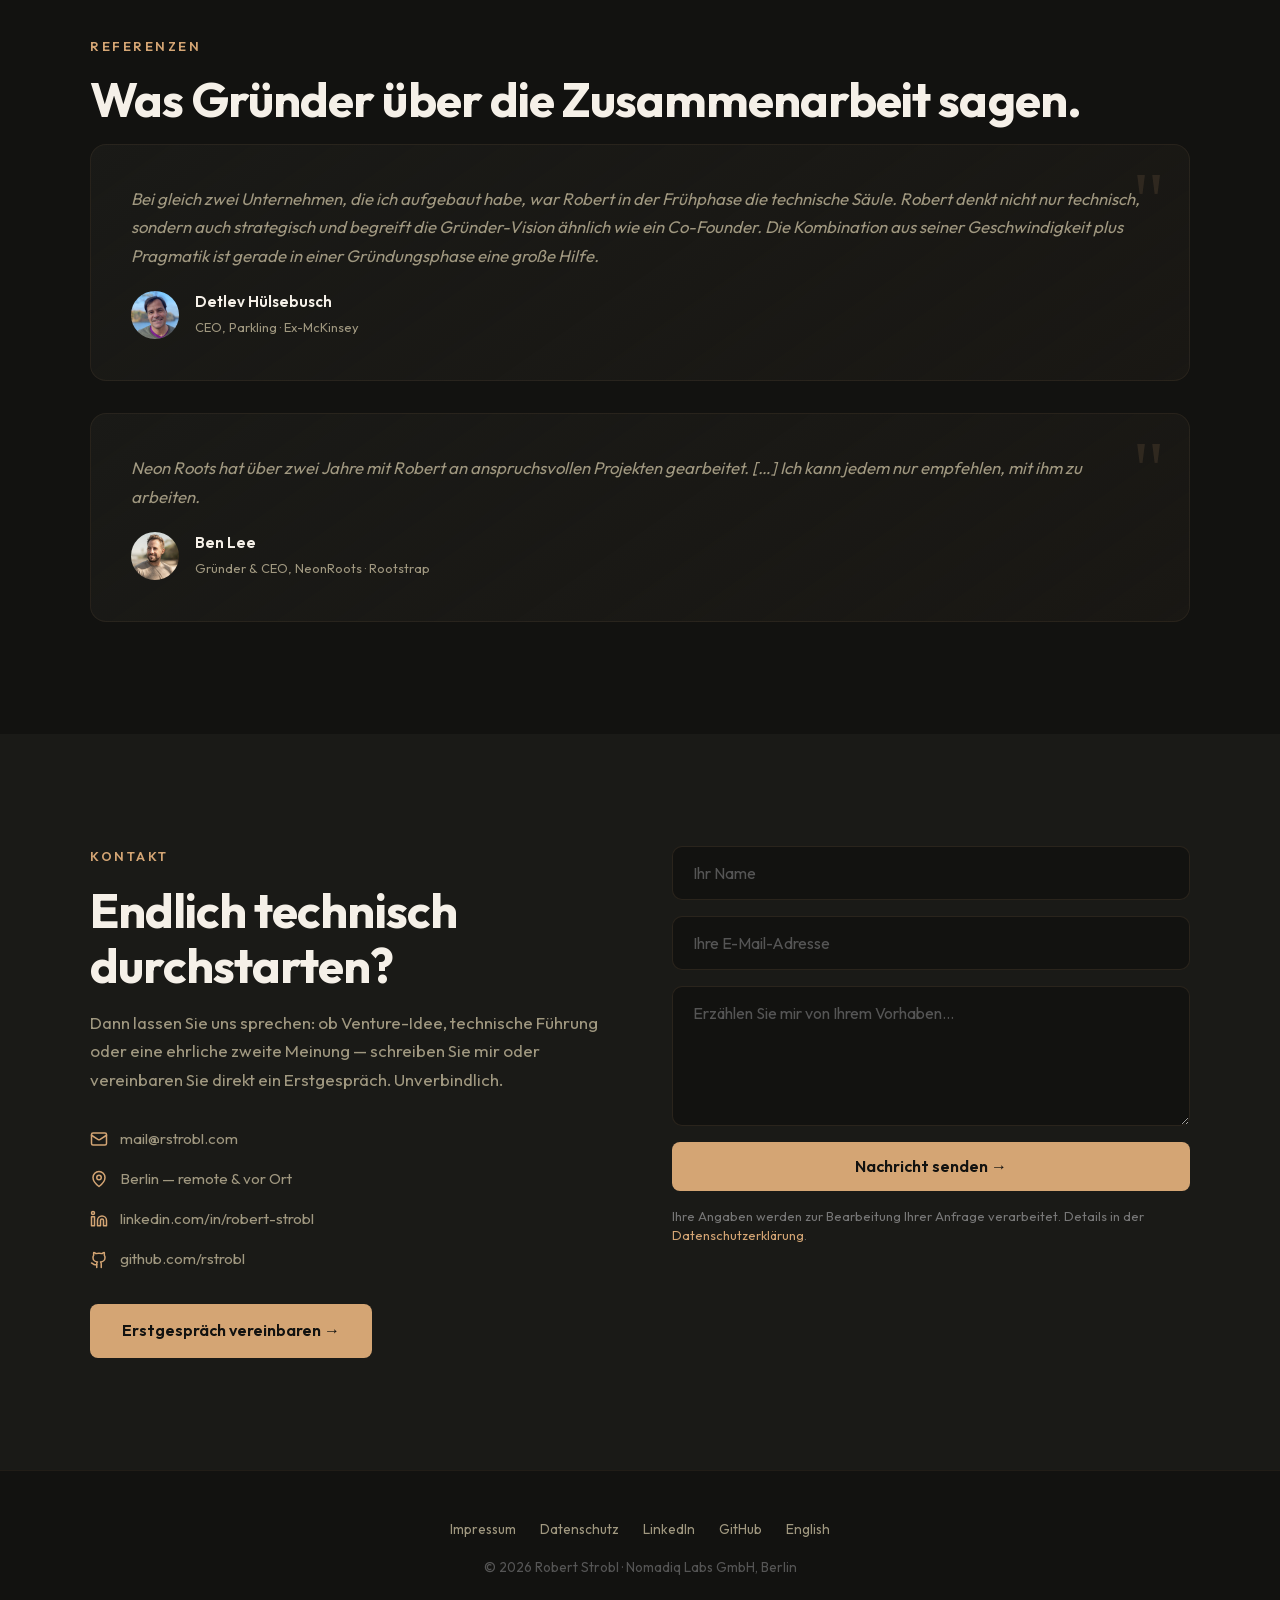
==== commit 64dbcf06: "Polish copy, add Cardentity logo, new favicon, prep GitHub Pages deploy - Hero: "Auf Zeit." → "Ab so" ====
--- a/index.html
+++ b/index.html
@@ -4,7 +4,7 @@
 <meta charset="UTF-8">
 <meta name="viewport" content="width=device-width, initial-scale=1.0">
 <title>Robert Strobl — CTO auf Zeit &amp; Venture Building | Berlin</title>
-<meta name="description" content="Ihr technischer Co-Founder auf Zeit: MVP-Entwicklung, CTO-as-a-Service, Tech Due Diligence und KI-Lösungen. 20+ Jahre Erfahrung, 2 Exits. Berlin, remote und vor Ort.">
+<meta name="description" content="Ihr technischer Co-Founder, ab sofort: MVP-Entwicklung, CTO auf Zeit, Tech Due Diligence und KI-Lösungen. 20+ Jahre Erfahrung, erfolgreicher Exit. Berlin, remote und vor Ort.">
 <meta name="author" content="Robert Strobl">
 <link rel="canonical" href="https://rstrobl.com/">
 <link rel="alternate" hreflang="de" href="https://rstrobl.com/">
@@ -12,7 +12,7 @@
 <link rel="alternate" hreflang="x-default" href="https://rstrobl.com/">
 <meta property="og:type" content="website">
 <meta property="og:title" content="Robert Strobl — CTO auf Zeit & Venture Building">
-<meta property="og:description" content="Ihr technischer Co-Founder auf Zeit: MVP-Entwicklung, CTO-as-a-Service, Tech Due Diligence und KI-Lösungen. 20+ Jahre Erfahrung, 2 Exits.">
+<meta property="og:description" content="Ihr technischer Co-Founder, ab sofort: MVP-Entwicklung, CTO auf Zeit, Tech Due Diligence und KI-Lösungen. 20+ Jahre Erfahrung, erfolgreicher Exit.">
 <meta property="og:url" content="https://rstrobl.com/">
 <meta property="og:site_name" content="Robert Strobl">
 <meta property="og:locale" content="de_DE">
@@ -45,7 +45,7 @@
     <a href="#services">Leistungen</a>
     <a href="#engage">Zusammenarbeit</a>
     <a href="#testimonials">Referenzen</a>
-    <a href="#contact" class="nav-cta">Gespräch buchen</a>
+    <a href="#contact" class="nav-cta">Gespräch vereinbaren</a>
     <a href="en/" class="nav-lang" lang="en" hreflang="en">EN</a>
   </div>
   <div class="hamburger" id="hamburger" onclick="this.classList.toggle('open');document.getElementById('navLinks').classList.toggle('open')">
@@ -56,22 +56,23 @@
 <section class="hero">
   <div class="hero-inner">
     <div class="hero-label">CTO auf Zeit · Venture Building · Berlin</div>
-    <h1>Ihr technischer<br>Co-Founder.<br><span>Auf Zeit.</span></h1>
-    <p>Sie kennen Ihre Branche wie kein anderer — und wollen daraus ein digitales Geschäft machen. Ich bringe 20&nbsp;Jahre Erfahrung aus Produktentwicklung, Teamaufbau und zwei Exits mit: als CTO auf Zeit, Entwicklungspartner oder Mitgründer.</p>
+    <h1>Ihr technischer<br>Co-Founder.<br><span>Ab sofort.</span></h1>
+    <p>Sie kennen Ihre Branche wie kein anderer — und wollen daraus ein digitales Geschäft machen. Ich bringe 20&nbsp;Jahre Erfahrung aus Produktentwicklung, Teamaufbau und einem erfolgreichen Exit mit: als CTO auf Zeit, Entwicklungspartner oder Mitgründer.</p>
     <div class="hero-btns">
-      <a href="https://calendly.com/robertstrobl/30mins" target="_blank" rel="noopener" class="btn btn-primary">Kostenloses Erstgespräch →</a>
+      <a href="https://calendly.com/robertstrobl/30mins" target="_blank" rel="noopener" class="btn btn-primary">Lassen Sie uns sprechen →</a>
       <a href="#services" class="btn btn-outline">Wie ich helfe</a>
     </div>
   </div>
 </section>
 
 <div class="logos">
-  <div class="logos-title">Vertrauen führender Marken</div>
+  <div class="logos-title">Aus 20 Jahren Projektarbeit</div>
   <div class="logos-row">
+    <img src="brands/cardentity.svg" alt="Cardentity" loading="lazy">
     <img src="brands/easypark.svg" alt="EasyPark" class="logo-tall" loading="lazy">
     <img src="brands/heineken.svg" alt="Heineken" loading="lazy">
-    <img src="brands/salesforce.svg" alt="Salesforce" loading="lazy">
-    <img src="brands/airasia.svg" alt="AirAsia" loading="lazy">
+    <img src="brands/salesforce.svg" alt="Salesforce" class="logo-big" loading="lazy">
+    <img src="brands/airasia.svg" alt="AirAsia" class="logo-big" loading="lazy">
     <img src="brands/heroku.svg" alt="Heroku" loading="lazy">
     <img src="brands/rhb.svg" alt="RHB" loading="lazy">
     <img src="brands/fave.svg" alt="Fave" loading="lazy">
@@ -82,12 +83,11 @@
 <section class="about" id="about">
   <div class="container">
     <div class="section-label">Über mich</div>
-    <div class="section-title">Ich habe die Gründungsphase selbst durchlebt. Mehrfach.</div>
+    <div class="section-title">Gründen ist mein Handwerk.</div>
     <div class="about-grid">
       <div class="about-text">
-        <p>Seit über <strong>20 Jahren</strong> baue ich digitale Produkte und Technologie-Teams — mehr als <strong>50 Produkte</strong>, vom MVP bis zur skalierten Plattform. Acht Jahre lang habe ich in Malaysia eine <strong>Entwicklungsberatung mit 30 Mitarbeitern</strong> aufgebaut und geführt, die 2023 erfolgreich akquiriert wurde.</p>
-        <p>Als <strong>Founding Engineer bei Parkling</strong> habe ich ein Corporate Venture von der ersten Codezeile bis zum <strong>Exit an das Joint Venture von BMW und Daimler</strong> begleitet.</p>
-        <p>Heute helfe ich Unternehmern und Branchenexperten, aus ihrem Wissen digitale Geschäfte zu machen — von der Architektur über das Team bis zum Launch. <strong>Der technische Mitgründer, den Sie sich dazuholen</strong> — ohne ihn fest einstellen zu müssen.</p>
+        <p>Seit über <strong>20 Jahren</strong> baue ich digitale Produkte und Technologie-Teams — mehr als <strong>50 Produkte</strong>, vom MVP bis zur skalierten Plattform. Acht Jahre lang habe ich in Malaysia eine <strong>Entwicklungsberatung mit 30 Mitarbeitern</strong> aufgebaut und geführt — 2023 an das norwegische Unternehmen <a href="https://shortcut.my/" target="_blank" rel="noopener">Shortcut</a> verkauft.</p>
+        <p>Heute arbeite ich als <strong>Founding Engineer</strong> für Start-ups und Corporate Ventures — und helfe Unternehmern und Branchenexperten, aus ihrem Wissen digitale Geschäfte zu machen: von der Architektur über das Team bis zum Launch.</p>
         <p>Aus <strong>Berlin</strong>. Remote oder bei Ihnen vor Ort.</p>
       </div>
       <img src="robert-v2.jpg" alt="Robert Strobl" class="about-photo" loading="lazy">
@@ -96,7 +96,7 @@
       <div class="stats">
         <div class="stat reveal"><div class="stat-num">20+</div><div class="stat-label">Jahre Erfahrung</div></div>
         <div class="stat reveal"><div class="stat-num">50+</div><div class="stat-label">Produkte entwickelt</div></div>
-        <div class="stat reveal"><div class="stat-num">2</div><div class="stat-label">Exits</div></div>
+        <div class="stat reveal"><div class="stat-num">1</div><div class="stat-label">Exit</div></div>
       </div>
     </div>
   </div>
@@ -121,7 +121,7 @@
       <div class="service-card reveal">
         <div class="service-icon"><svg xmlns="http://www.w3.org/2000/svg" width="32" height="32" viewBox="0 0 24 24" fill="none" stroke="currentColor" stroke-width="2" stroke-linecap="round" stroke-linejoin="round"><circle cx="11" cy="11" r="8"/><line x1="21" y1="21" x2="16.65" y2="16.65"/></svg></div>
         <h3>Tech Audit &amp; Due Diligence</h3>
-        <p>Sie investieren in ein Tech-Unternehmen oder übernehmen eines? Ich prüfe Codebasis, Infrastruktur, Team und technische Schulden — und liefere ein klares Bild davon, was Sie kaufen. Auch als Audit der eigenen Entwicklungsprozesse.</p>
+        <p>Ihr Entwicklungsteam wechselt, Ihre Agentur steigt aus — oder Sie haben ein Produkt geerbt, das niemand mehr durchblickt? Ich prüfe Codebasis, Infrastruktur und technische Schulden, liefere ein klares Bild vom Zustand und übernehme auf Wunsch die Weiterentwicklung. Auch als Due Diligence vor Investment oder Kauf.</p>
       </div>
       <div class="service-card reveal">
         <div class="service-icon"><svg xmlns="http://www.w3.org/2000/svg" width="32" height="32" viewBox="0 0 24 24" fill="none" stroke="currentColor" stroke-width="2" stroke-linecap="round" stroke-linejoin="round"><path d="M12 2a7 7 0 0 1 7 7c0 2.4-1.2 4-2.5 5.4-.9 1-1.5 1.7-1.5 2.6h-6c0-.9-.6-1.6-1.5-2.6C6.2 13 5 11.4 5 9a7 7 0 0 1 7-7Z"/><path d="M9 21h6"/><path d="M10 17h4"/></svg></div>
@@ -186,13 +186,8 @@
     <div class="testimonials-grid">
       <div class="testimonial reveal">
         <p>Bei gleich zwei Unternehmen, die ich aufgebaut habe, war Robert in der Frühphase die technische Säule. Robert denkt nicht nur technisch, sondern auch strategisch und begreift die Gründer-Vision ähnlich wie ein Co-Founder. Die Kombination aus seiner Geschwindigkeit plus Pragmatik ist gerade in einer Gründungsphase eine große Hilfe.</p>
-        <ul>
-          <li>Durch seine Personalführungserfahrung im IT-Bereich kann er IT-Teams rekrutieren und anleiten — mit der notwendigen informellen Autorität</li>
-          <li>Er liefert schnell Vorhersagen zu Zeit und Budget, die im Nachhinein auch zutreffen</li>
-        </ul>
-        <p>Ich kann Robert als Dienstleister für die Softwareentwicklung und als CTO vollumfänglich empfehlen.</p>
         <div class="testimonial-author">
-          <div class="author-avatar">DH</div>
+          <img src="detlev-huelsebusch.jpg" alt="Detlev Hülsebusch" class="author-avatar" loading="lazy">
           <div class="author-info">
             <h4>Detlev Hülsebusch</h4>
             <span>CEO, Parkling · Ex-McKinsey</span>
@@ -200,12 +195,12 @@
         </div>
       </div>
       <div class="testimonial reveal">
-        <p>Die Zusammenarbeit mit Robert war für unser Unternehmen transformativ. Seine technische Führung und sein strategisches Denken waren maßgeblich daran beteiligt, Suria Labs zu einer erfolgreichen Übernahme zu führen. Er berät nicht nur — er steigt mit in den Graben.</p>
+        <p>Neon Roots hat über zwei Jahre mit Robert an anspruchsvollen Projekten gearbeitet. […] Ich kann jedem nur empfehlen, mit ihm zu arbeiten.</p>
         <div class="testimonial-author">
-          <div class="author-avatar">B</div>
+          <img src="ben-lee.jpg" alt="Ben Lee" class="author-avatar" loading="lazy">
           <div class="author-info">
-            <h4>Bjarte</h4>
-            <span>Suria Labs · Erfolgreiche Akquisition</span>
+            <h4>Ben Lee</h4>
+            <span>Gründer &amp; CEO, NeonRoots · Rootstrap</span>
           </div>
         </div>
       </div>
@@ -218,14 +213,14 @@
     <div class="contact-grid">
       <div class="contact-info">
         <div class="section-label">Kontakt</div>
-        <div class="section-title">Lassen Sie uns sprechen.</div>
-        <p>Sie tragen eine Venture-Idee mit sich herum, brauchen technische Führung oder eine ehrliche zweite Meinung? Schreiben Sie mir — oder buchen Sie direkt ein kostenloses Erstgespräch. Unverbindlich.</p>
+        <div class="section-title">Endlich technisch durchstarten?</div>
+        <p>Dann lassen Sie uns sprechen: ob Venture-Idee, technische Führung oder eine ehrliche zweite Meinung — schreiben Sie mir oder vereinbaren Sie direkt ein Erstgespräch. Unverbindlich.</p>
         <div class="contact-detail"><span class="contact-icon"><svg xmlns="http://www.w3.org/2000/svg" width="18" height="18" viewBox="0 0 24 24" fill="none" stroke="currentColor" stroke-width="2" stroke-linecap="round" stroke-linejoin="round"><rect width="20" height="16" x="2" y="4" rx="2"/><path d="m22 7-8.97 5.7a1.94 1.94 0 0 1-2.06 0L2 7"/></svg></span> <a href="mailto:mail@rstrobl.com">mail@rstrobl.com</a></div>
         <div class="contact-detail"><span class="contact-icon"><svg xmlns="http://www.w3.org/2000/svg" width="18" height="18" viewBox="0 0 24 24" fill="none" stroke="currentColor" stroke-width="2" stroke-linecap="round" stroke-linejoin="round"><path d="M20 10c0 6-8 12-8 12s-8-6-8-12a8 8 0 0 1 16 0Z"/><circle cx="12" cy="10" r="3"/></svg></span> Berlin — remote &amp; vor Ort</div>
         <div class="contact-detail"><span class="contact-icon"><svg xmlns="http://www.w3.org/2000/svg" width="18" height="18" viewBox="0 0 24 24" fill="none" stroke="currentColor" stroke-width="2" stroke-linecap="round" stroke-linejoin="round"><path d="M16 8a6 6 0 0 1 6 6v7h-4v-7a2 2 0 0 0-2-2 2 2 0 0 0-2 2v7h-4v-7a6 6 0 0 1 6-6z"/><rect width="4" height="12" x="2" y="9"/><circle cx="4" cy="4" r="2"/></svg></span> <a href="https://www.linkedin.com/in/robert-strobl/" target="_blank" rel="noopener">linkedin.com/in/robert-strobl</a></div>
         <div class="contact-detail"><span class="contact-icon"><svg xmlns="http://www.w3.org/2000/svg" width="18" height="18" viewBox="0 0 24 24" fill="none" stroke="currentColor" stroke-width="2" stroke-linecap="round" stroke-linejoin="round"><path d="M15 22v-4a4.8 4.8 0 0 0-1-3.5c3 0 6-2 6-5.5.08-1.25-.27-2.48-1-3.5.28-1.15.28-2.35 0-3.5 0 0-1 0-3 1.5-2.64-.5-5.36-.5-8 0C6 2 5 2 5 2c-.3 1.15-.3 2.35 0 3.5A5.403 5.403 0 0 0 4 9c0 3.5 3 5.5 6 5.5-.39.49-.68 1.05-.85 1.65-.17.6-.22 1.23-.15 1.85v4"/><path d="M9 18c-4.51 2-5-2-7-2"/></svg></span> <a href="https://github.com/rstrobl" target="_blank" rel="noopener">github.com/rstrobl</a></div>
         <div class="contact-calendly">
-          <a href="https://calendly.com/robertstrobl/30mins" target="_blank" rel="noopener" class="btn btn-primary">Kostenloses Erstgespräch buchen →</a>
+          <a href="https://calendly.com/robertstrobl/30mins" target="_blank" rel="noopener" class="btn btn-primary">Erstgespräch vereinbaren →</a>
         </div>
       </div>
       <form action="https://formspree.io/f/mldeplgr" method="POST">
--- a/style.css
+++ b/style.css
@@ -42,9 +42,10 @@
 .logos{padding:3.5rem 2rem;border-top:1px solid rgba(212,165,116,.08);border-bottom:1px solid rgba(212,165,116,.08)}
 .logos-title{text-align:center;color:var(--gray);font-size:.8rem;font-weight:600;letter-spacing:.2em;text-transform:uppercase;margin-bottom:2rem}
 .logos-row{display:flex;flex-wrap:wrap;justify-content:center;align-items:center;gap:2.5rem 3.5rem;max-width:1100px;margin:0 auto}
-.logos-row img{height:30px;width:auto;filter:grayscale(1) brightness(1.7);opacity:.75;transition:opacity .25s}
+.logos-row img{height:36px;width:auto;filter:grayscale(1) brightness(1.7);opacity:.75;transition:opacity .25s}
 .logos-row img:hover{opacity:1}
-.logos-row img.logo-tall{height:52px}
+.logos-row img.logo-tall{height:56px}
+.logos-row img.logo-big{height:48px}
 .about{background:var(--bg2)}
 .about-grid{display:grid;grid-template-columns:1fr auto;gap:4rem;align-items:start}
 .about-stats-row{margin-top:3rem}
@@ -88,6 +89,7 @@
 .testimonial li::before{content:'✓';position:absolute;left:.2rem;color:var(--accent);font-style:normal}
 .testimonial-author{display:flex;align-items:center;gap:1rem}
 .author-avatar{width:48px;height:48px;border-radius:50%;background:rgba(212,165,116,.15);display:flex;align-items:center;justify-content:center;font-weight:700;color:var(--accent);font-size:1.1rem;flex-shrink:0}
+img.author-avatar{object-fit:cover}
 .author-info h4{font-size:.95rem;font-weight:600}
 .author-info span{font-size:.8rem;color:var(--gray)}
 .contact{background:var(--bg2)}
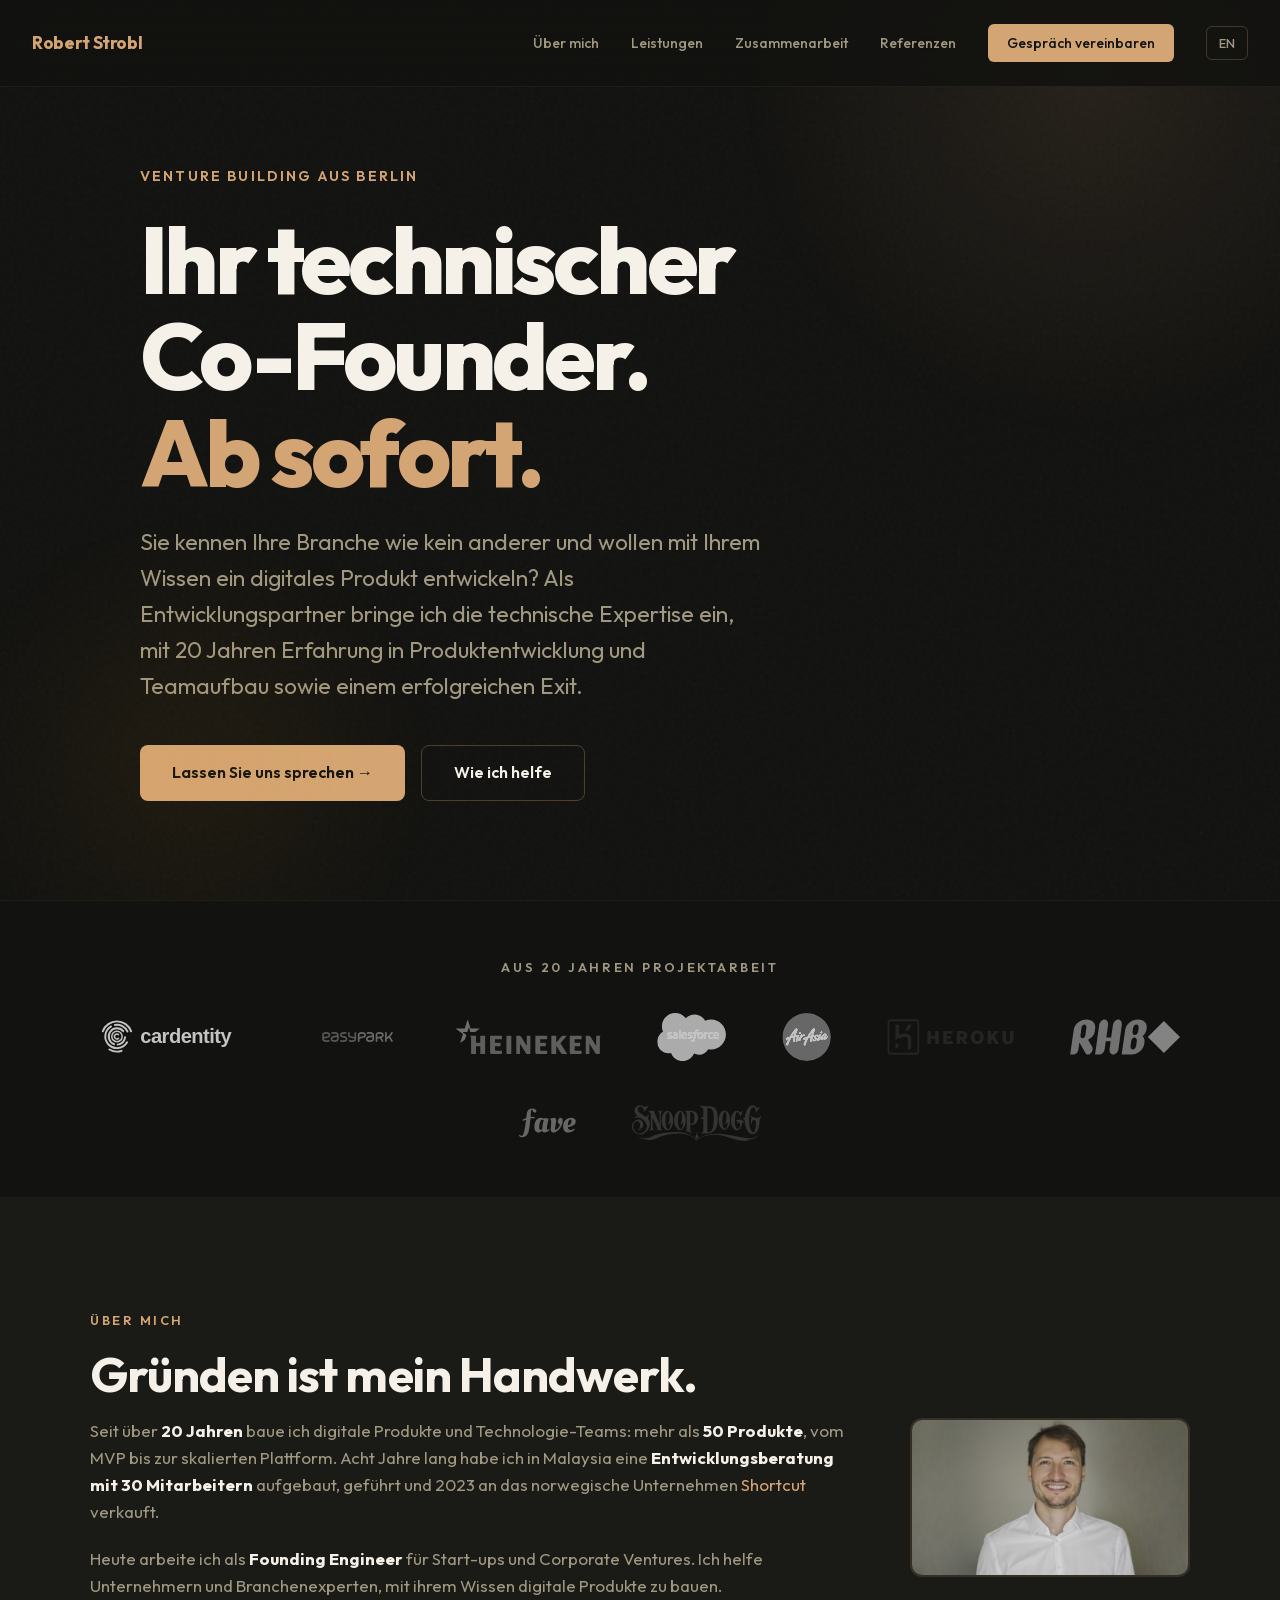
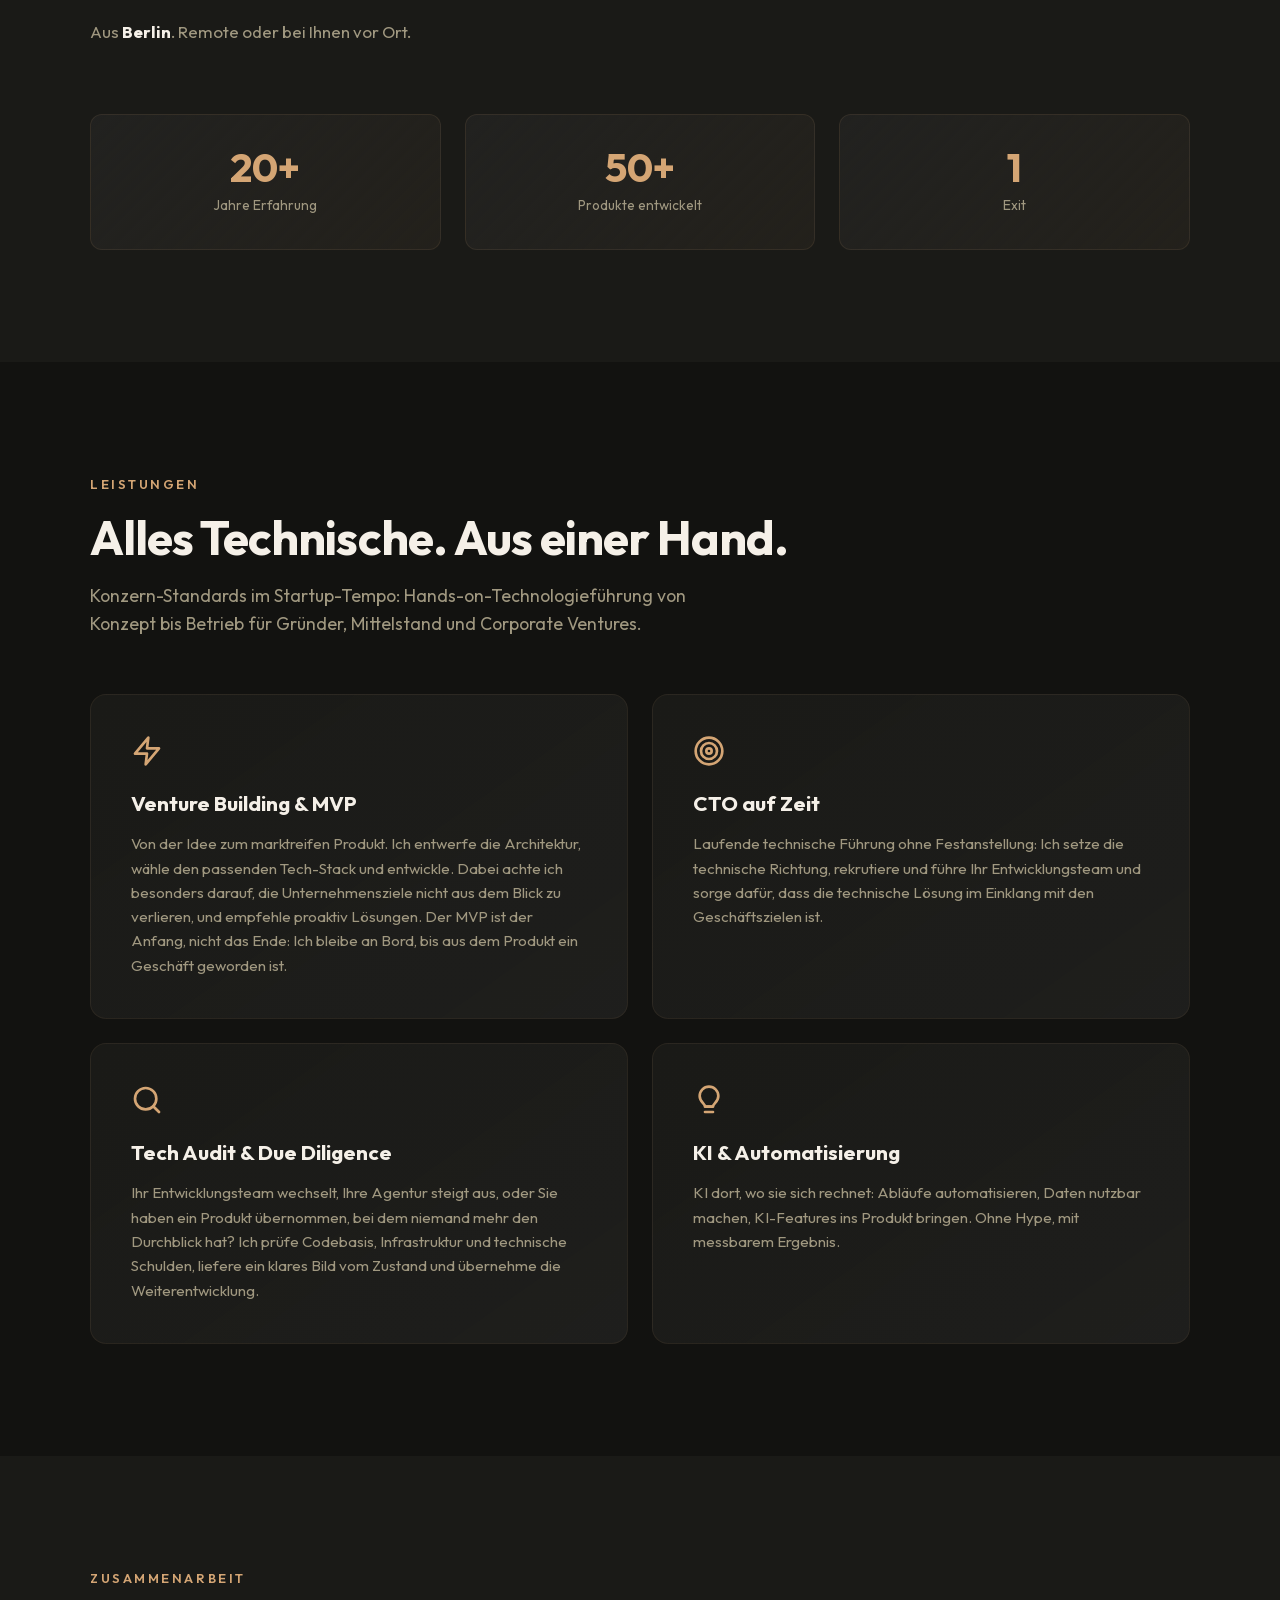
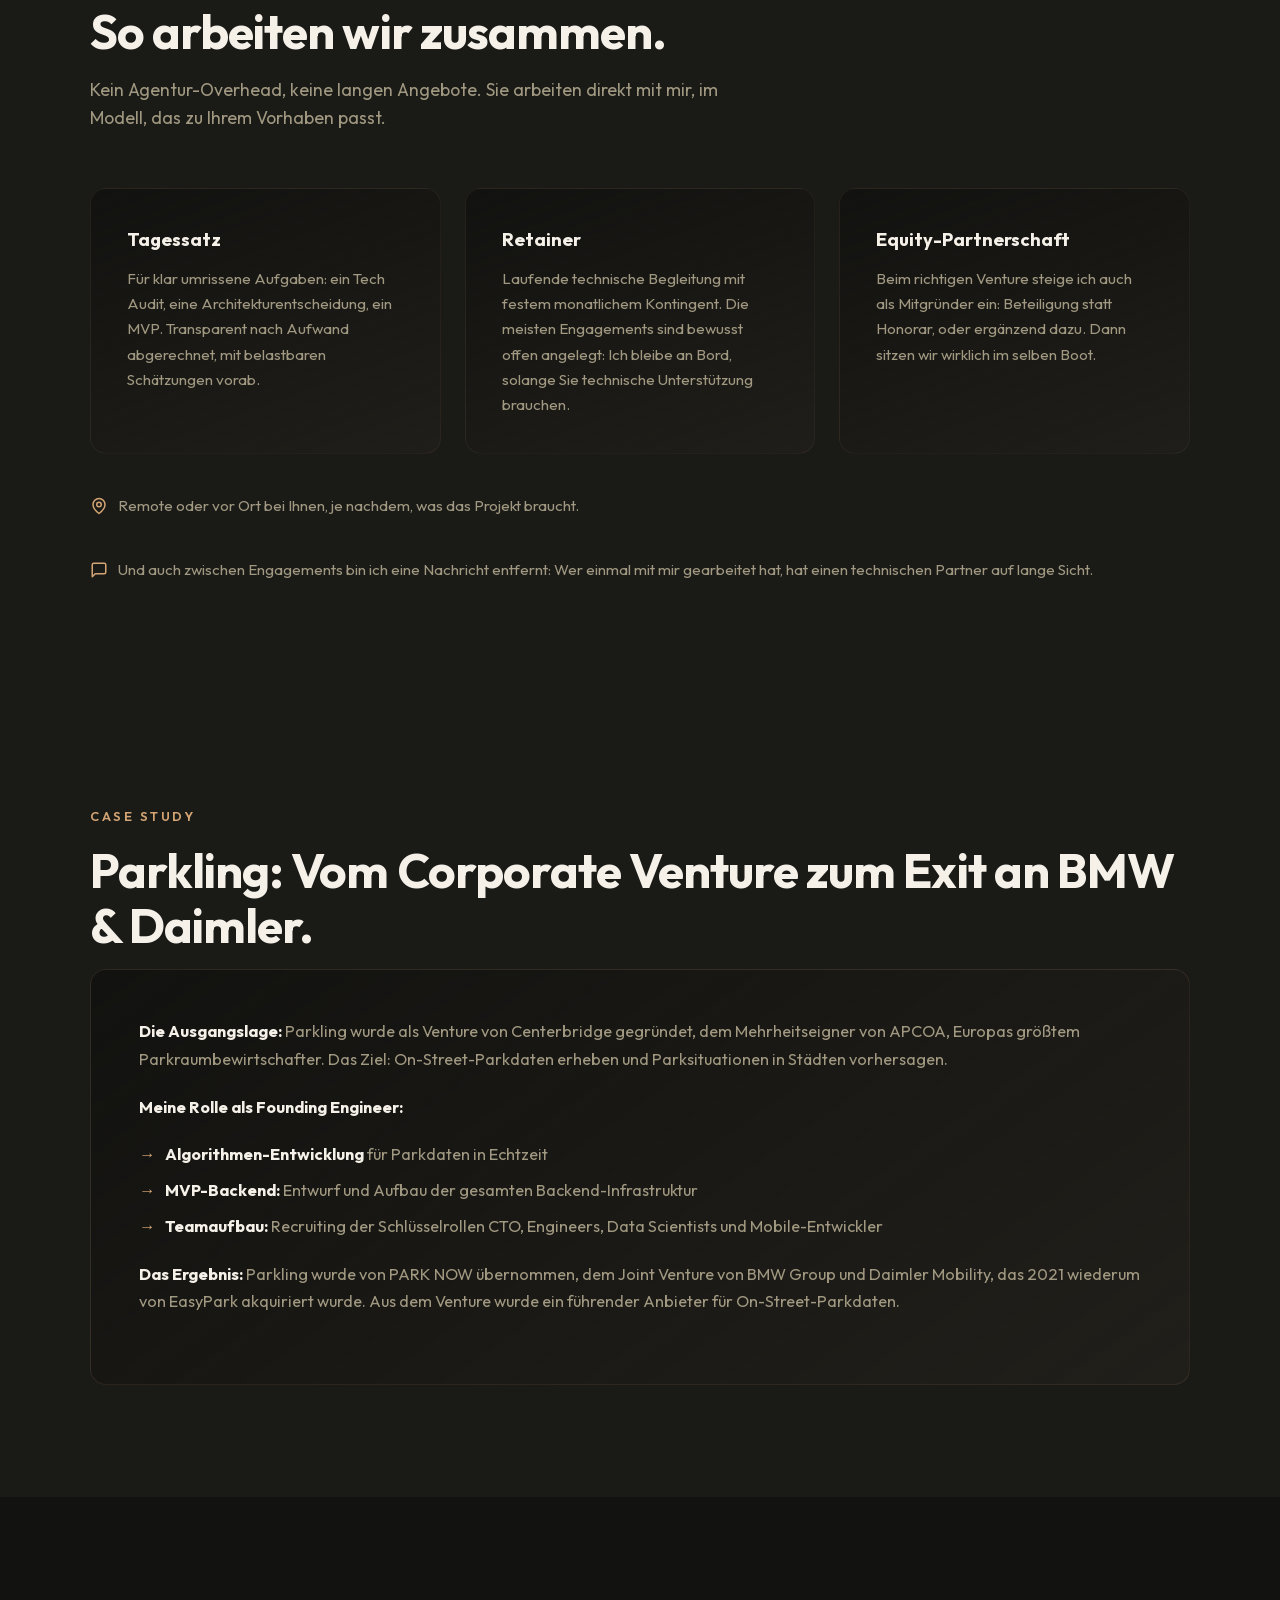
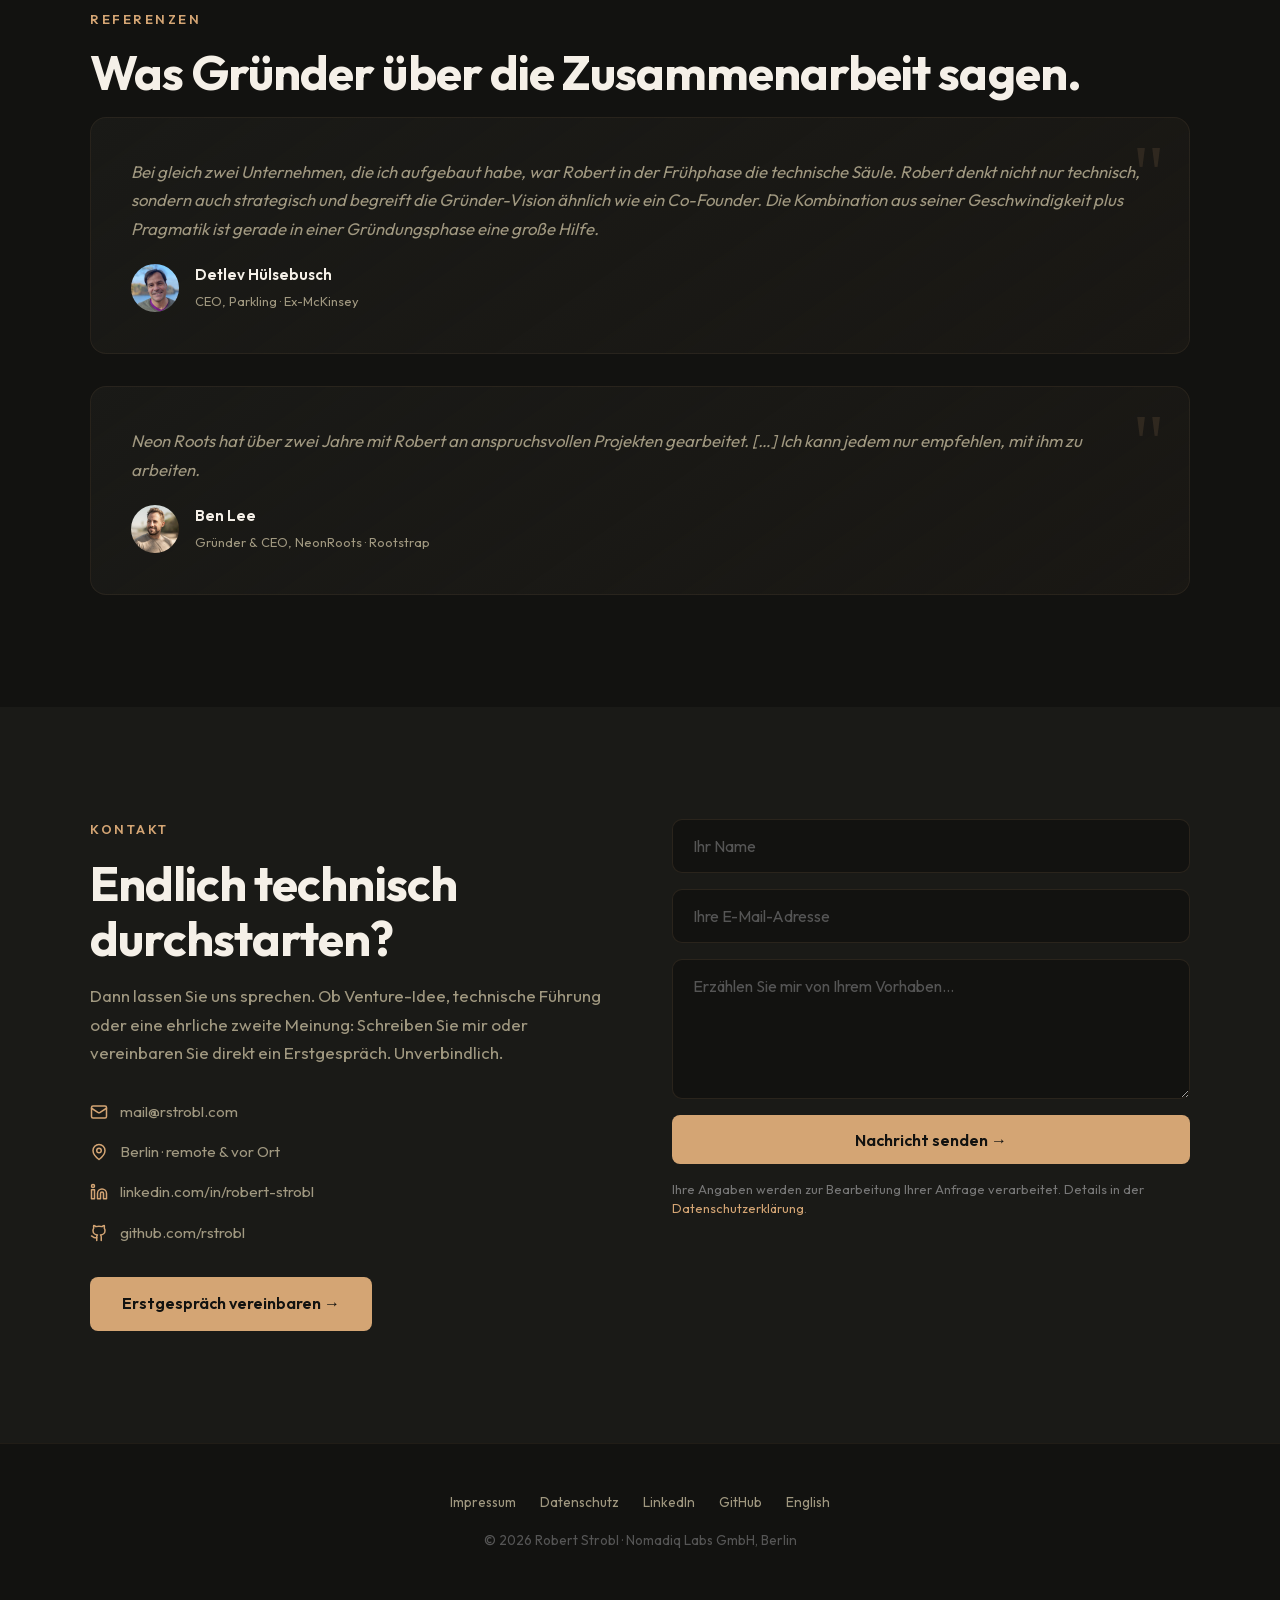
==== commit 976feaf3: "Refine copy: sharper hero, service cards, fewer em-dashes - Hero: question-form intro, "Venture Buil" ====
--- a/index.html
+++ b/index.html
@@ -55,9 +55,9 @@
 
 <section class="hero">
   <div class="hero-inner">
-    <div class="hero-label">CTO auf Zeit · Venture Building · Berlin</div>
+    <div class="hero-label">Venture Building aus Berlin</div>
     <h1>Ihr technischer<br>Co-Founder.<br><span>Ab sofort.</span></h1>
-    <p>Sie kennen Ihre Branche wie kein anderer — und wollen daraus ein digitales Geschäft machen. Ich bringe 20&nbsp;Jahre Erfahrung aus Produktentwicklung, Teamaufbau und einem erfolgreichen Exit mit: als CTO auf Zeit, Entwicklungspartner oder Mitgründer.</p>
+    <p>Sie kennen Ihre Branche wie kein anderer und wollen mit Ihrem Wissen ein digitales Produkt entwickeln? Als Entwicklungspartner bringe ich die technische Expertise ein, mit 20 Jahren Erfahrung in Produktentwicklung und Teamaufbau sowie einem erfolgreichen Exit.</p>
     <div class="hero-btns">
       <a href="https://calendly.com/robertstrobl/30mins" target="_blank" rel="noopener" class="btn btn-primary">Lassen Sie uns sprechen →</a>
       <a href="#services" class="btn btn-outline">Wie ich helfe</a>
@@ -86,8 +86,8 @@
     <div class="section-title">Gründen ist mein Handwerk.</div>
     <div class="about-grid">
       <div class="about-text">
-        <p>Seit über <strong>20 Jahren</strong> baue ich digitale Produkte und Technologie-Teams — mehr als <strong>50 Produkte</strong>, vom MVP bis zur skalierten Plattform. Acht Jahre lang habe ich in Malaysia eine <strong>Entwicklungsberatung mit 30 Mitarbeitern</strong> aufgebaut und geführt — 2023 an das norwegische Unternehmen <a href="https://shortcut.my/" target="_blank" rel="noopener">Shortcut</a> verkauft.</p>
-        <p>Heute arbeite ich als <strong>Founding Engineer</strong> für Start-ups und Corporate Ventures — und helfe Unternehmern und Branchenexperten, aus ihrem Wissen digitale Geschäfte zu machen: von der Architektur über das Team bis zum Launch.</p>
+        <p>Seit über <strong>20 Jahren</strong> baue ich digitale Produkte und Technologie-Teams: mehr als <strong>50 Produkte</strong>, vom MVP bis zur skalierten Plattform. Acht Jahre lang habe ich in Malaysia eine <strong>Entwicklungsberatung mit 30 Mitarbeitern</strong> aufgebaut, geführt und 2023 an das norwegische Unternehmen <a href="https://shortcut.my/" target="_blank" rel="noopener">Shortcut</a> verkauft.</p>
+        <p>Heute arbeite ich als <strong>Founding Engineer</strong> für Start-ups und Corporate Ventures. Ich helfe Unternehmern und Branchenexperten, mit ihrem Wissen digitale Produkte zu bauen.</p>
         <p>Aus <strong>Berlin</strong>. Remote oder bei Ihnen vor Ort.</p>
       </div>
       <img src="robert-v2.jpg" alt="Robert Strobl" class="about-photo" loading="lazy">
@@ -106,27 +106,27 @@
   <div class="container">
     <div class="section-label">Leistungen</div>
     <div class="section-title">Alles Technische. Aus einer Hand.</div>
-    <div class="section-sub">Hands-on-Technologieführung für Gründer und Unternehmen, die Klarheit und Tempo brauchen — vom Konzept bis zum laufenden Betrieb.</div>
+    <div class="section-sub">Konzern-Standards im Startup-Tempo: Hands-on-Technologieführung von Konzept bis Betrieb für Gründer, Mittelstand und Corporate Ventures.</div>
     <div class="services-grid">
       <div class="service-card reveal">
         <div class="service-icon"><svg xmlns="http://www.w3.org/2000/svg" width="32" height="32" viewBox="0 0 24 24" fill="none" stroke="currentColor" stroke-width="2" stroke-linecap="round" stroke-linejoin="round"><polygon points="13 2 3 14 12 14 11 22 21 10 12 10 13 2"/></svg></div>
         <h3>Venture Building &amp; MVP</h3>
-        <p>Von der Idee zum marktreifen Produkt — am liebsten als SaaS: Ich entwerfe die Architektur, wähle den passenden Tech-Stack und entwickle selbst mit. Grob skizzierte Features werden pragmatisch zu funktionierenden Lösungen — schnell, kostenbewusst und mit Vorhersagen zu Zeit und Budget, die halten.</p>
+        <p>Von der Idee zum marktreifen Produkt. Ich entwerfe die Architektur, wähle den passenden Tech-Stack und entwickle. Dabei achte ich besonders darauf, die Unternehmensziele nicht aus dem Blick zu verlieren, und empfehle proaktiv Lösungen. Der MVP ist der Anfang, nicht das Ende: Ich bleibe an Bord, bis aus dem Produkt ein Geschäft geworden ist.</p>
       </div>
       <div class="service-card reveal">
         <div class="service-icon"><svg xmlns="http://www.w3.org/2000/svg" width="32" height="32" viewBox="0 0 24 24" fill="none" stroke="currentColor" stroke-width="2" stroke-linecap="round" stroke-linejoin="round"><circle cx="12" cy="12" r="10"/><circle cx="12" cy="12" r="6"/><circle cx="12" cy="12" r="2"/></svg></div>
         <h3>CTO auf Zeit</h3>
-        <p>Laufende technische Führung ohne Festanstellung: Ich setze die technische Richtung, rekrutiere und führe Ihr Entwicklungsteam und sorge dafür, dass Technologie den Geschäftszielen dient — eingebettet in Ihr Unternehmen, so lange Sie mich brauchen.</p>
+        <p>Laufende technische Führung ohne Festanstellung: Ich setze die technische Richtung, rekrutiere und führe Ihr Entwicklungsteam und sorge dafür, dass die technische Lösung im Einklang mit den Geschäftszielen ist.</p>
       </div>
       <div class="service-card reveal">
         <div class="service-icon"><svg xmlns="http://www.w3.org/2000/svg" width="32" height="32" viewBox="0 0 24 24" fill="none" stroke="currentColor" stroke-width="2" stroke-linecap="round" stroke-linejoin="round"><circle cx="11" cy="11" r="8"/><line x1="21" y1="21" x2="16.65" y2="16.65"/></svg></div>
         <h3>Tech Audit &amp; Due Diligence</h3>
-        <p>Ihr Entwicklungsteam wechselt, Ihre Agentur steigt aus — oder Sie haben ein Produkt geerbt, das niemand mehr durchblickt? Ich prüfe Codebasis, Infrastruktur und technische Schulden, liefere ein klares Bild vom Zustand und übernehme auf Wunsch die Weiterentwicklung. Auch als Due Diligence vor Investment oder Kauf.</p>
+        <p>Ihr Entwicklungsteam wechselt, Ihre Agentur steigt aus, oder Sie haben ein Produkt übernommen, bei dem niemand mehr den Durchblick hat? Ich prüfe Codebasis, Infrastruktur und technische Schulden, liefere ein klares Bild vom Zustand und übernehme die Weiterentwicklung.</p>
       </div>
       <div class="service-card reveal">
         <div class="service-icon"><svg xmlns="http://www.w3.org/2000/svg" width="32" height="32" viewBox="0 0 24 24" fill="none" stroke="currentColor" stroke-width="2" stroke-linecap="round" stroke-linejoin="round"><path d="M12 2a7 7 0 0 1 7 7c0 2.4-1.2 4-2.5 5.4-.9 1-1.5 1.7-1.5 2.6h-6c0-.9-.6-1.6-1.5-2.6C6.2 13 5 11.4 5 9a7 7 0 0 1 7-7Z"/><path d="M9 21h6"/><path d="M10 17h4"/></svg></div>
-        <h3>KI- &amp; Datenlösungen</h3>
-        <p>Vom branchenspezifischen KI-Anwendungsfall bis zur Datenstrategie: Ich entwickle KI-Lösungen, die auf Ihr Fachwissen zugeschnitten sind — für Automatisierung, bessere Entscheidungen und neue digitale Produkte.</p>
+        <h3>KI &amp; Automatisierung</h3>
+        <p>KI dort, wo sie sich rechnet: Abläufe automatisieren, Daten nutzbar machen, KI-Features ins Produkt bringen. Ohne Hype, mit messbarem Ergebnis.</p>
       </div>
     </div>
   </div>
@@ -136,7 +136,7 @@
   <div class="container">
     <div class="section-label">Zusammenarbeit</div>
     <div class="section-title">So arbeiten wir zusammen.</div>
-    <div class="section-sub">Kein Agentur-Overhead, keine langen Angebote. Sie arbeiten direkt mit mir — im Modell, das zu Ihrem Vorhaben passt.</div>
+    <div class="section-sub">Kein Agentur-Overhead, keine langen Angebote. Sie arbeiten direkt mit mir, im Modell, das zu Ihrem Vorhaben passt.</div>
     <div class="engage-grid">
       <div class="engage-card reveal">
         <h3>Tagessatz</h3>
@@ -144,20 +144,20 @@
       </div>
       <div class="engage-card reveal">
         <h3>Retainer</h3>
-        <p>Laufende technische Begleitung mit festem monatlichem Kontingent. Die meisten Engagements sind bewusst offen angelegt — ich bleibe an Bord, solange Sie technische Unterstützung brauchen.</p>
+        <p>Laufende technische Begleitung mit festem monatlichem Kontingent. Die meisten Engagements sind bewusst offen angelegt: Ich bleibe an Bord, solange Sie technische Unterstützung brauchen.</p>
       </div>
       <div class="engage-card reveal">
         <h3>Equity-Partnerschaft</h3>
-        <p>Beim richtigen Venture steige ich auch als Mitgründer ein: Beteiligung statt — oder ergänzend zu — Honorar. Dann sitzen wir wirklich im selben Boot.</p>
+        <p>Beim richtigen Venture steige ich auch als Mitgründer ein: Beteiligung statt Honorar, oder ergänzend dazu. Dann sitzen wir wirklich im selben Boot.</p>
       </div>
     </div>
     <div class="engage-note">
       <svg xmlns="http://www.w3.org/2000/svg" width="18" height="18" viewBox="0 0 24 24" fill="none" stroke="currentColor" stroke-width="2" stroke-linecap="round" stroke-linejoin="round"><path d="M20 10c0 6-8 12-8 12s-8-6-8-12a8 8 0 0 1 16 0Z"/><circle cx="12" cy="10" r="3"/></svg>
-      Remote oder vor Ort bei Ihnen — je nachdem, was das Projekt braucht.
+      Remote oder vor Ort bei Ihnen, je nachdem, was das Projekt braucht.
     </div>
     <div class="engage-note">
       <svg xmlns="http://www.w3.org/2000/svg" width="18" height="18" viewBox="0 0 24 24" fill="none" stroke="currentColor" stroke-width="2" stroke-linecap="round" stroke-linejoin="round"><path d="M21 15a2 2 0 0 1-2 2H7l-4 4V5a2 2 0 0 1 2-2h14a2 2 0 0 1 2 2z"/></svg>
-      Und auch zwischen Engagements bin ich eine Nachricht entfernt — wer einmal mit mir gearbeitet hat, hat einen technischen Partner auf lange Sicht.
+      Und auch zwischen Engagements bin ich eine Nachricht entfernt: Wer einmal mit mir gearbeitet hat, hat einen technischen Partner auf lange Sicht.
     </div>
   </div>
 </section>
@@ -167,14 +167,14 @@
     <div class="section-label">Case Study</div>
     <div class="section-title">Parkling: Vom Corporate Venture zum Exit an BMW &amp; Daimler.</div>
     <div class="case-box reveal">
-      <p><strong>Die Ausgangslage:</strong> Parkling wurde als Venture von Centerbridge gegründet, dem Mehrheitseigner von APCOA — Europas größtem Parkraumbewirtschafter. Das Ziel: On-Street-Parkdaten erheben und Parksituationen in Städten vorhersagen.</p>
+      <p><strong>Die Ausgangslage:</strong> Parkling wurde als Venture von Centerbridge gegründet, dem Mehrheitseigner von APCOA, Europas größtem Parkraumbewirtschafter. Das Ziel: On-Street-Parkdaten erheben und Parksituationen in Städten vorhersagen.</p>
       <p><strong>Meine Rolle als Founding Engineer:</strong></p>
       <ul>
         <li><strong>Algorithmen-Entwicklung</strong> für Parkdaten in Echtzeit</li>
-        <li><strong>MVP-Backend</strong> — Entwurf und Aufbau der gesamten Backend-Infrastruktur</li>
-        <li><strong>Teamaufbau</strong> — Recruiting der Schlüsselrollen: CTO, Engineers, Data Scientists und Mobile-Entwickler</li>
+        <li><strong>MVP-Backend:</strong> Entwurf und Aufbau der gesamten Backend-Infrastruktur</li>
+        <li><strong>Teamaufbau:</strong> Recruiting der Schlüsselrollen CTO, Engineers, Data Scientists und Mobile-Entwickler</li>
       </ul>
-      <p><strong>Das Ergebnis:</strong> Parkling wurde von PARK NOW übernommen, dem Joint Venture von BMW Group und Daimler Mobility — das 2021 wiederum von EasyPark akquiriert wurde. Aus dem Venture wurde ein führender Anbieter für On-Street-Parkdaten.</p>
+      <p><strong>Das Ergebnis:</strong> Parkling wurde von PARK NOW übernommen, dem Joint Venture von BMW Group und Daimler Mobility, das 2021 wiederum von EasyPark akquiriert wurde. Aus dem Venture wurde ein führender Anbieter für On-Street-Parkdaten.</p>
     </div>
   </div>
 </section>
@@ -214,9 +214,9 @@
       <div class="contact-info">
         <div class="section-label">Kontakt</div>
         <div class="section-title">Endlich technisch durchstarten?</div>
-        <p>Dann lassen Sie uns sprechen: ob Venture-Idee, technische Führung oder eine ehrliche zweite Meinung — schreiben Sie mir oder vereinbaren Sie direkt ein Erstgespräch. Unverbindlich.</p>
+        <p>Dann lassen Sie uns sprechen. Ob Venture-Idee, technische Führung oder eine ehrliche zweite Meinung: Schreiben Sie mir oder vereinbaren Sie direkt ein Erstgespräch. Unverbindlich.</p>
         <div class="contact-detail"><span class="contact-icon"><svg xmlns="http://www.w3.org/2000/svg" width="18" height="18" viewBox="0 0 24 24" fill="none" stroke="currentColor" stroke-width="2" stroke-linecap="round" stroke-linejoin="round"><rect width="20" height="16" x="2" y="4" rx="2"/><path d="m22 7-8.97 5.7a1.94 1.94 0 0 1-2.06 0L2 7"/></svg></span> <a href="mailto:mail@rstrobl.com">mail@rstrobl.com</a></div>
-        <div class="contact-detail"><span class="contact-icon"><svg xmlns="http://www.w3.org/2000/svg" width="18" height="18" viewBox="0 0 24 24" fill="none" stroke="currentColor" stroke-width="2" stroke-linecap="round" stroke-linejoin="round"><path d="M20 10c0 6-8 12-8 12s-8-6-8-12a8 8 0 0 1 16 0Z"/><circle cx="12" cy="10" r="3"/></svg></span> Berlin — remote &amp; vor Ort</div>
+        <div class="contact-detail"><span class="contact-icon"><svg xmlns="http://www.w3.org/2000/svg" width="18" height="18" viewBox="0 0 24 24" fill="none" stroke="currentColor" stroke-width="2" stroke-linecap="round" stroke-linejoin="round"><path d="M20 10c0 6-8 12-8 12s-8-6-8-12a8 8 0 0 1 16 0Z"/><circle cx="12" cy="10" r="3"/></svg></span> Berlin · remote &amp; vor Ort</div>
         <div class="contact-detail"><span class="contact-icon"><svg xmlns="http://www.w3.org/2000/svg" width="18" height="18" viewBox="0 0 24 24" fill="none" stroke="currentColor" stroke-width="2" stroke-linecap="round" stroke-linejoin="round"><path d="M16 8a6 6 0 0 1 6 6v7h-4v-7a2 2 0 0 0-2-2 2 2 0 0 0-2 2v7h-4v-7a6 6 0 0 1 6-6z"/><rect width="4" height="12" x="2" y="9"/><circle cx="4" cy="4" r="2"/></svg></span> <a href="https://www.linkedin.com/in/robert-strobl/" target="_blank" rel="noopener">linkedin.com/in/robert-strobl</a></div>
         <div class="contact-detail"><span class="contact-icon"><svg xmlns="http://www.w3.org/2000/svg" width="18" height="18" viewBox="0 0 24 24" fill="none" stroke="currentColor" stroke-width="2" stroke-linecap="round" stroke-linejoin="round"><path d="M15 22v-4a4.8 4.8 0 0 0-1-3.5c3 0 6-2 6-5.5.08-1.25-.27-2.48-1-3.5.28-1.15.28-2.35 0-3.5 0 0-1 0-3 1.5-2.64-.5-5.36-.5-8 0C6 2 5 2 5 2c-.3 1.15-.3 2.35 0 3.5A5.403 5.403 0 0 0 4 9c0 3.5 3 5.5 6 5.5-.39.49-.68 1.05-.85 1.65-.17.6-.22 1.23-.15 1.85v4"/><path d="M9 18c-4.51 2-5-2-7-2"/></svg></span> <a href="https://github.com/rstrobl" target="_blank" rel="noopener">github.com/rstrobl</a></div>
         <div class="contact-calendly">
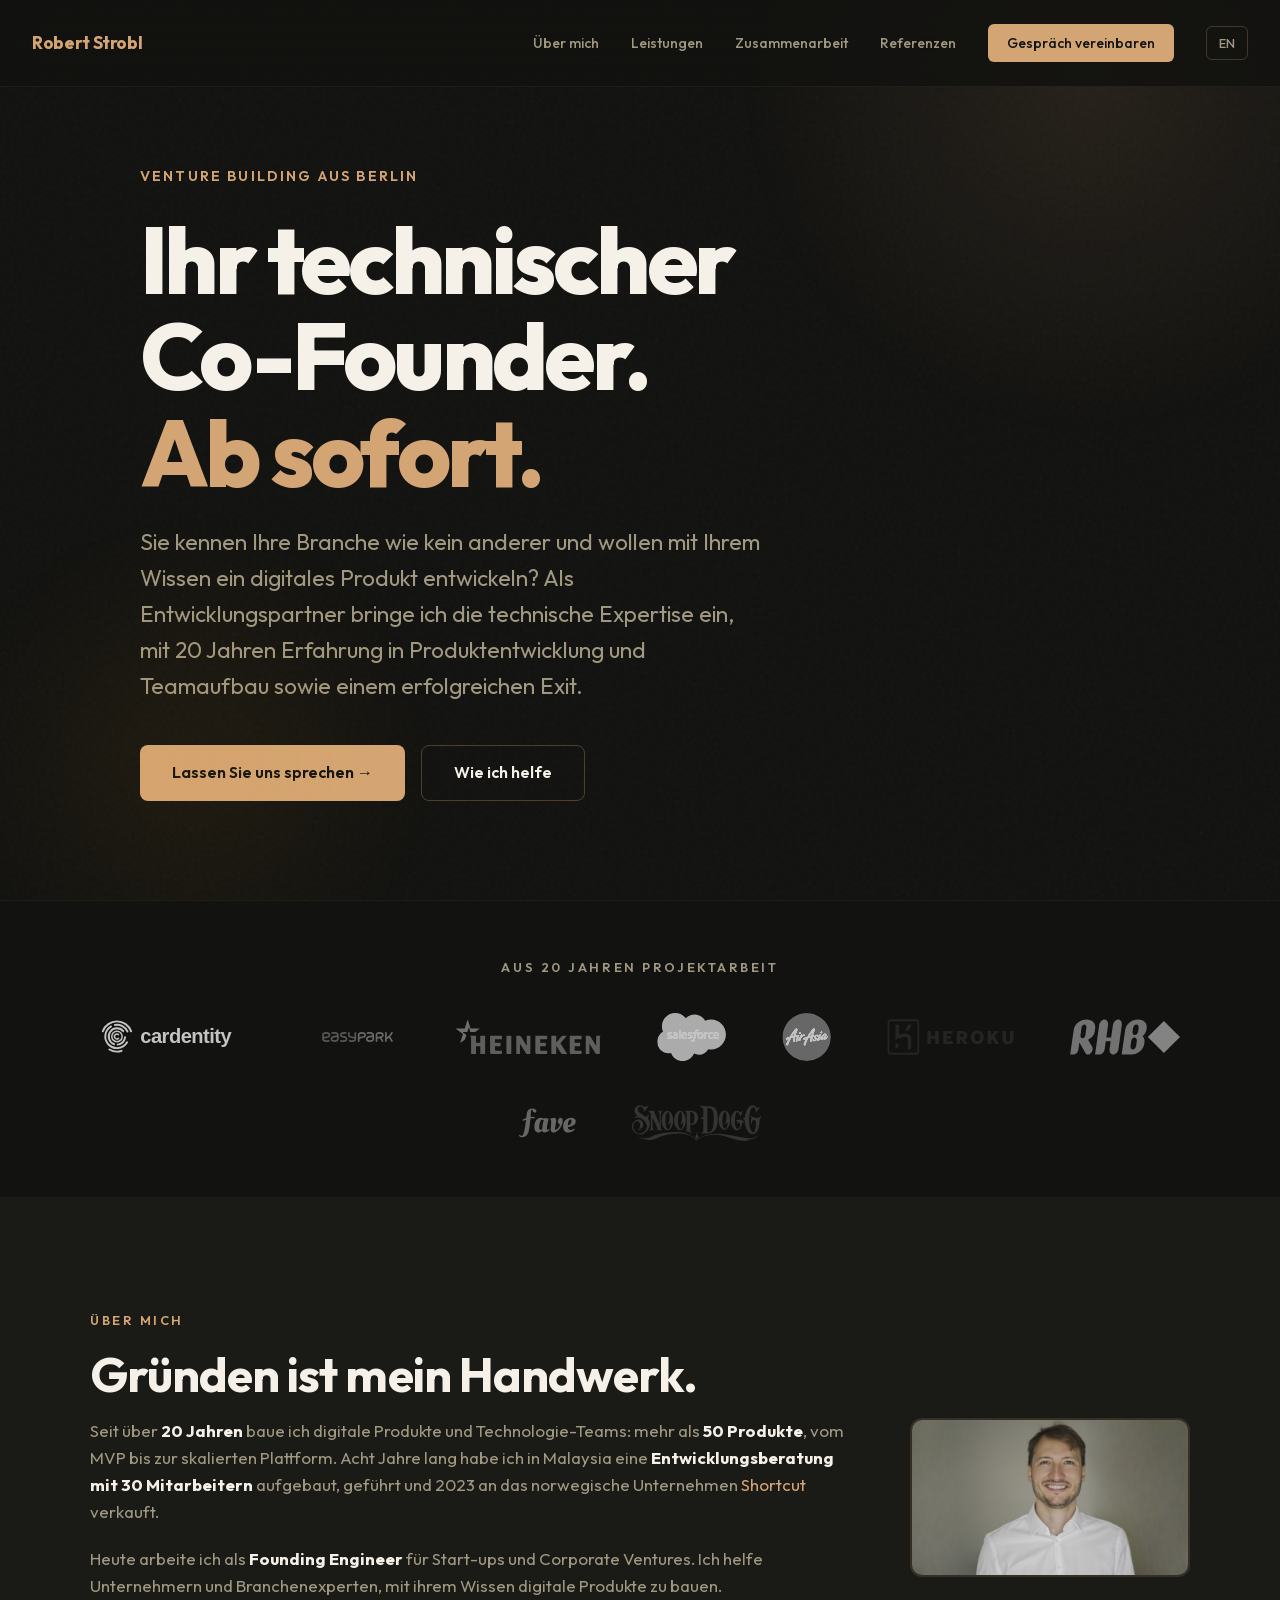
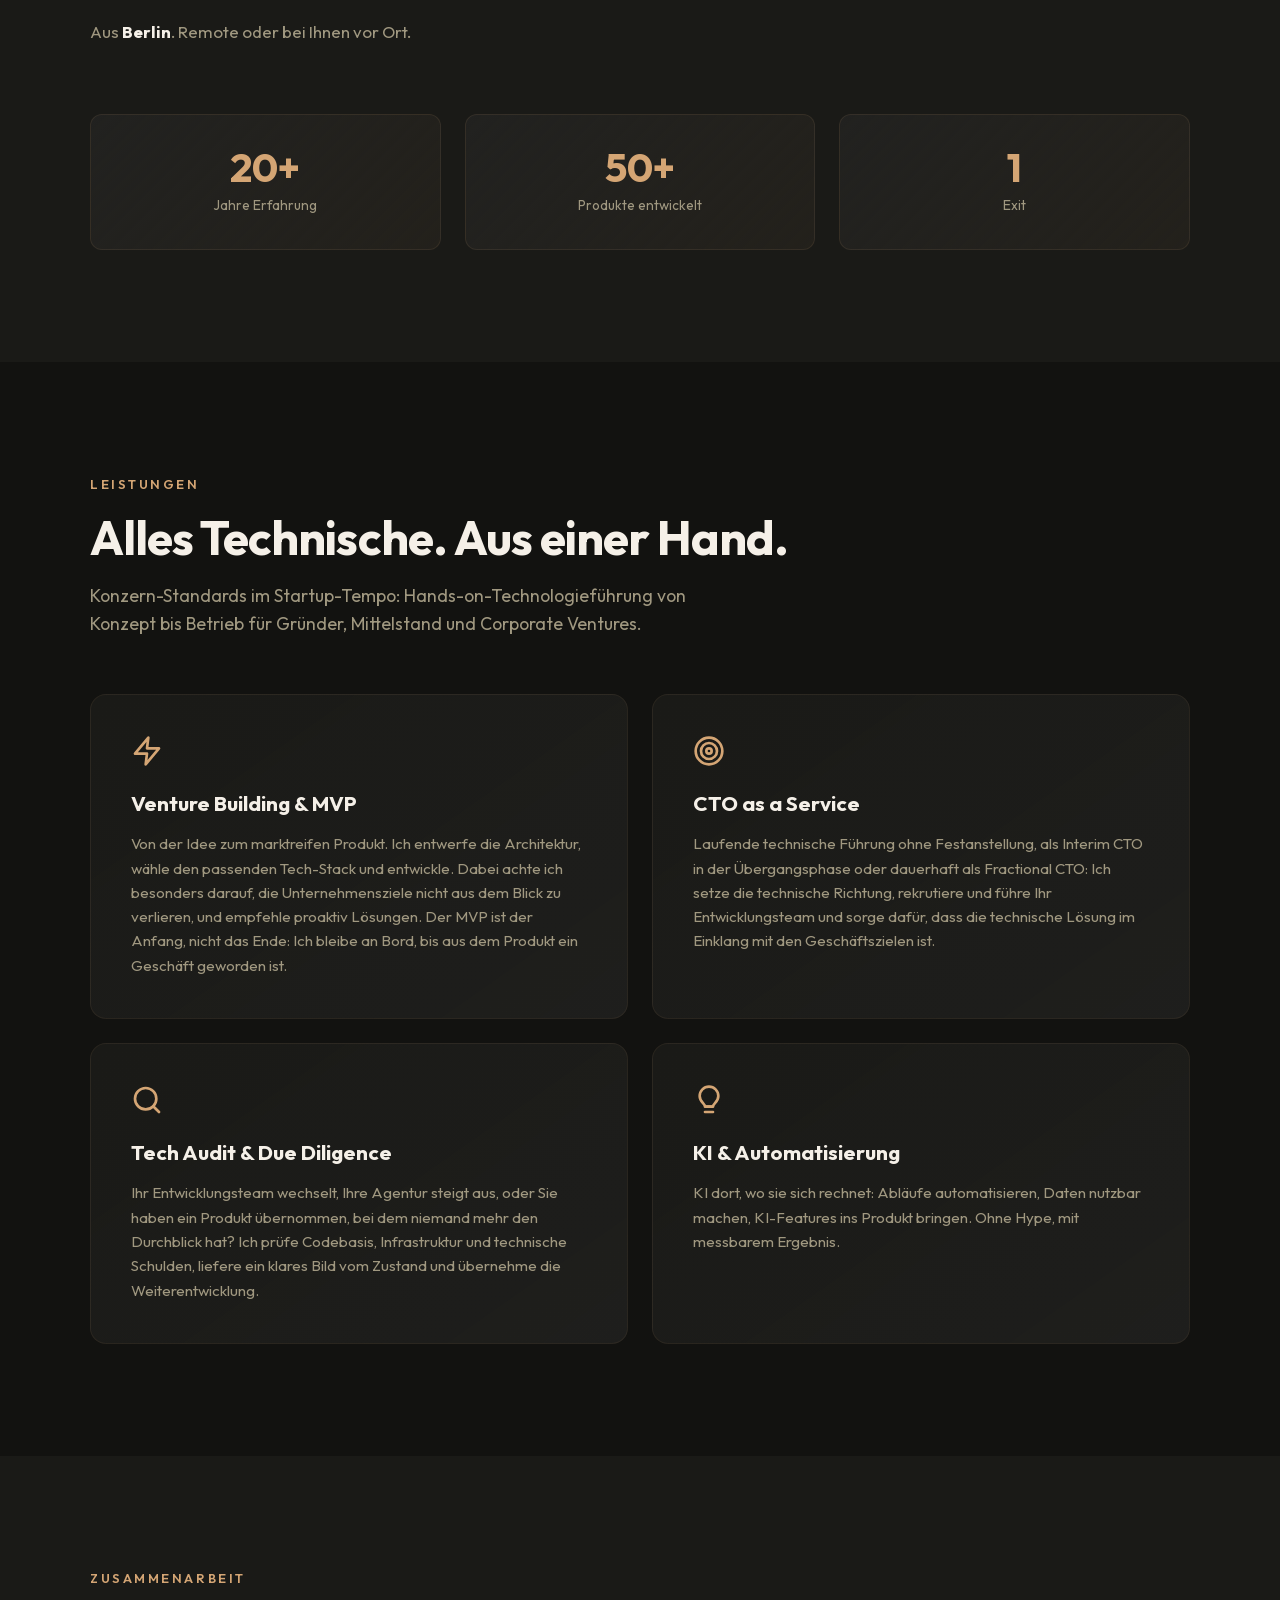
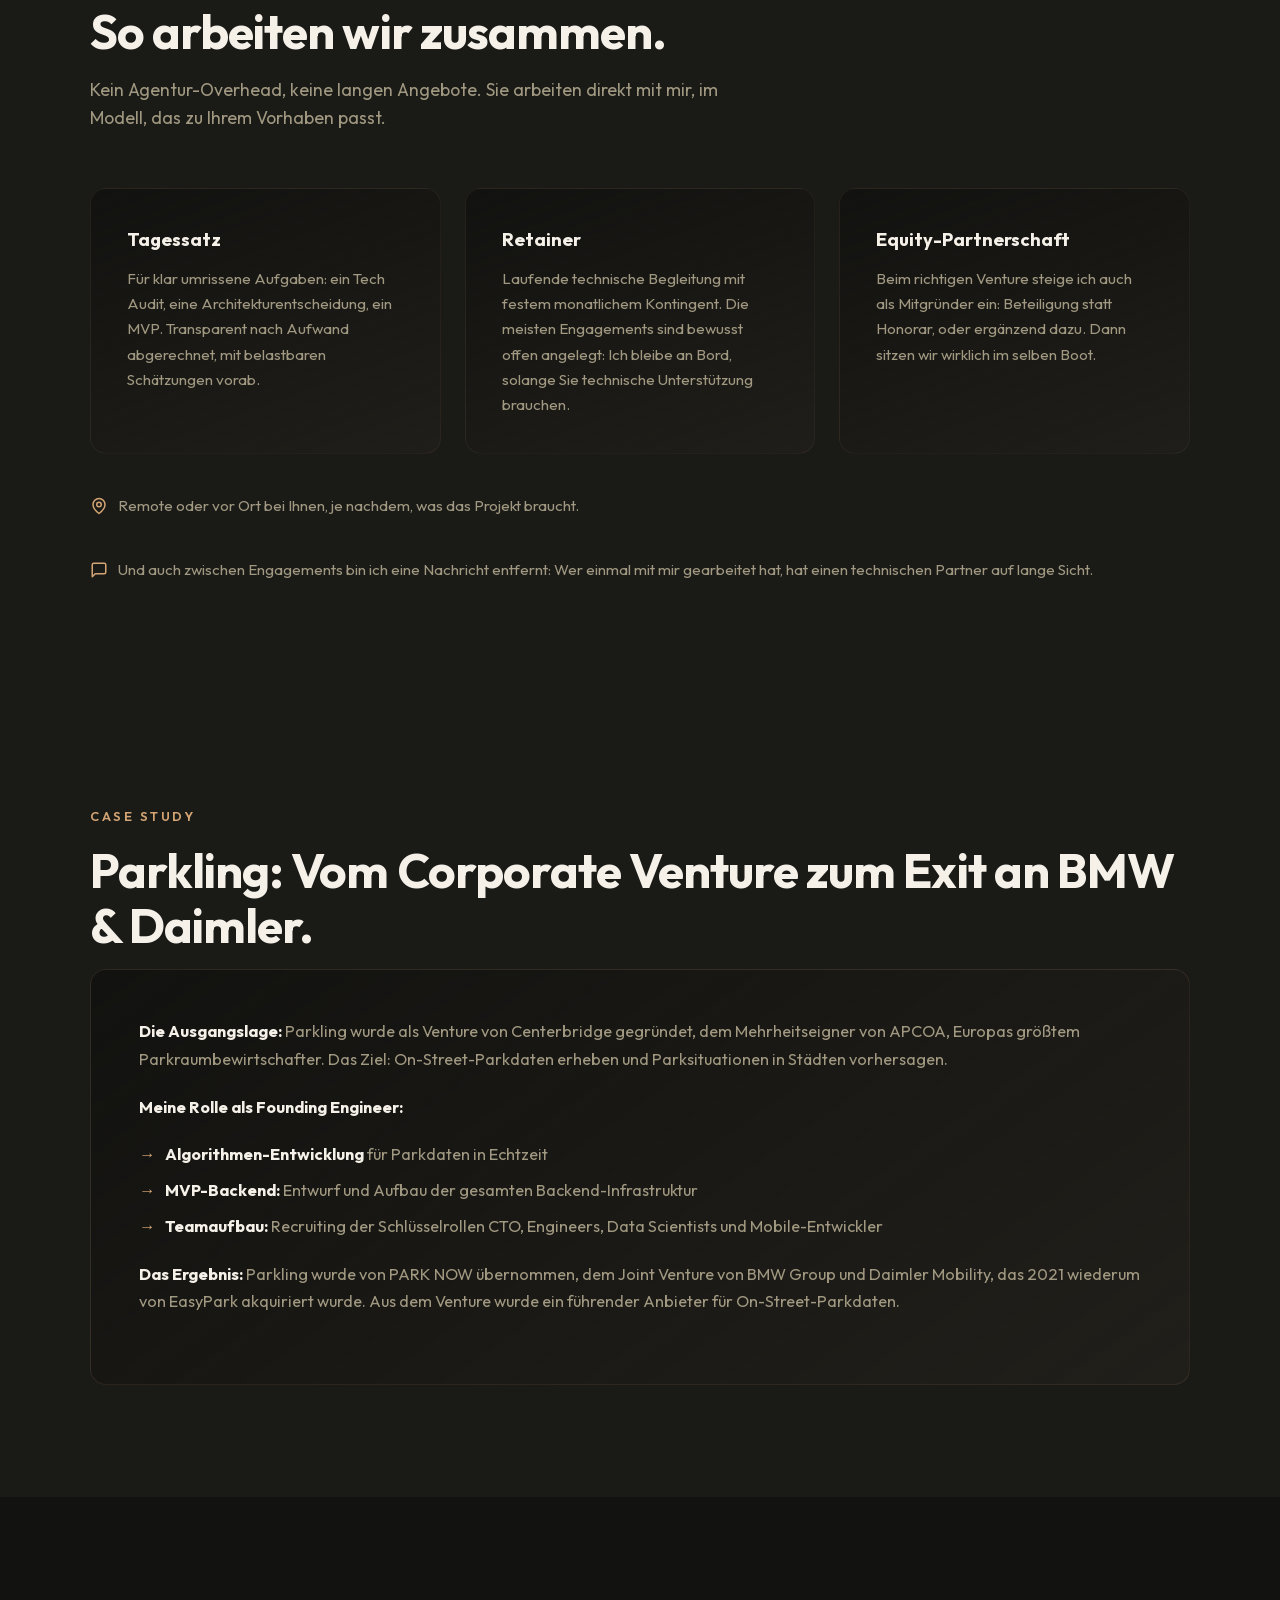
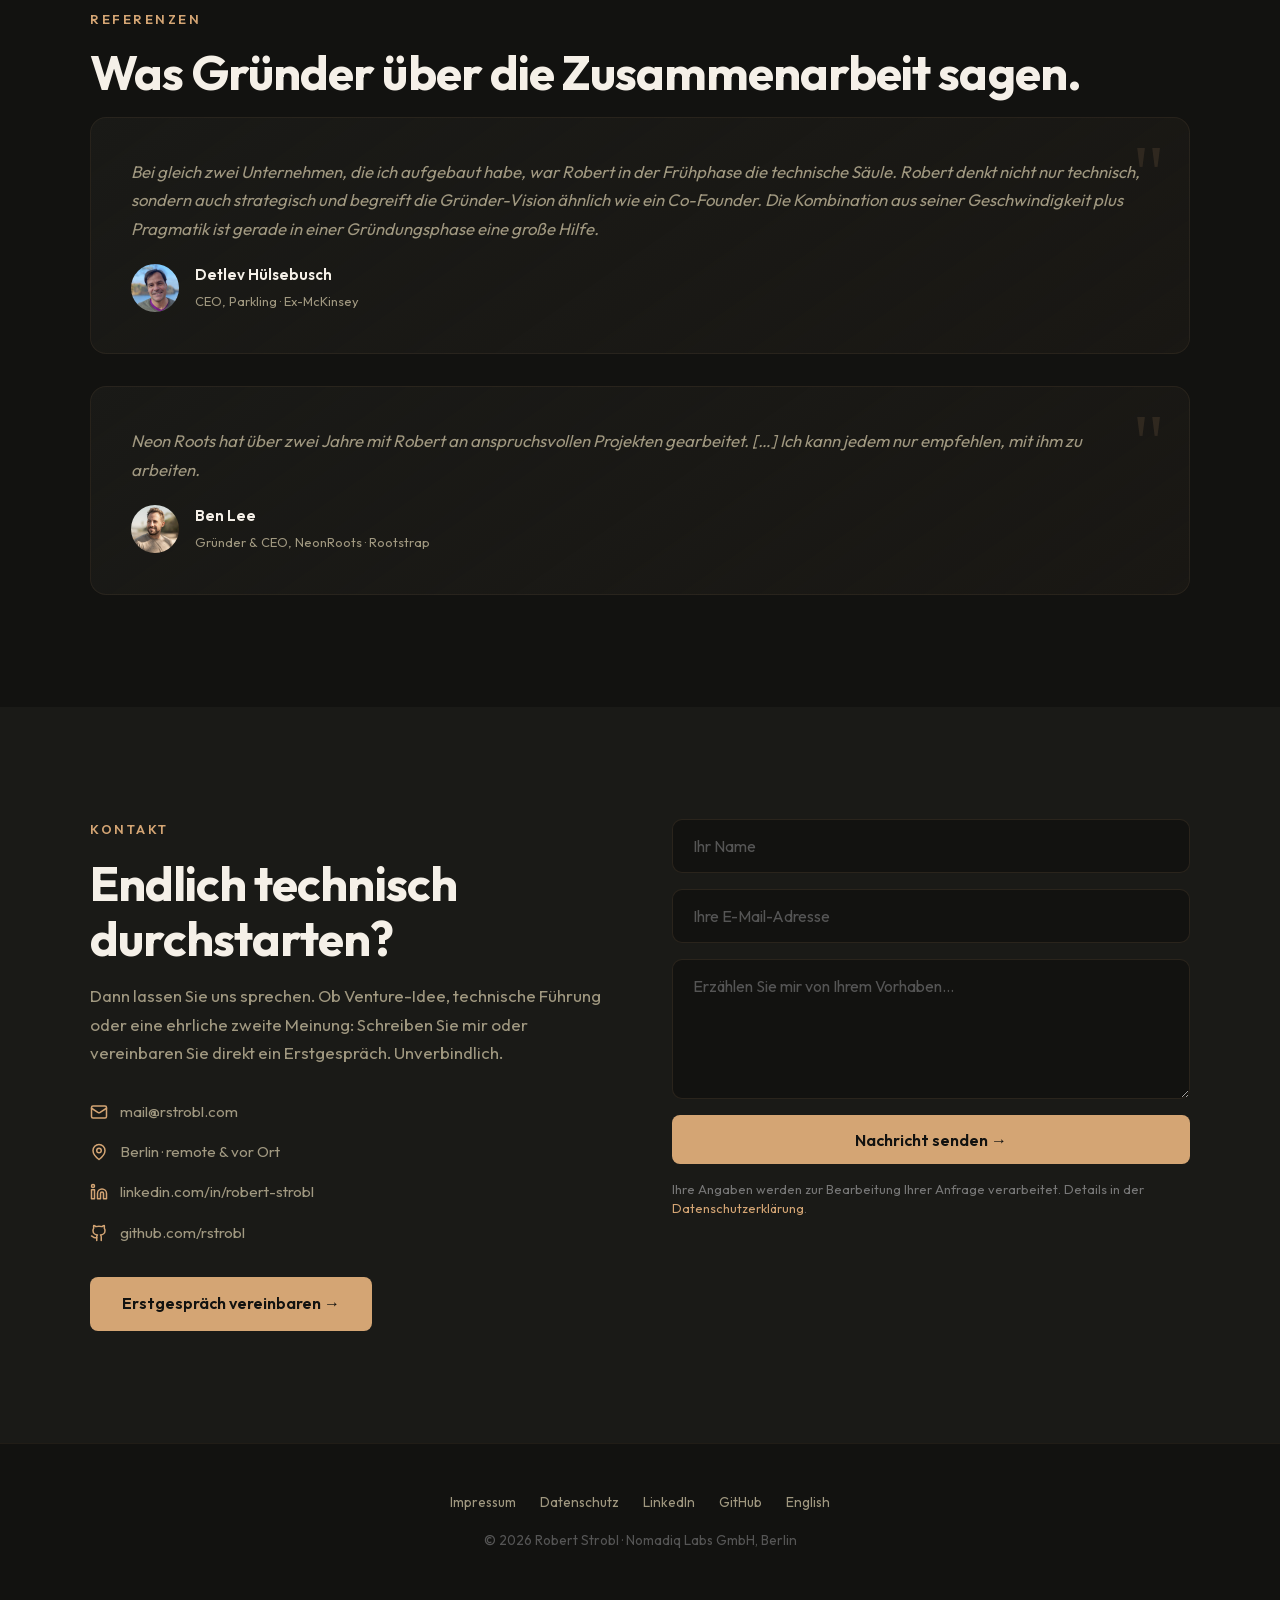
==== commit 83266c76: "Adopt market terms: CTO as a Service, Interim/Fractional CTO "CTO auf Zeit" is not what the German m" ====
--- a/index.html
+++ b/index.html
@@ -3,16 +3,16 @@
 <head>
 <meta charset="UTF-8">
 <meta name="viewport" content="width=device-width, initial-scale=1.0">
-<title>Robert Strobl — CTO auf Zeit &amp; Venture Building | Berlin</title>
-<meta name="description" content="Ihr technischer Co-Founder, ab sofort: MVP-Entwicklung, CTO auf Zeit, Tech Due Diligence und KI-Lösungen. 20+ Jahre Erfahrung, erfolgreicher Exit. Berlin, remote und vor Ort.">
+<title>Robert Strobl — Technischer Co-Founder &amp; CTO as a Service | Berlin</title>
+<meta name="description" content="Ihr technischer Co-Founder, ab sofort: MVP-Entwicklung, CTO as a Service, Tech Due Diligence und KI-Lösungen. Externer CTO mit 20+ Jahren Erfahrung und Exit. Berlin, remote und vor Ort.">
 <meta name="author" content="Robert Strobl">
 <link rel="canonical" href="https://rstrobl.com/">
 <link rel="alternate" hreflang="de" href="https://rstrobl.com/">
 <link rel="alternate" hreflang="en" href="https://rstrobl.com/en/">
 <link rel="alternate" hreflang="x-default" href="https://rstrobl.com/">
 <meta property="og:type" content="website">
-<meta property="og:title" content="Robert Strobl — CTO auf Zeit & Venture Building">
-<meta property="og:description" content="Ihr technischer Co-Founder, ab sofort: MVP-Entwicklung, CTO auf Zeit, Tech Due Diligence und KI-Lösungen. 20+ Jahre Erfahrung, erfolgreicher Exit.">
+<meta property="og:title" content="Robert Strobl — Technischer Co-Founder & CTO as a Service">
+<meta property="og:description" content="Ihr technischer Co-Founder, ab sofort: MVP-Entwicklung, CTO as a Service, Tech Due Diligence und KI-Lösungen. Externer CTO mit 20+ Jahren Erfahrung und Exit.">
 <meta property="og:url" content="https://rstrobl.com/">
 <meta property="og:site_name" content="Robert Strobl">
 <meta property="og:locale" content="de_DE">
@@ -26,7 +26,7 @@
   "@type": "Person",
   "name": "Robert Strobl",
   "jobTitle": "Fractional CTO",
-  "description": "CTO auf Zeit und technischer Co-Founder für Venture Building, MVP-Entwicklung, Tech Due Diligence und KI-Lösungen.",
+  "description": "CTO as a Service und technischer Co-Founder für Venture Building, MVP-Entwicklung, Tech Due Diligence und KI-Lösungen.",
   "url": "https://rstrobl.com/",
   "image": "https://rstrobl.com/robert-v2.jpg",
   "email": "mailto:mail@rstrobl.com",
@@ -115,8 +115,8 @@
       </div>
       <div class="service-card reveal">
         <div class="service-icon"><svg xmlns="http://www.w3.org/2000/svg" width="32" height="32" viewBox="0 0 24 24" fill="none" stroke="currentColor" stroke-width="2" stroke-linecap="round" stroke-linejoin="round"><circle cx="12" cy="12" r="10"/><circle cx="12" cy="12" r="6"/><circle cx="12" cy="12" r="2"/></svg></div>
-        <h3>CTO auf Zeit</h3>
-        <p>Laufende technische Führung ohne Festanstellung: Ich setze die technische Richtung, rekrutiere und führe Ihr Entwicklungsteam und sorge dafür, dass die technische Lösung im Einklang mit den Geschäftszielen ist.</p>
+        <h3>CTO as a Service</h3>
+        <p>Laufende technische Führung ohne Festanstellung, als Interim CTO in der Übergangsphase oder dauerhaft als Fractional CTO: Ich setze die technische Richtung, rekrutiere und führe Ihr Entwicklungsteam und sorge dafür, dass die technische Lösung im Einklang mit den Geschäftszielen ist.</p>
       </div>
       <div class="service-card reveal">
         <div class="service-icon"><svg xmlns="http://www.w3.org/2000/svg" width="32" height="32" viewBox="0 0 24 24" fill="none" stroke="currentColor" stroke-width="2" stroke-linecap="round" stroke-linejoin="round"><circle cx="11" cy="11" r="8"/><line x1="21" y1="21" x2="16.65" y2="16.65"/></svg></div>
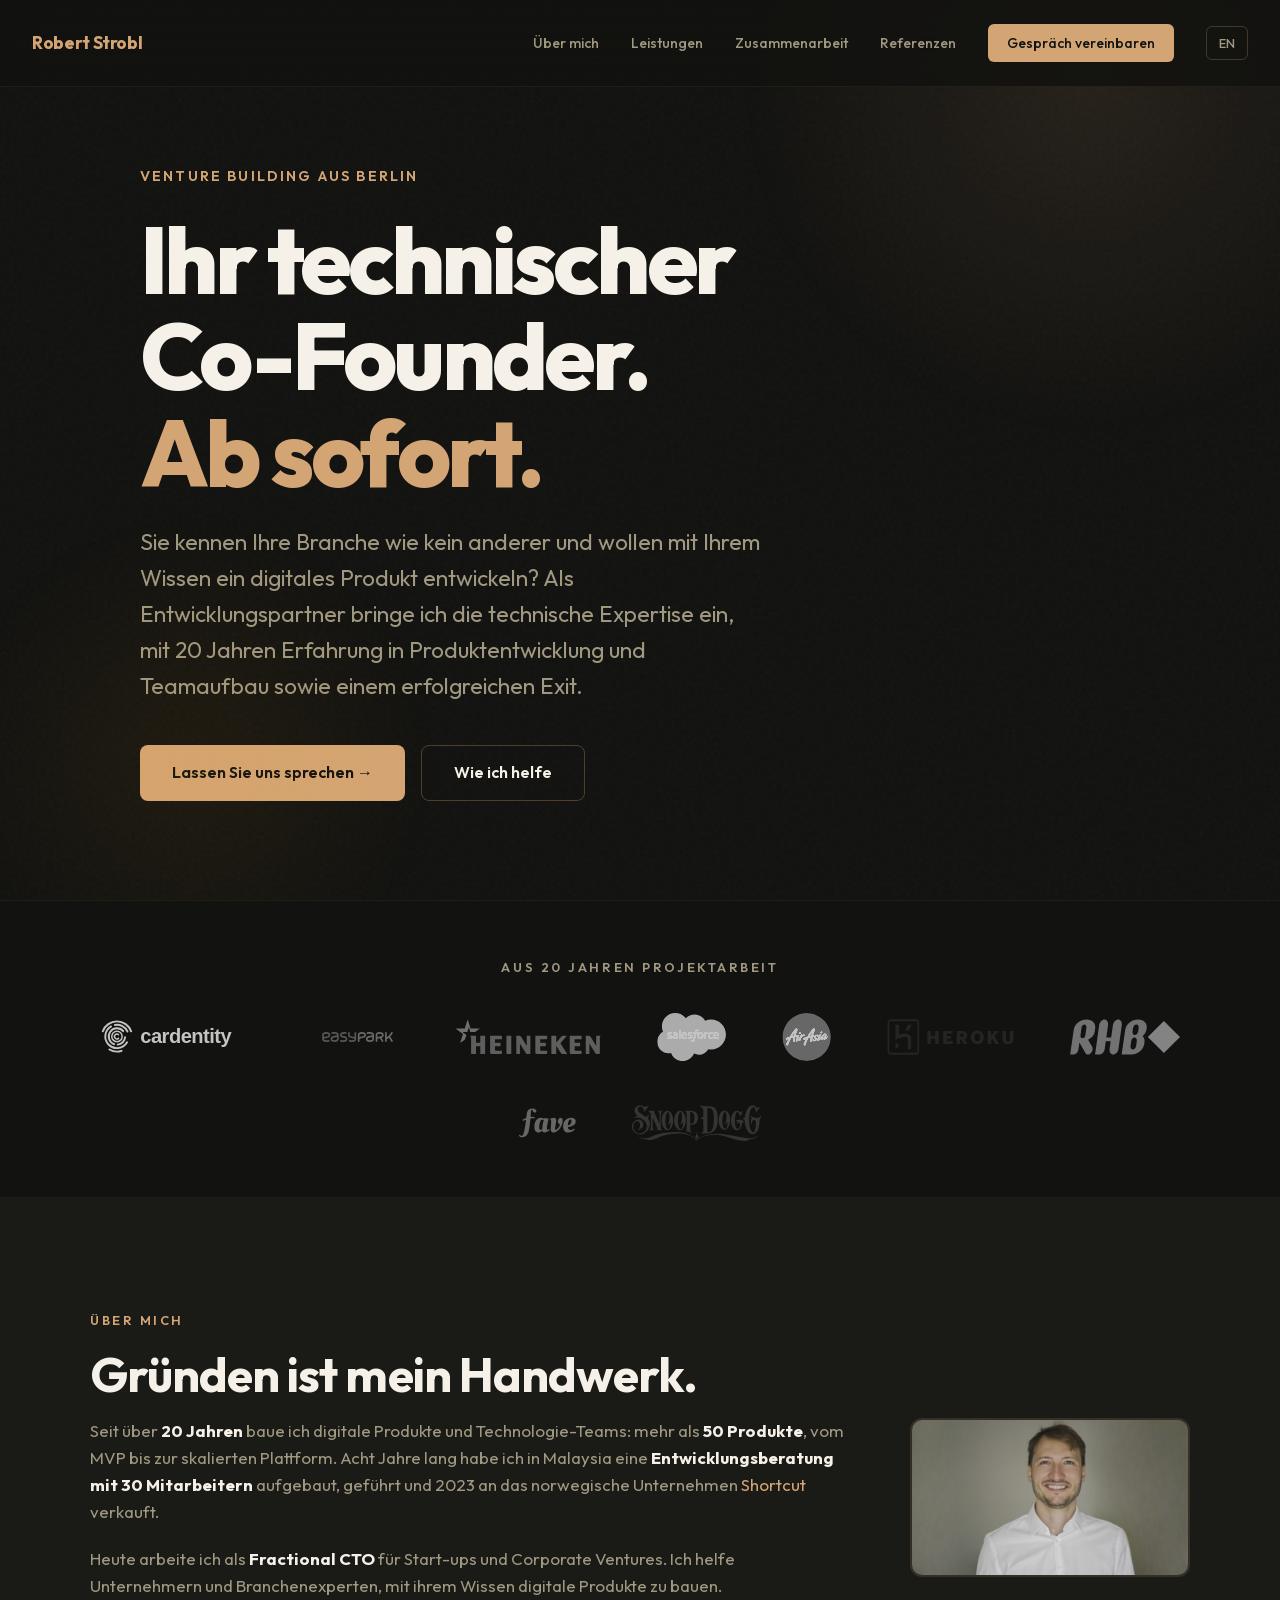
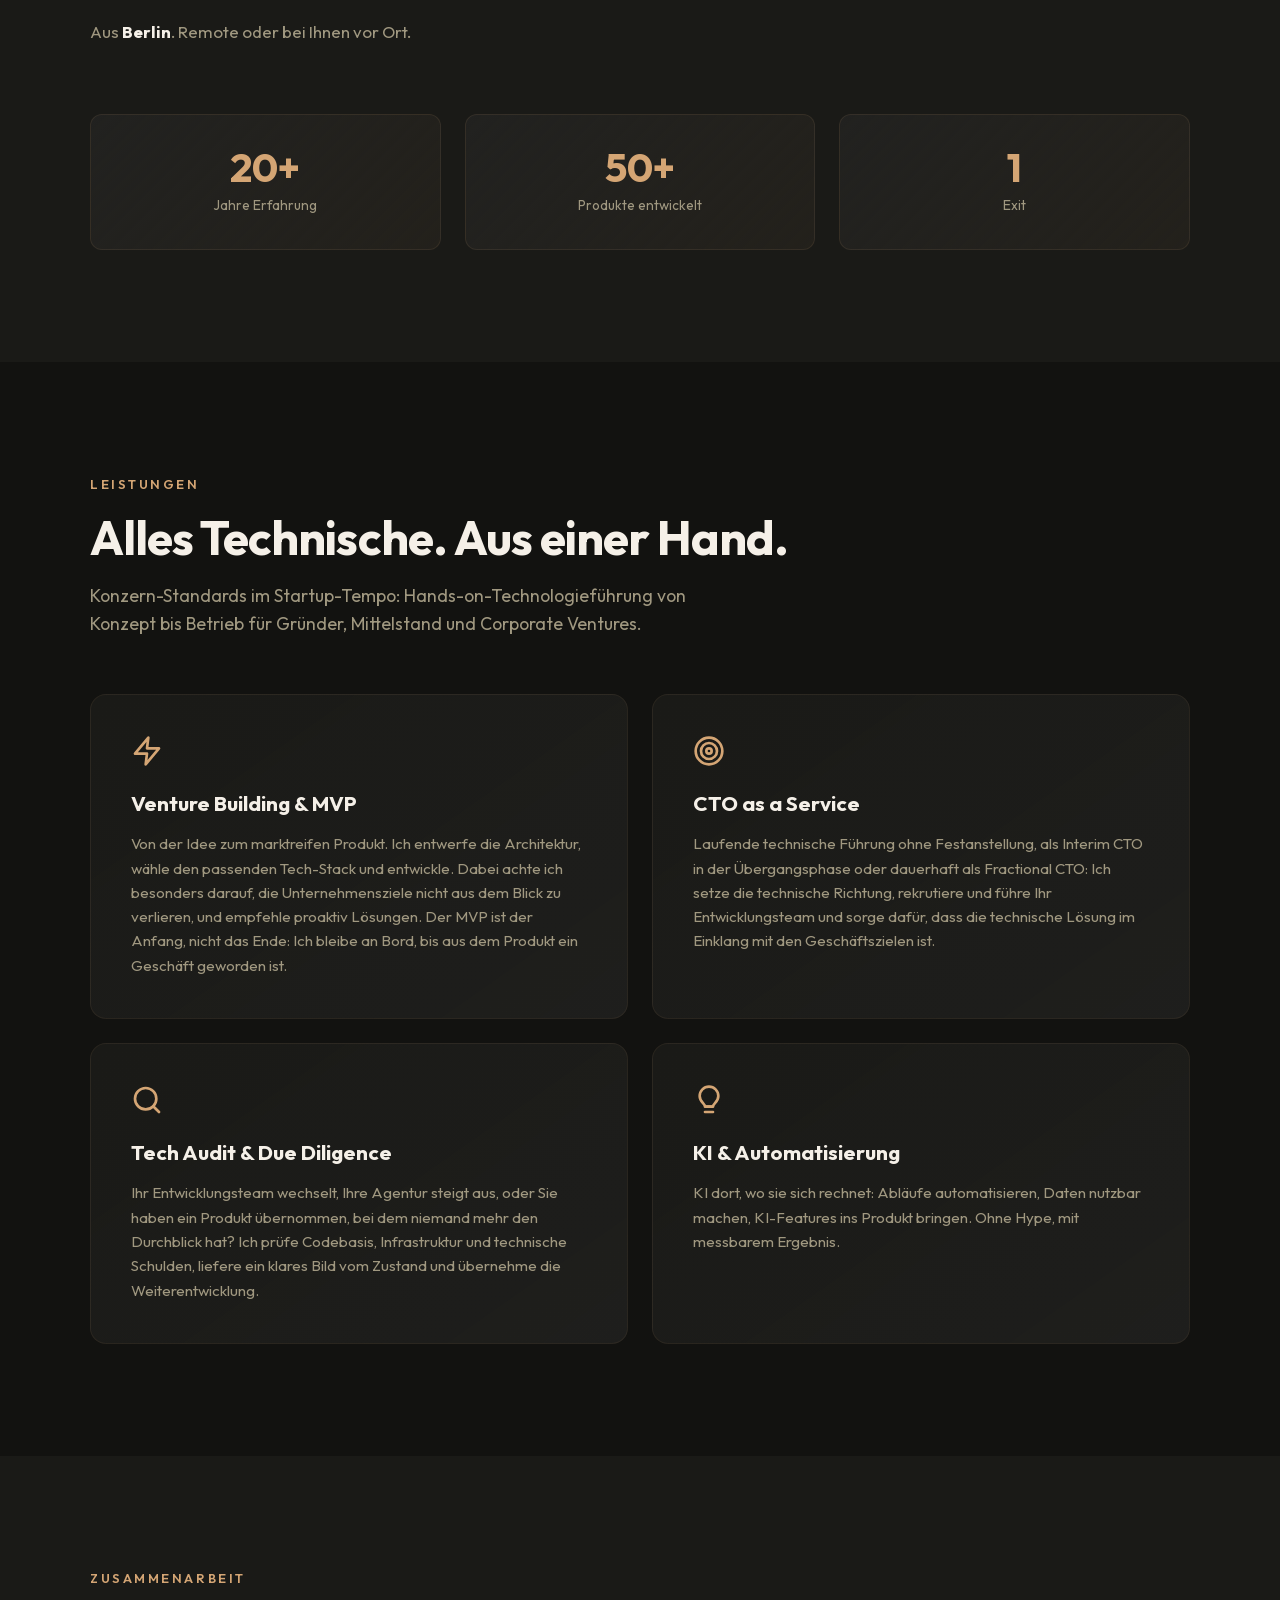
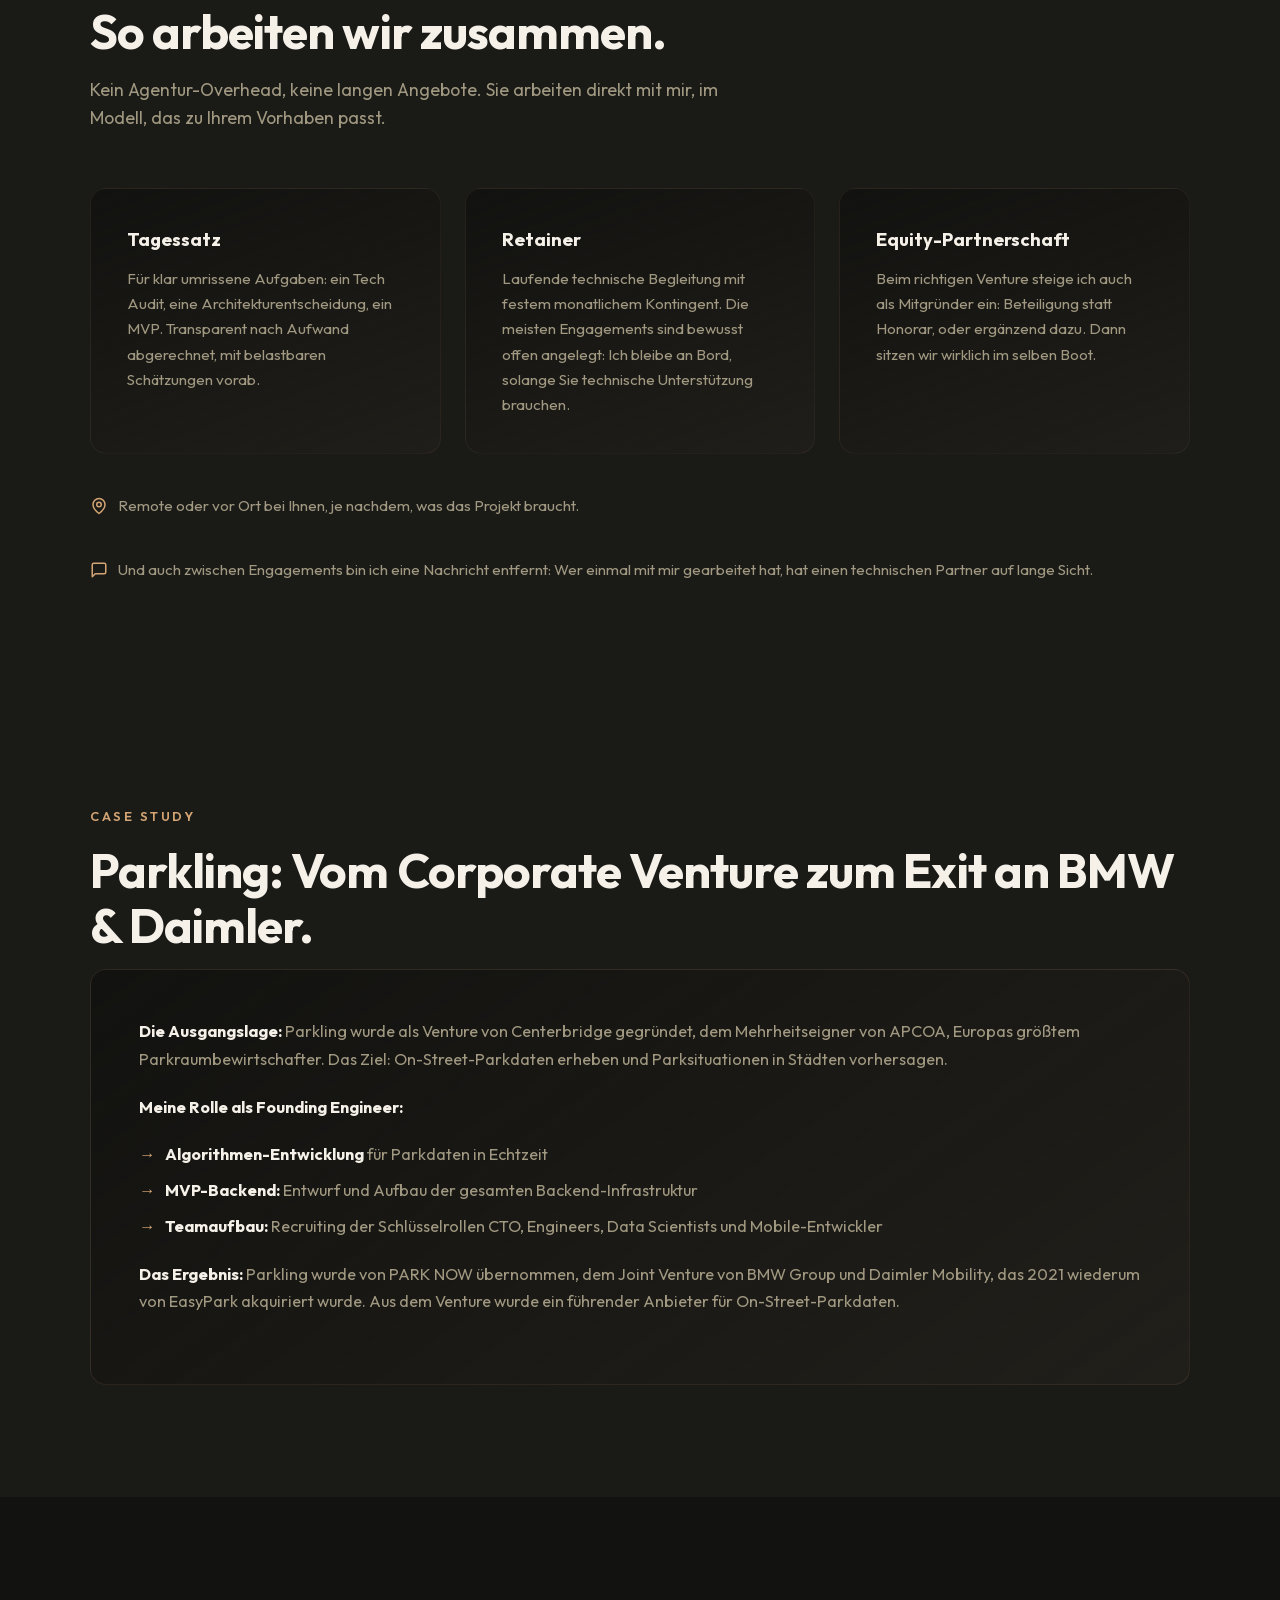
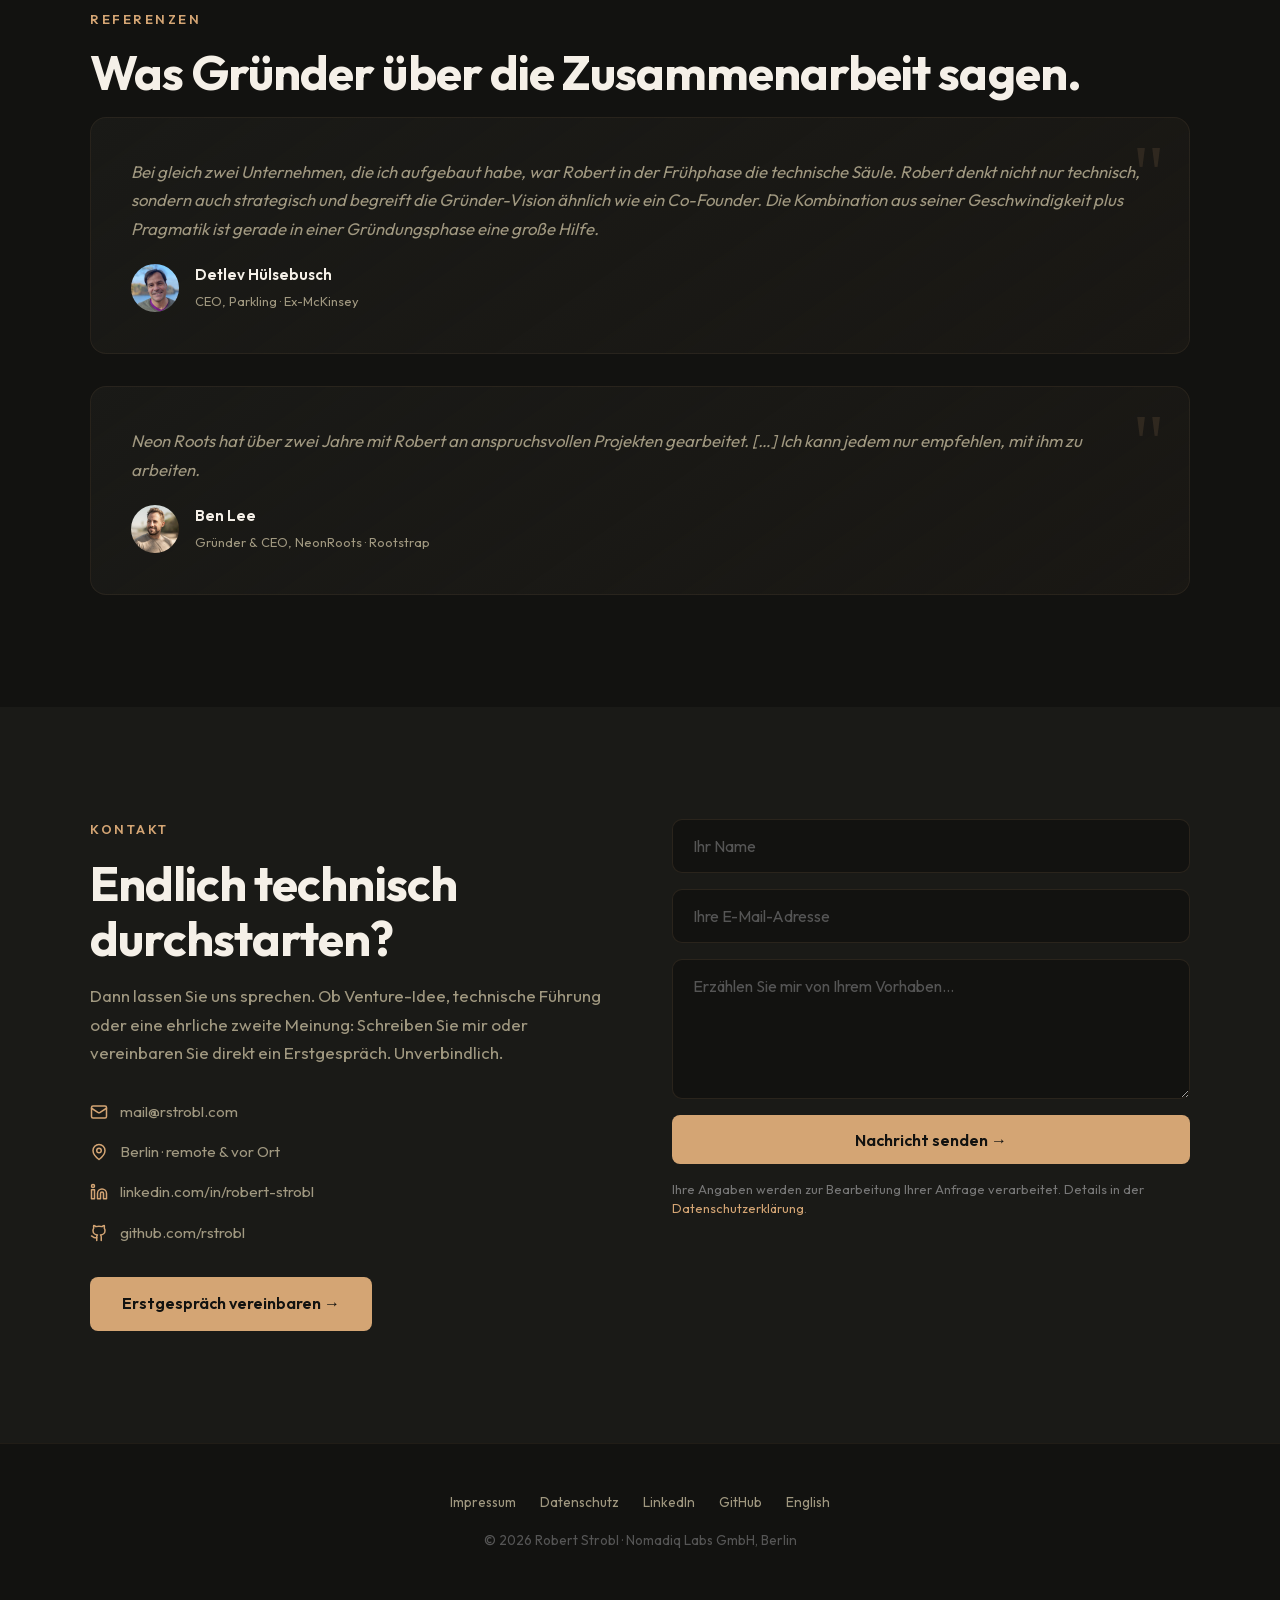
==== commit a85592ae: "About: describe current role as Fractional CTO, not Founding Engineer Matches actual engagements (Ca" ====
--- a/index.html
+++ b/index.html
@@ -18,7 +18,10 @@
 <meta property="og:locale" content="de_DE">
 <meta property="og:image" content="https://rstrobl.com/robert-v2.jpg">
 <meta name="twitter:card" content="summary">
-<link rel="icon" type="image/svg+xml" href="favicon.svg">
+<link rel="icon" href="/favicon.ico" sizes="32x32 48x48">
+<link rel="icon" type="image/svg+xml" href="/favicon.svg">
+<link rel="icon" type="image/png" sizes="96x96" href="/favicon-96x96.png">
+<link rel="apple-touch-icon" href="/apple-touch-icon.png">
 <link rel="stylesheet" href="style.css">
 <script type="application/ld+json">
 {
@@ -87,7 +90,7 @@
     <div class="about-grid">
       <div class="about-text">
         <p>Seit über <strong>20 Jahren</strong> baue ich digitale Produkte und Technologie-Teams: mehr als <strong>50 Produkte</strong>, vom MVP bis zur skalierten Plattform. Acht Jahre lang habe ich in Malaysia eine <strong>Entwicklungsberatung mit 30 Mitarbeitern</strong> aufgebaut, geführt und 2023 an das norwegische Unternehmen <a href="https://shortcut.my/" target="_blank" rel="noopener">Shortcut</a> verkauft.</p>
-        <p>Heute arbeite ich als <strong>Founding Engineer</strong> für Start-ups und Corporate Ventures. Ich helfe Unternehmern und Branchenexperten, mit ihrem Wissen digitale Produkte zu bauen.</p>
+        <p>Heute arbeite ich als <strong>Fractional CTO</strong> für Start-ups und Corporate Ventures. Ich helfe Unternehmern und Branchenexperten, mit ihrem Wissen digitale Produkte zu bauen.</p>
         <p>Aus <strong>Berlin</strong>. Remote oder bei Ihnen vor Ort.</p>
       </div>
       <img src="robert-v2.jpg" alt="Robert Strobl" class="about-photo" loading="lazy">
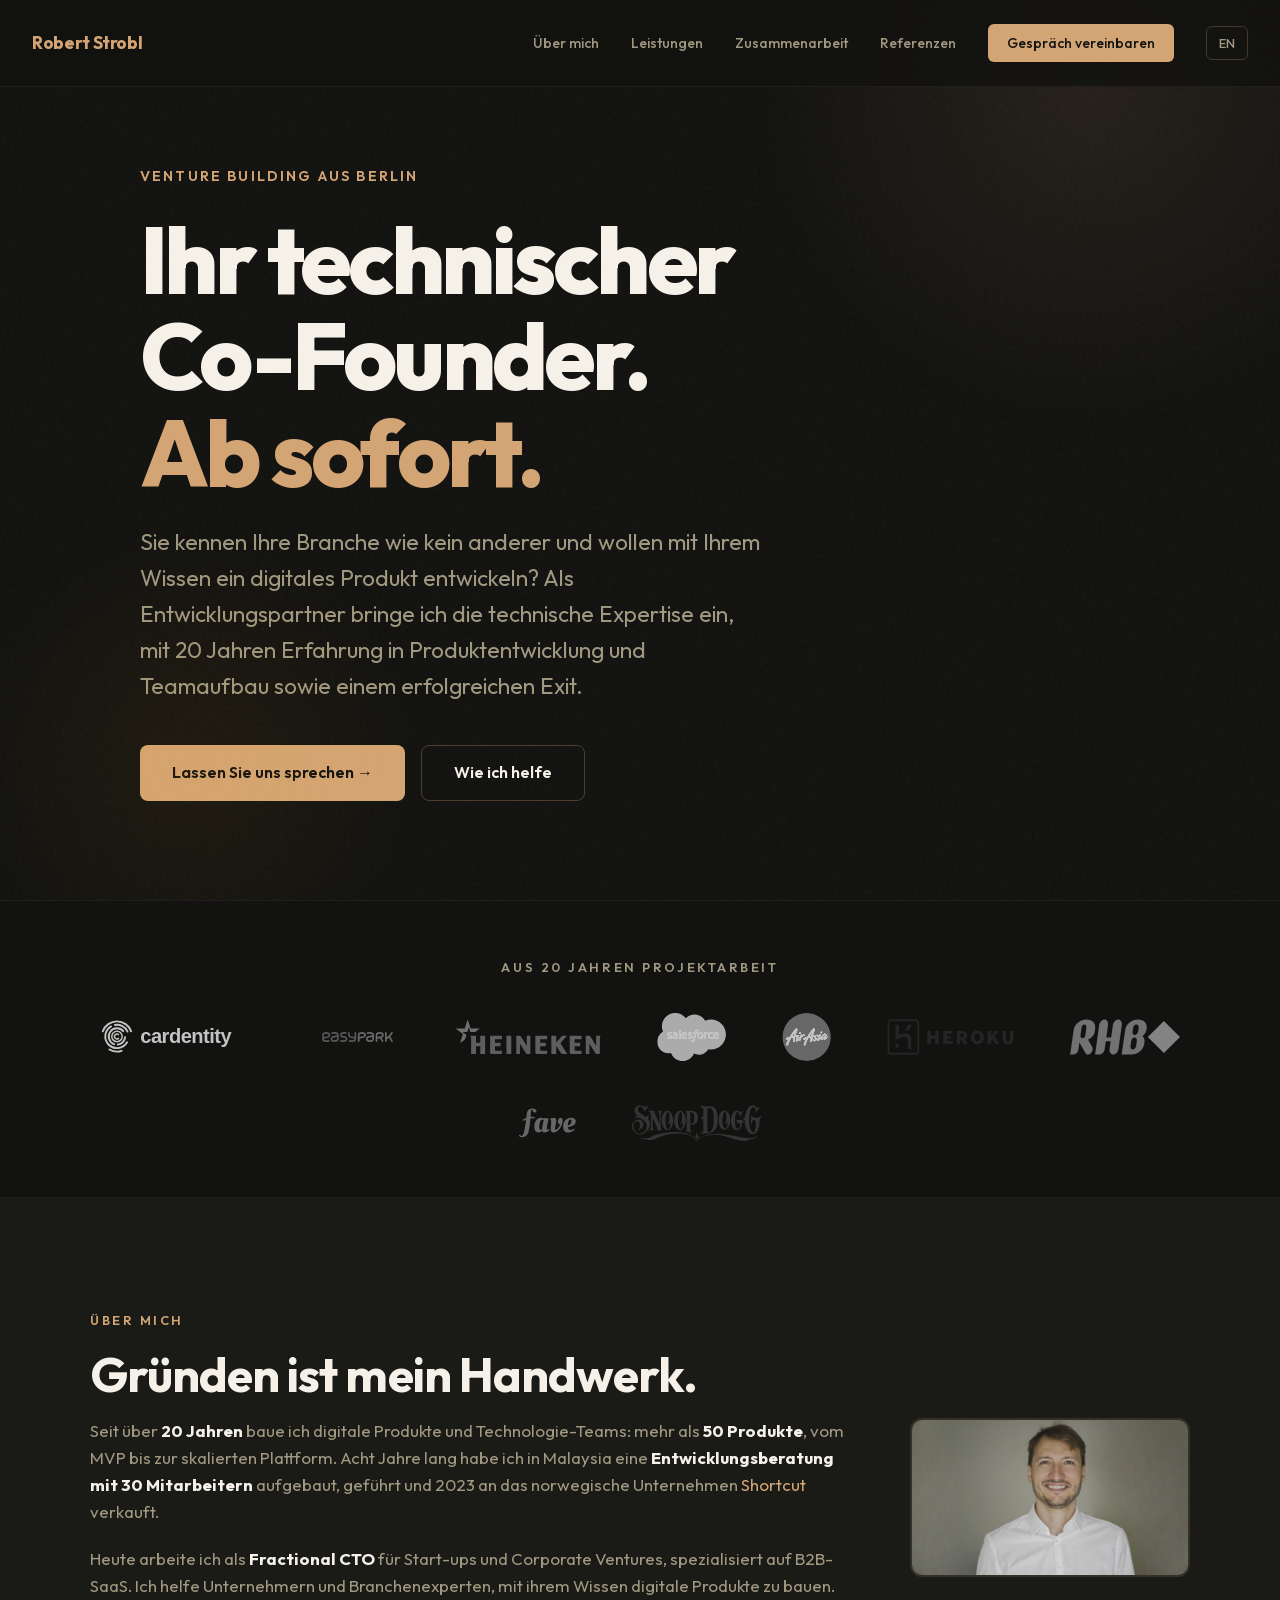
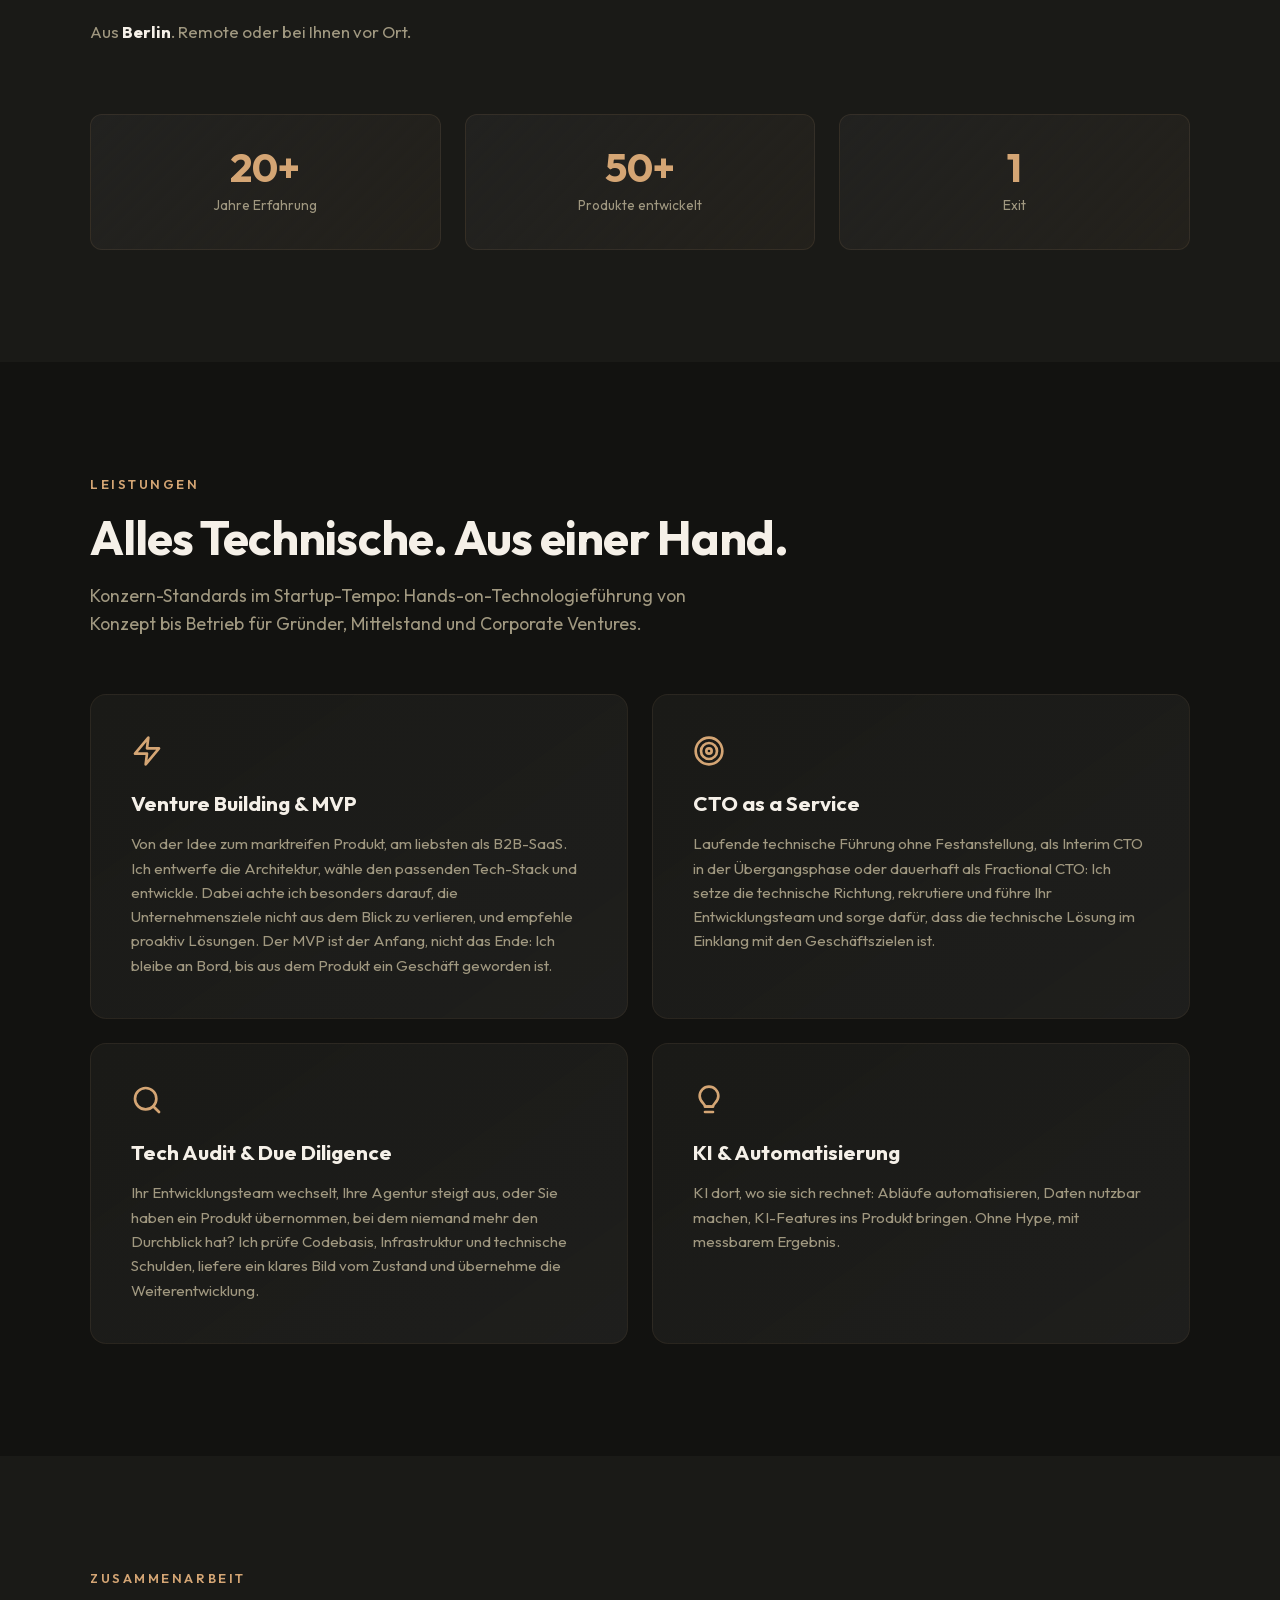
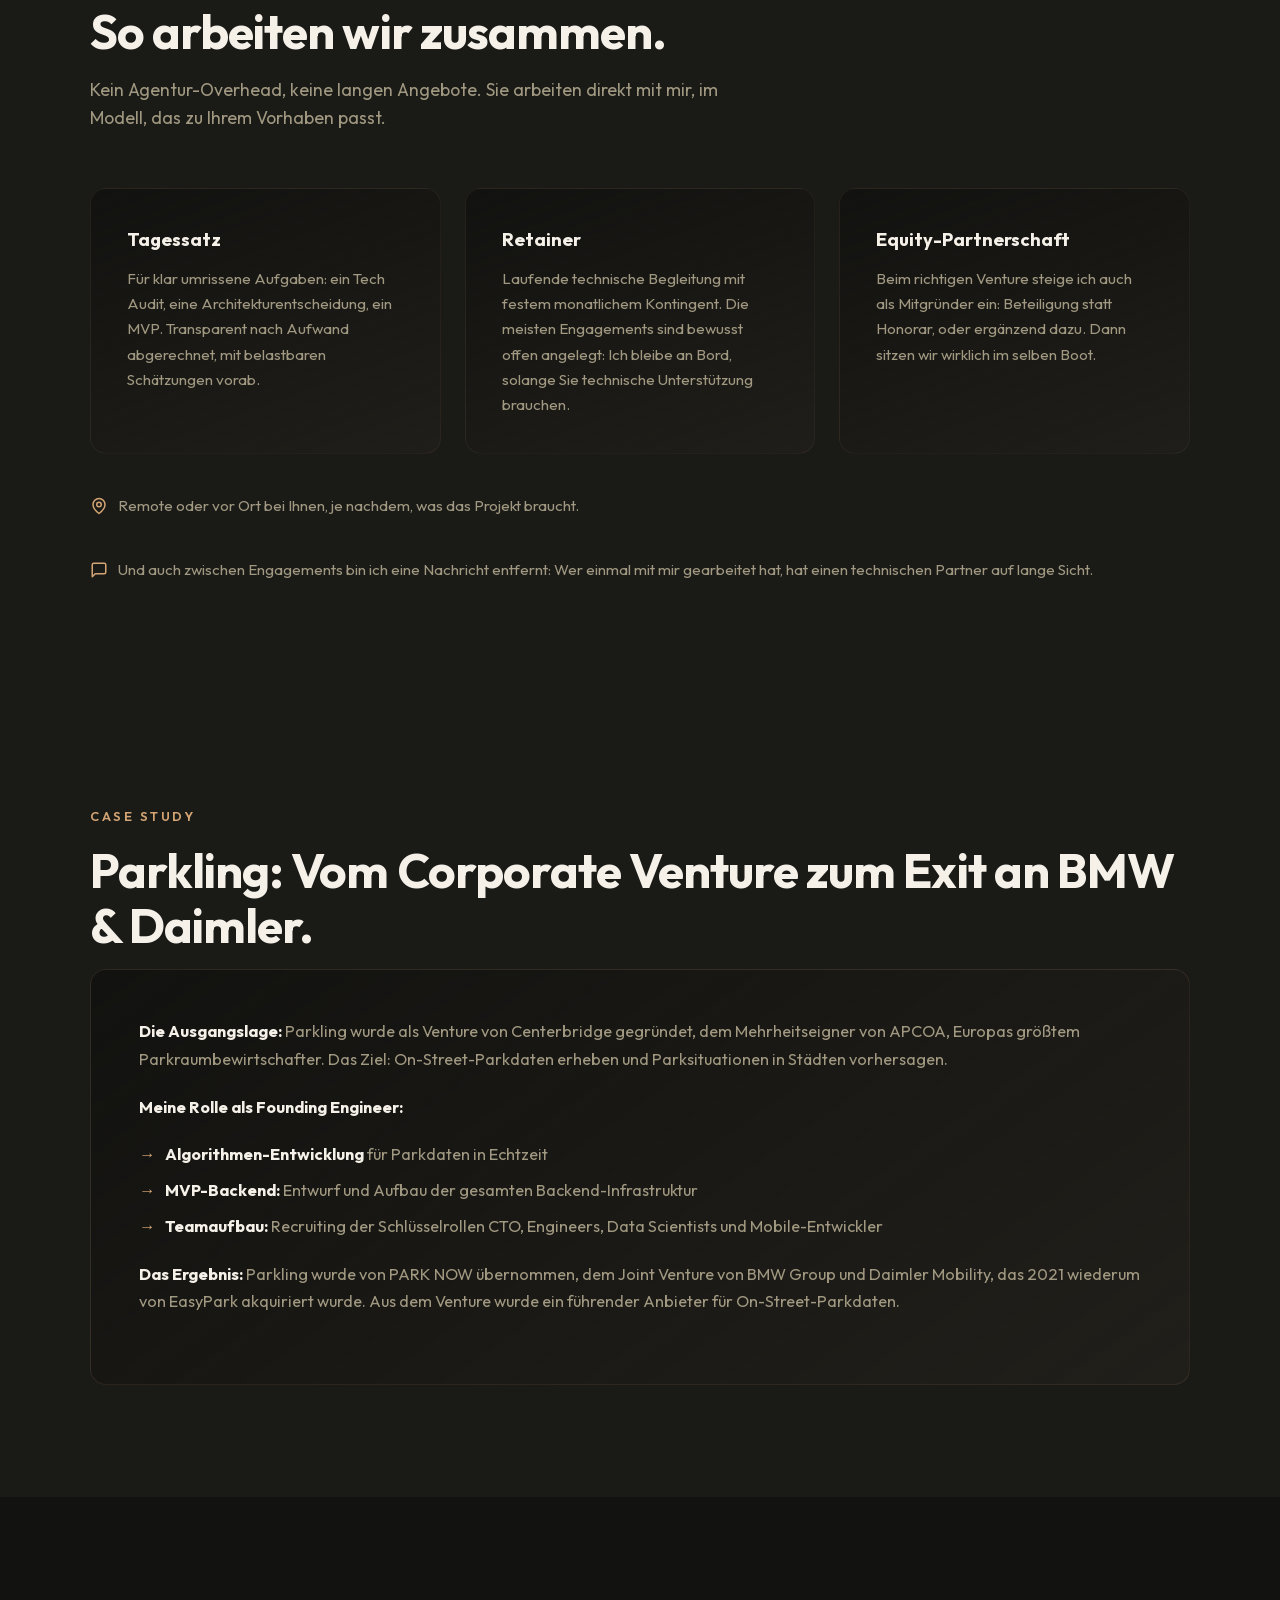
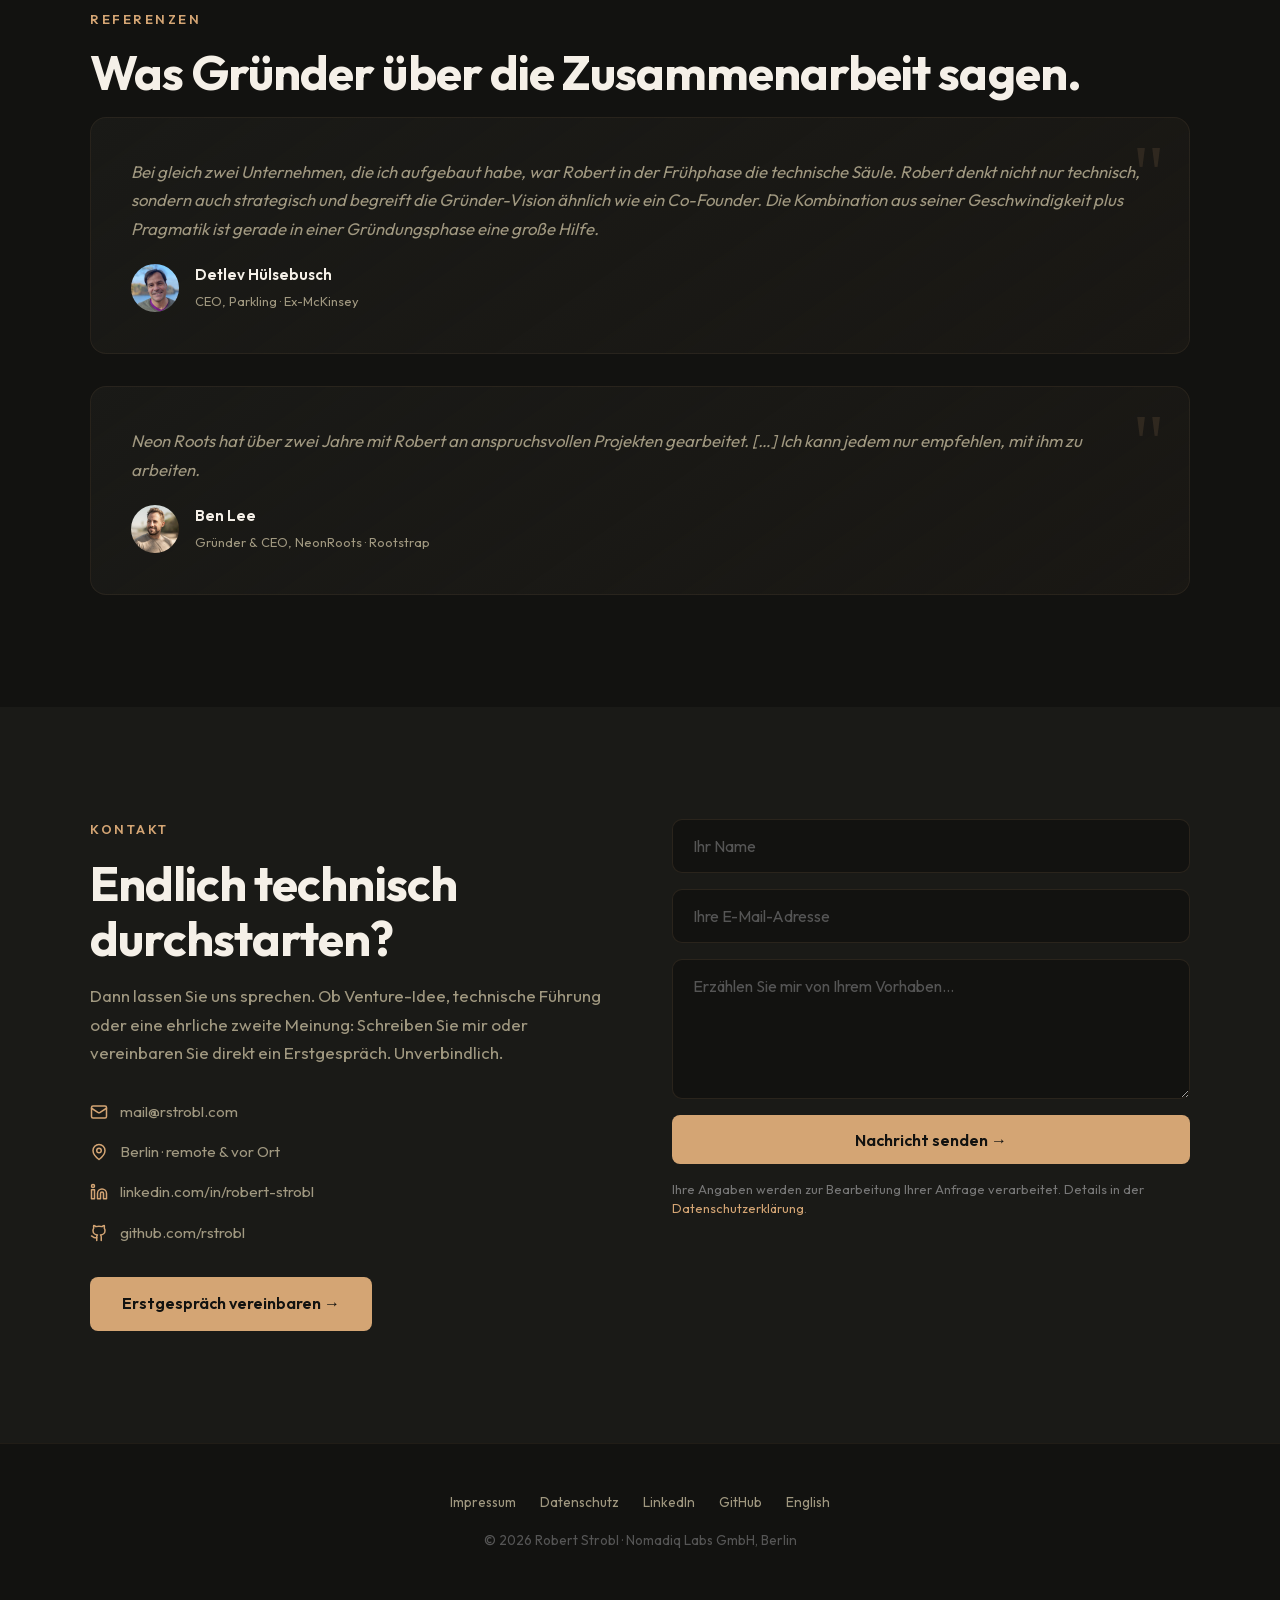
==== commit 0c2ff97b: "Add B2B SaaS specialization to about, MVP card, and meta tags Co-Authored-By: Claude Fable 5 <norepl" ====
--- a/index.html
+++ b/index.html
@@ -4,7 +4,7 @@
 <meta charset="UTF-8">
 <meta name="viewport" content="width=device-width, initial-scale=1.0">
 <title>Robert Strobl — Technischer Co-Founder &amp; CTO as a Service | Berlin</title>
-<meta name="description" content="Ihr technischer Co-Founder, ab sofort: MVP-Entwicklung, CTO as a Service, Tech Due Diligence und KI-Lösungen. Externer CTO mit 20+ Jahren Erfahrung und Exit. Berlin, remote und vor Ort.">
+<meta name="description" content="Ihr technischer Co-Founder, ab sofort: B2B-SaaS- und MVP-Entwicklung, CTO as a Service, Tech Due Diligence und KI-Lösungen. Externer CTO mit 20+ Jahren Erfahrung und Exit. Berlin, remote und vor Ort.">
 <meta name="author" content="Robert Strobl">
 <link rel="canonical" href="https://rstrobl.com/">
 <link rel="alternate" hreflang="de" href="https://rstrobl.com/">
@@ -12,7 +12,7 @@
 <link rel="alternate" hreflang="x-default" href="https://rstrobl.com/">
 <meta property="og:type" content="website">
 <meta property="og:title" content="Robert Strobl — Technischer Co-Founder & CTO as a Service">
-<meta property="og:description" content="Ihr technischer Co-Founder, ab sofort: MVP-Entwicklung, CTO as a Service, Tech Due Diligence und KI-Lösungen. Externer CTO mit 20+ Jahren Erfahrung und Exit.">
+<meta property="og:description" content="Ihr technischer Co-Founder, ab sofort: B2B-SaaS- und MVP-Entwicklung, CTO as a Service, Tech Due Diligence und KI-Lösungen. Externer CTO mit 20+ Jahren Erfahrung und Exit.">
 <meta property="og:url" content="https://rstrobl.com/">
 <meta property="og:site_name" content="Robert Strobl">
 <meta property="og:locale" content="de_DE">
@@ -90,7 +90,7 @@
     <div class="about-grid">
       <div class="about-text">
         <p>Seit über <strong>20 Jahren</strong> baue ich digitale Produkte und Technologie-Teams: mehr als <strong>50 Produkte</strong>, vom MVP bis zur skalierten Plattform. Acht Jahre lang habe ich in Malaysia eine <strong>Entwicklungsberatung mit 30 Mitarbeitern</strong> aufgebaut, geführt und 2023 an das norwegische Unternehmen <a href="https://shortcut.my/" target="_blank" rel="noopener">Shortcut</a> verkauft.</p>
-        <p>Heute arbeite ich als <strong>Fractional CTO</strong> für Start-ups und Corporate Ventures. Ich helfe Unternehmern und Branchenexperten, mit ihrem Wissen digitale Produkte zu bauen.</p>
+        <p>Heute arbeite ich als <strong>Fractional CTO</strong> für Start-ups und Corporate Ventures, spezialisiert auf B2B-SaaS. Ich helfe Unternehmern und Branchenexperten, mit ihrem Wissen digitale Produkte zu bauen.</p>
         <p>Aus <strong>Berlin</strong>. Remote oder bei Ihnen vor Ort.</p>
       </div>
       <img src="robert-v2.jpg" alt="Robert Strobl" class="about-photo" loading="lazy">
@@ -114,7 +114,7 @@
       <div class="service-card reveal">
         <div class="service-icon"><svg xmlns="http://www.w3.org/2000/svg" width="32" height="32" viewBox="0 0 24 24" fill="none" stroke="currentColor" stroke-width="2" stroke-linecap="round" stroke-linejoin="round"><polygon points="13 2 3 14 12 14 11 22 21 10 12 10 13 2"/></svg></div>
         <h3>Venture Building &amp; MVP</h3>
-        <p>Von der Idee zum marktreifen Produkt. Ich entwerfe die Architektur, wähle den passenden Tech-Stack und entwickle. Dabei achte ich besonders darauf, die Unternehmensziele nicht aus dem Blick zu verlieren, und empfehle proaktiv Lösungen. Der MVP ist der Anfang, nicht das Ende: Ich bleibe an Bord, bis aus dem Produkt ein Geschäft geworden ist.</p>
+        <p>Von der Idee zum marktreifen Produkt, am liebsten als B2B-SaaS. Ich entwerfe die Architektur, wähle den passenden Tech-Stack und entwickle. Dabei achte ich besonders darauf, die Unternehmensziele nicht aus dem Blick zu verlieren, und empfehle proaktiv Lösungen. Der MVP ist der Anfang, nicht das Ende: Ich bleibe an Bord, bis aus dem Produkt ein Geschäft geworden ist.</p>
       </div>
       <div class="service-card reveal">
         <div class="service-icon"><svg xmlns="http://www.w3.org/2000/svg" width="32" height="32" viewBox="0 0 24 24" fill="none" stroke="currentColor" stroke-width="2" stroke-linecap="round" stroke-linejoin="round"><circle cx="12" cy="12" r="10"/><circle cx="12" cy="12" r="6"/><circle cx="12" cy="12" r="2"/></svg></div>
